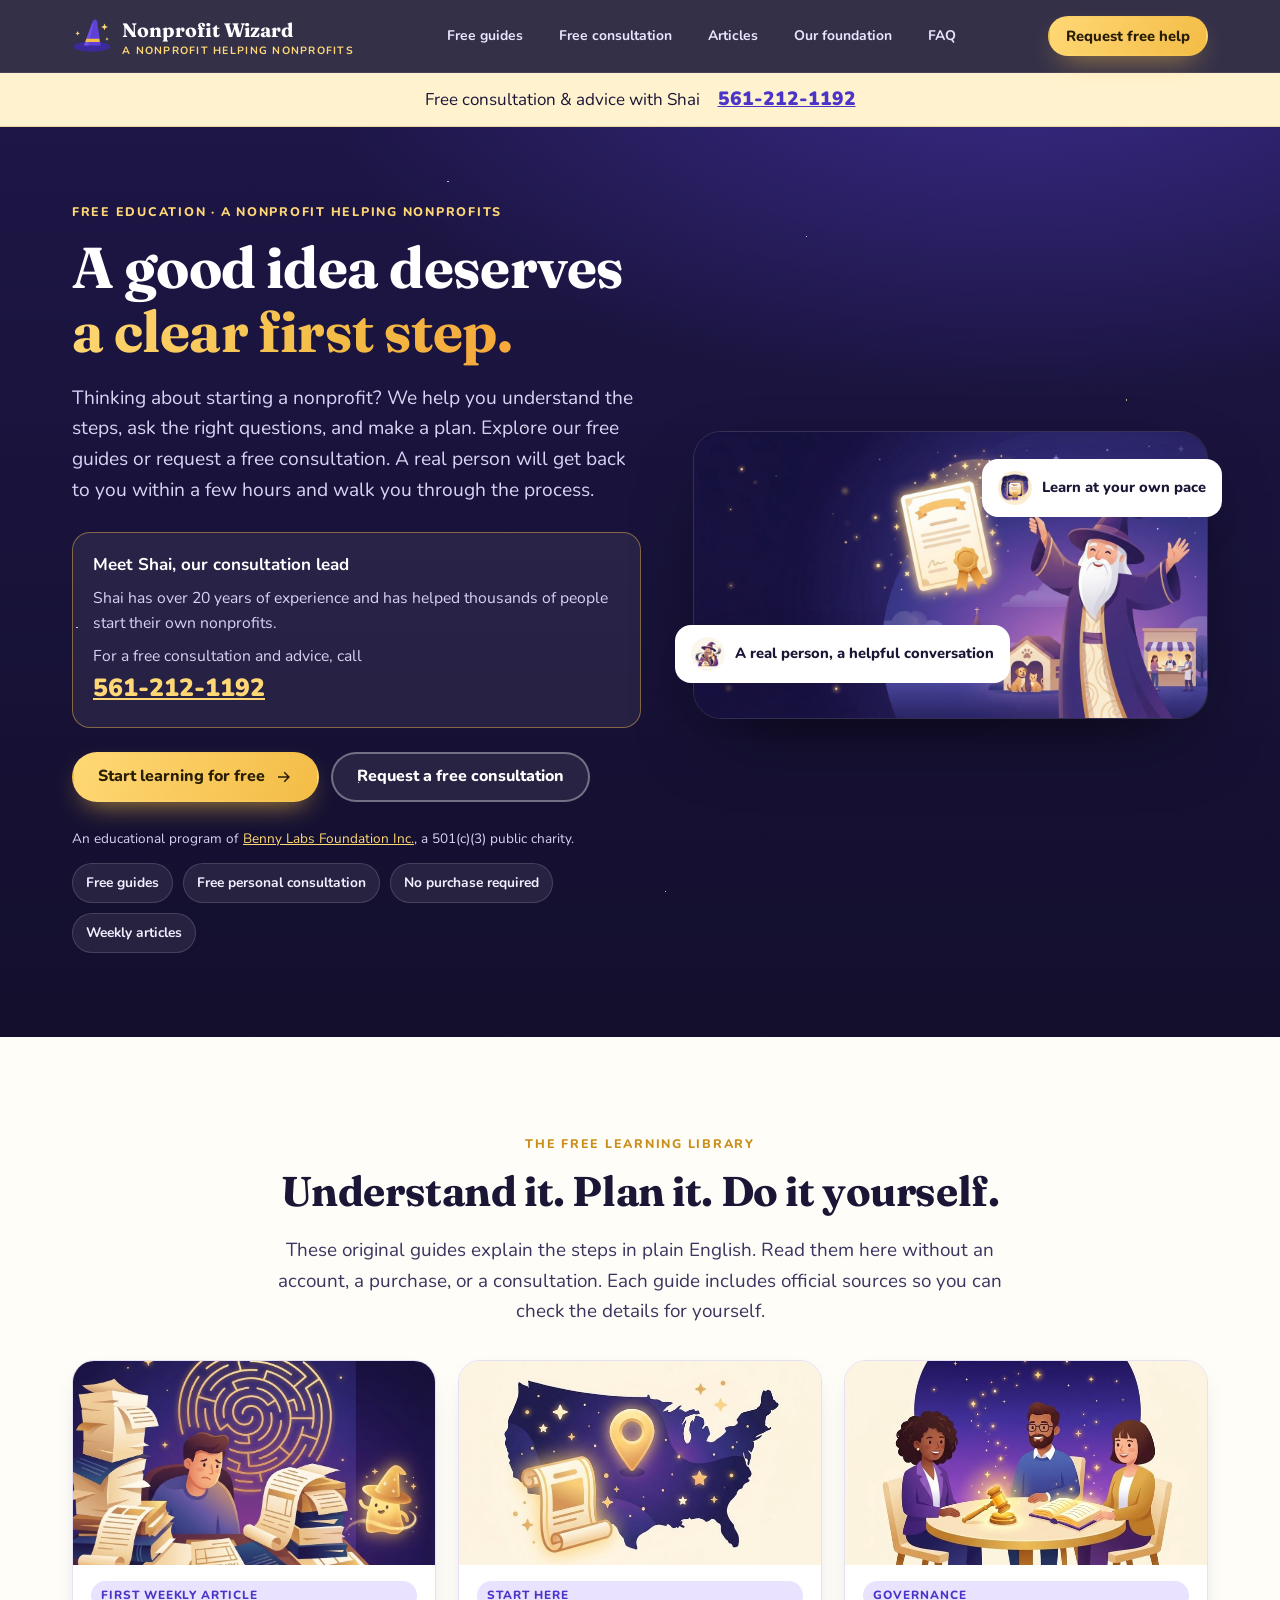
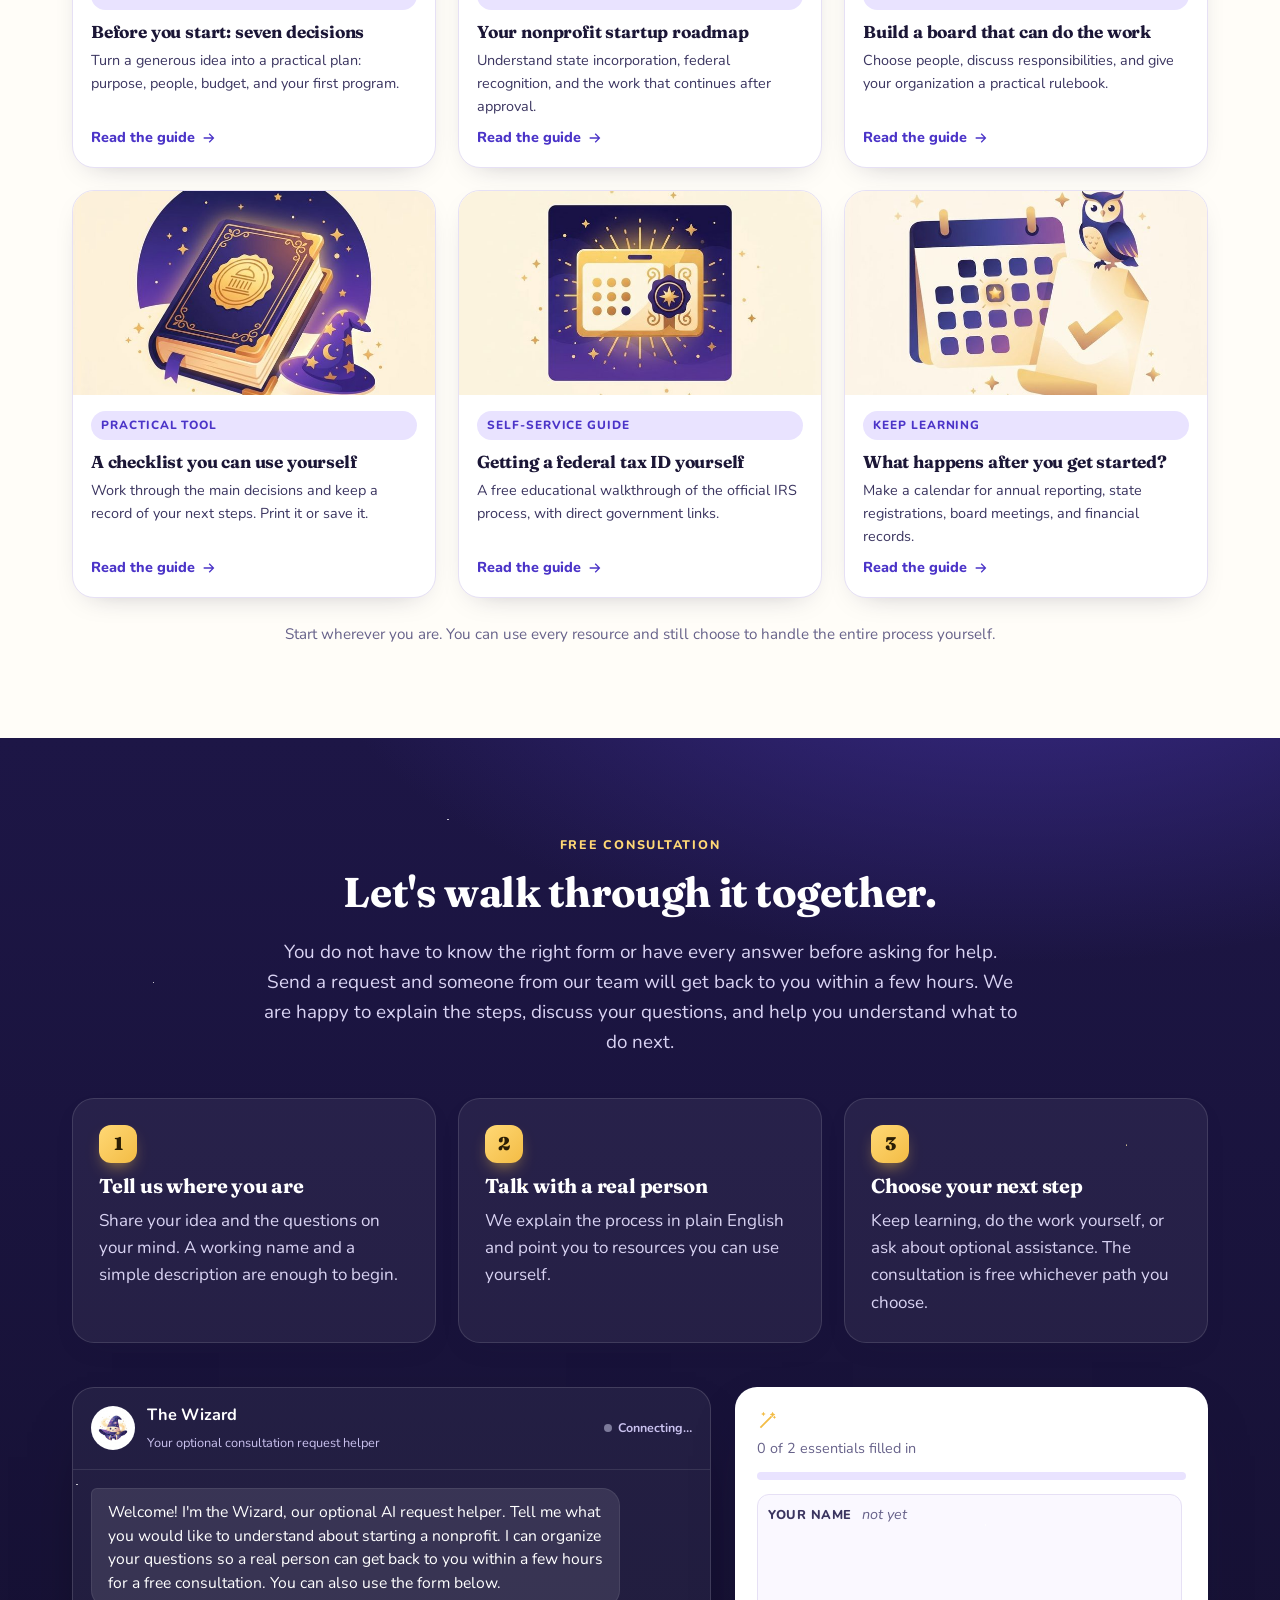
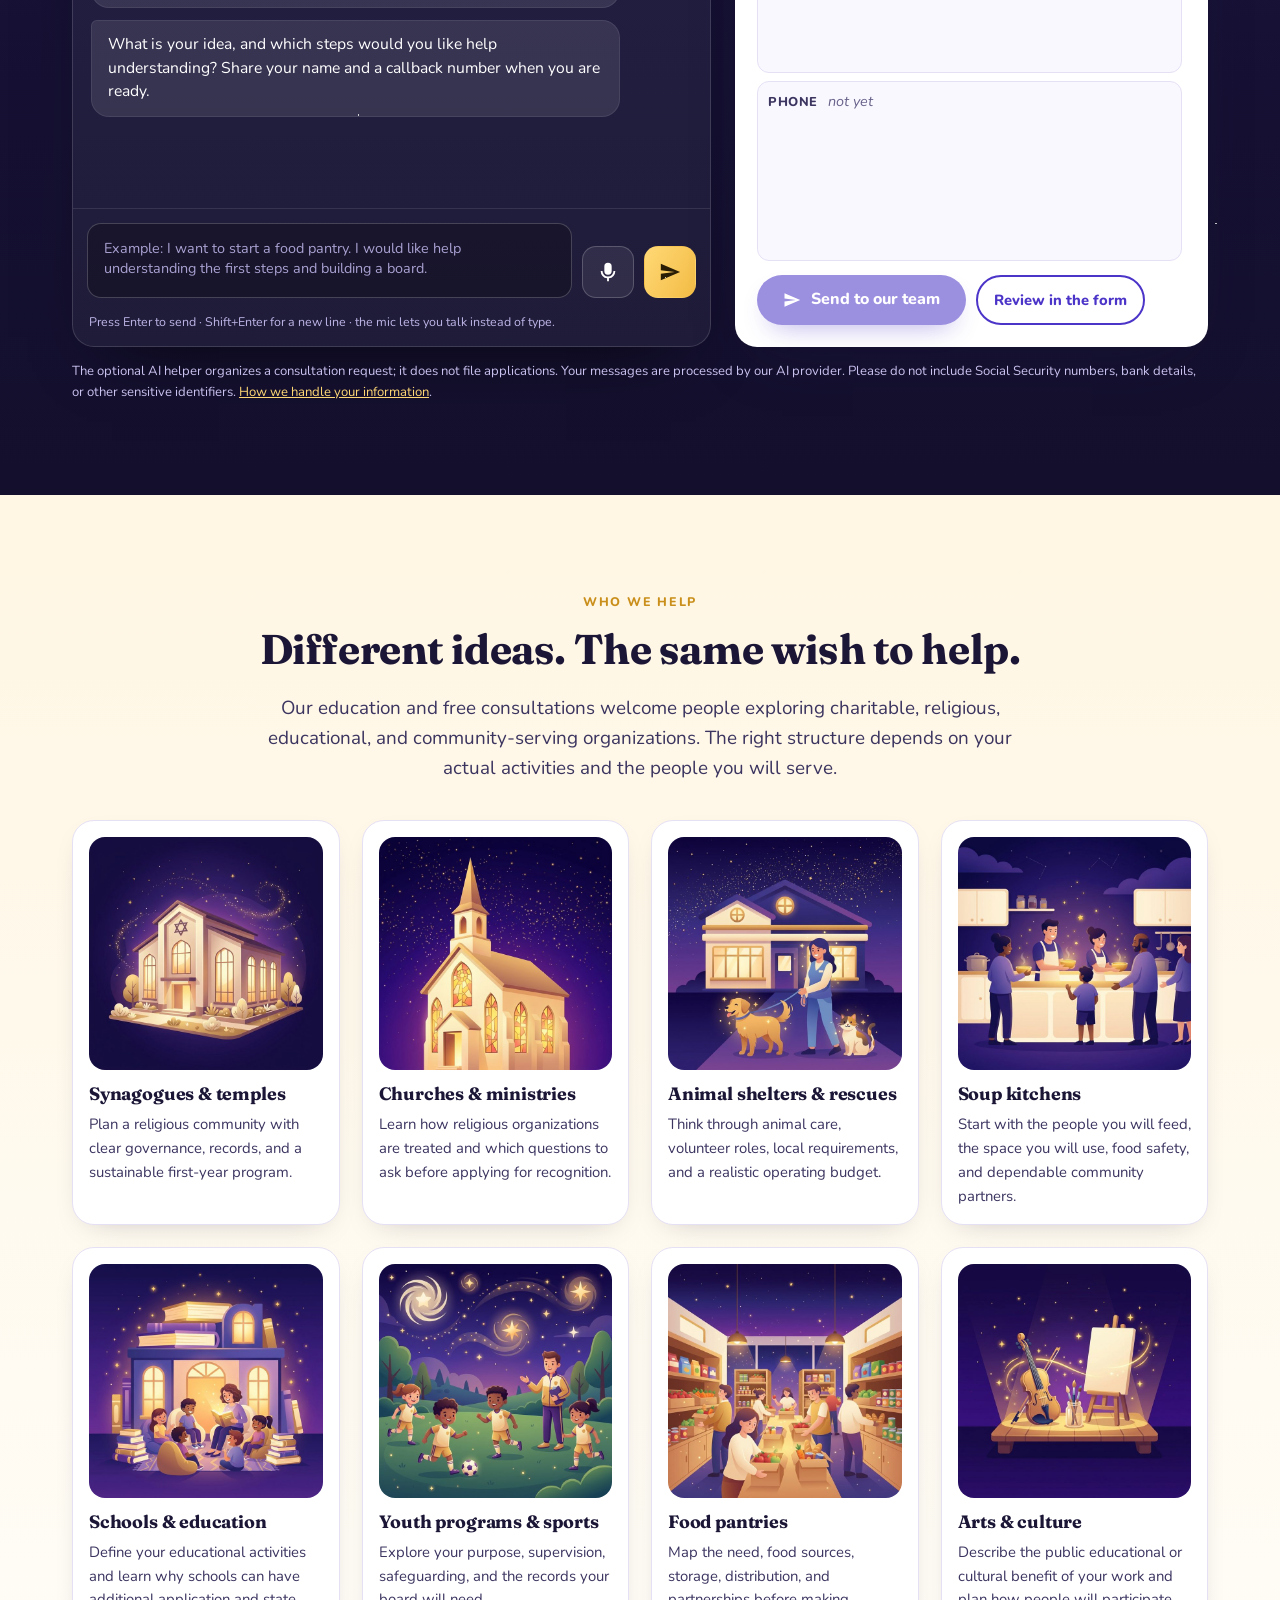
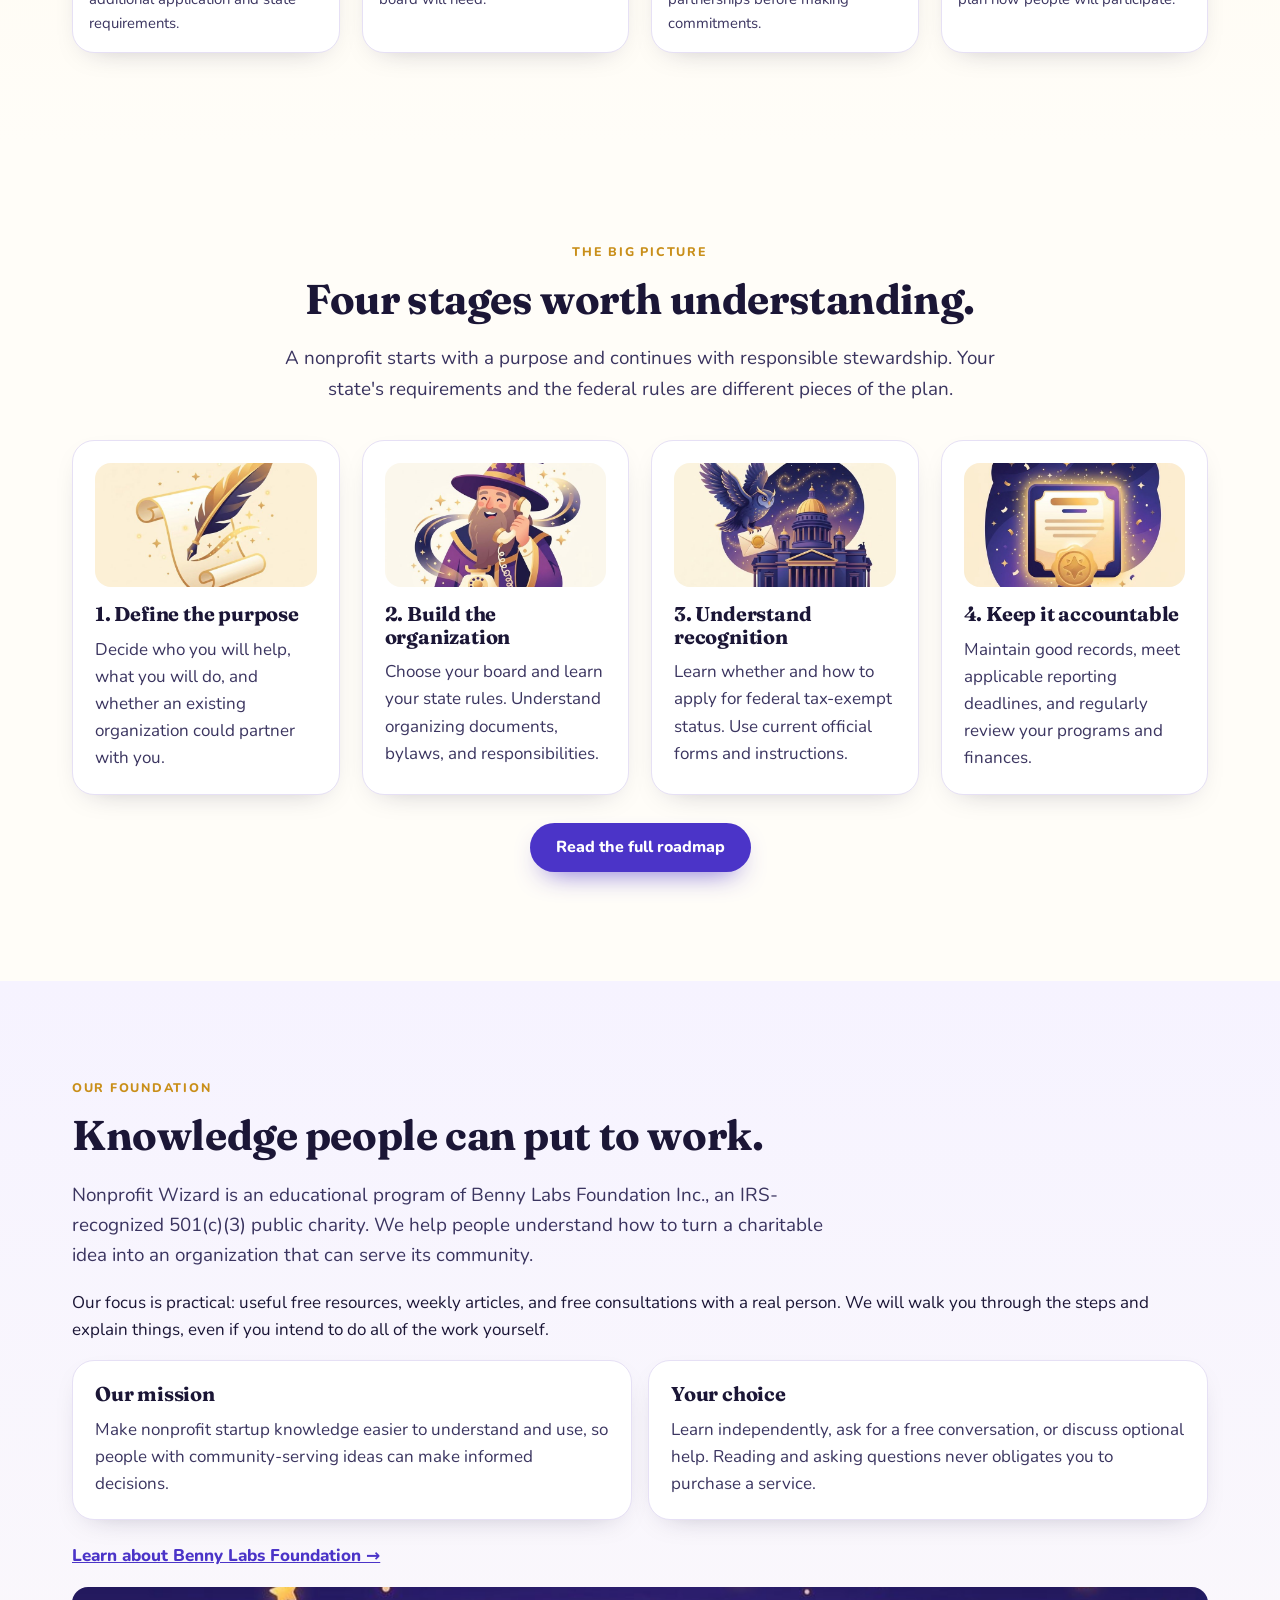
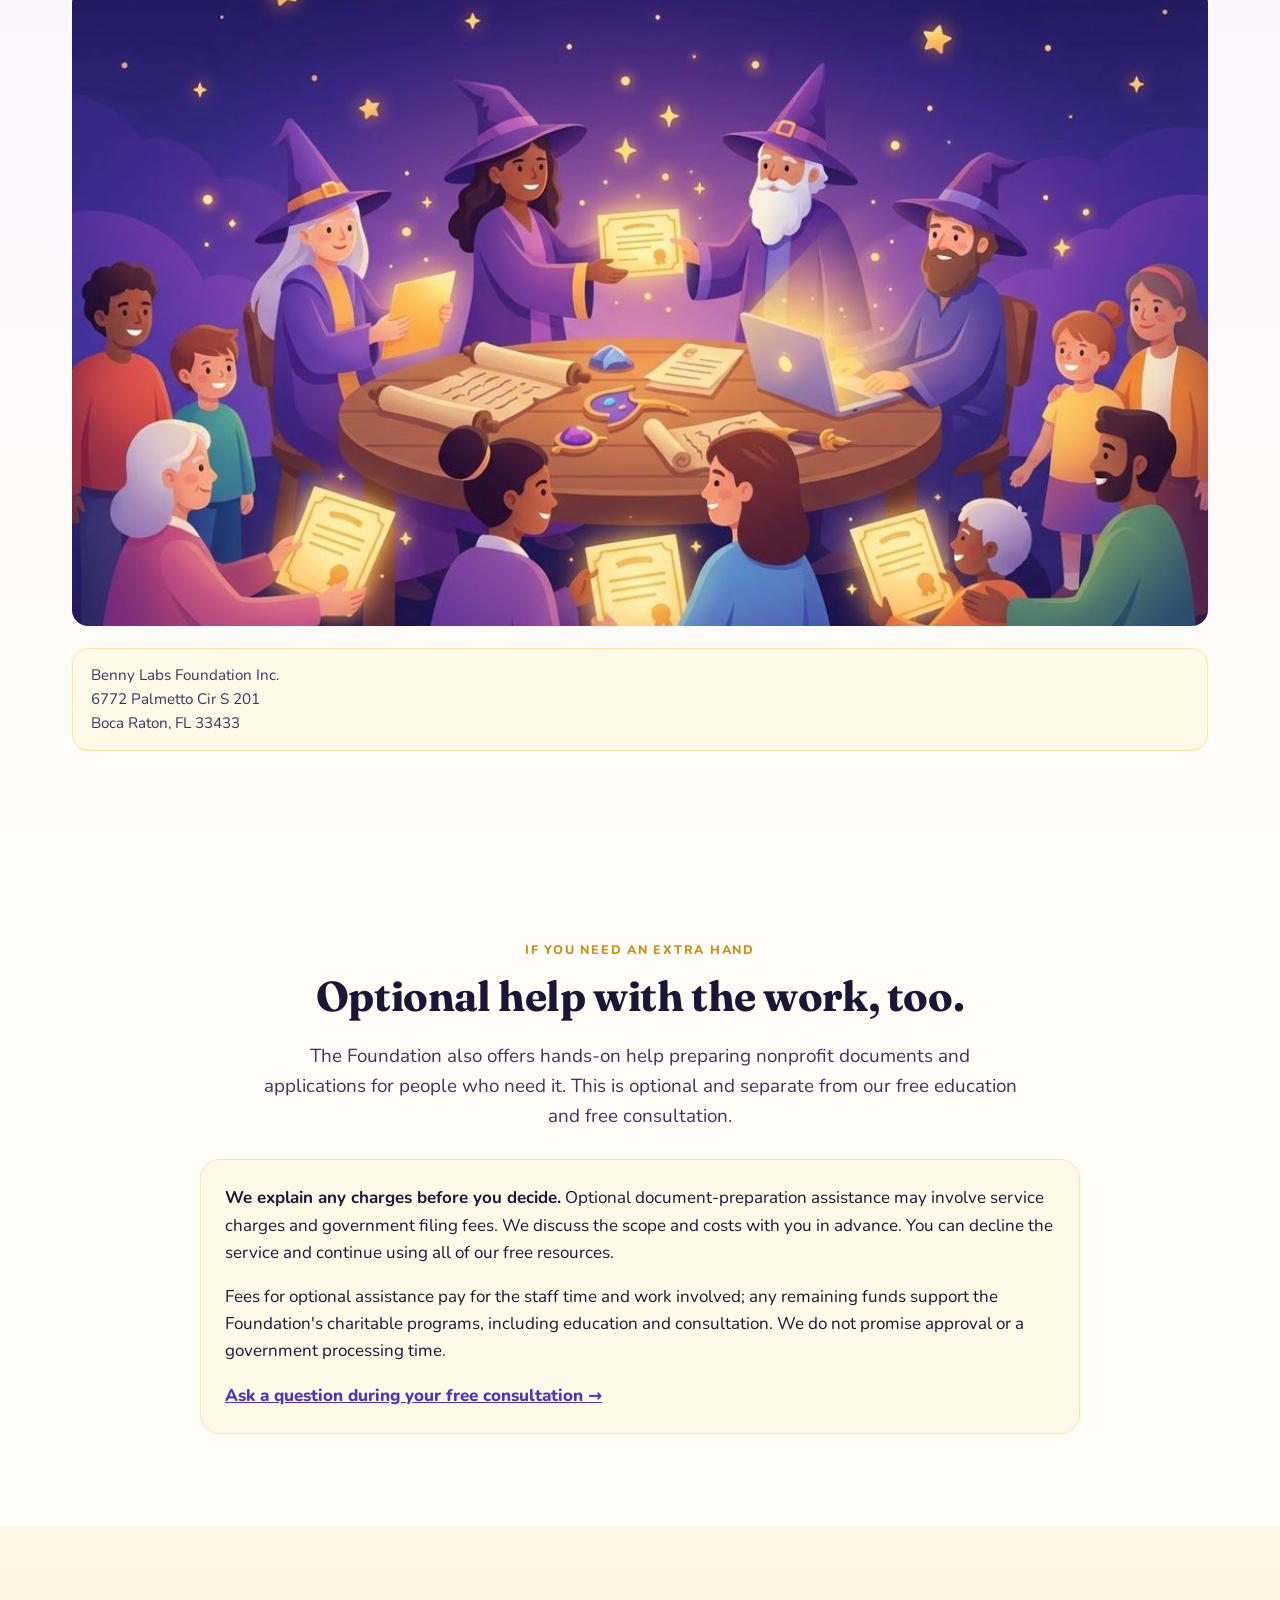
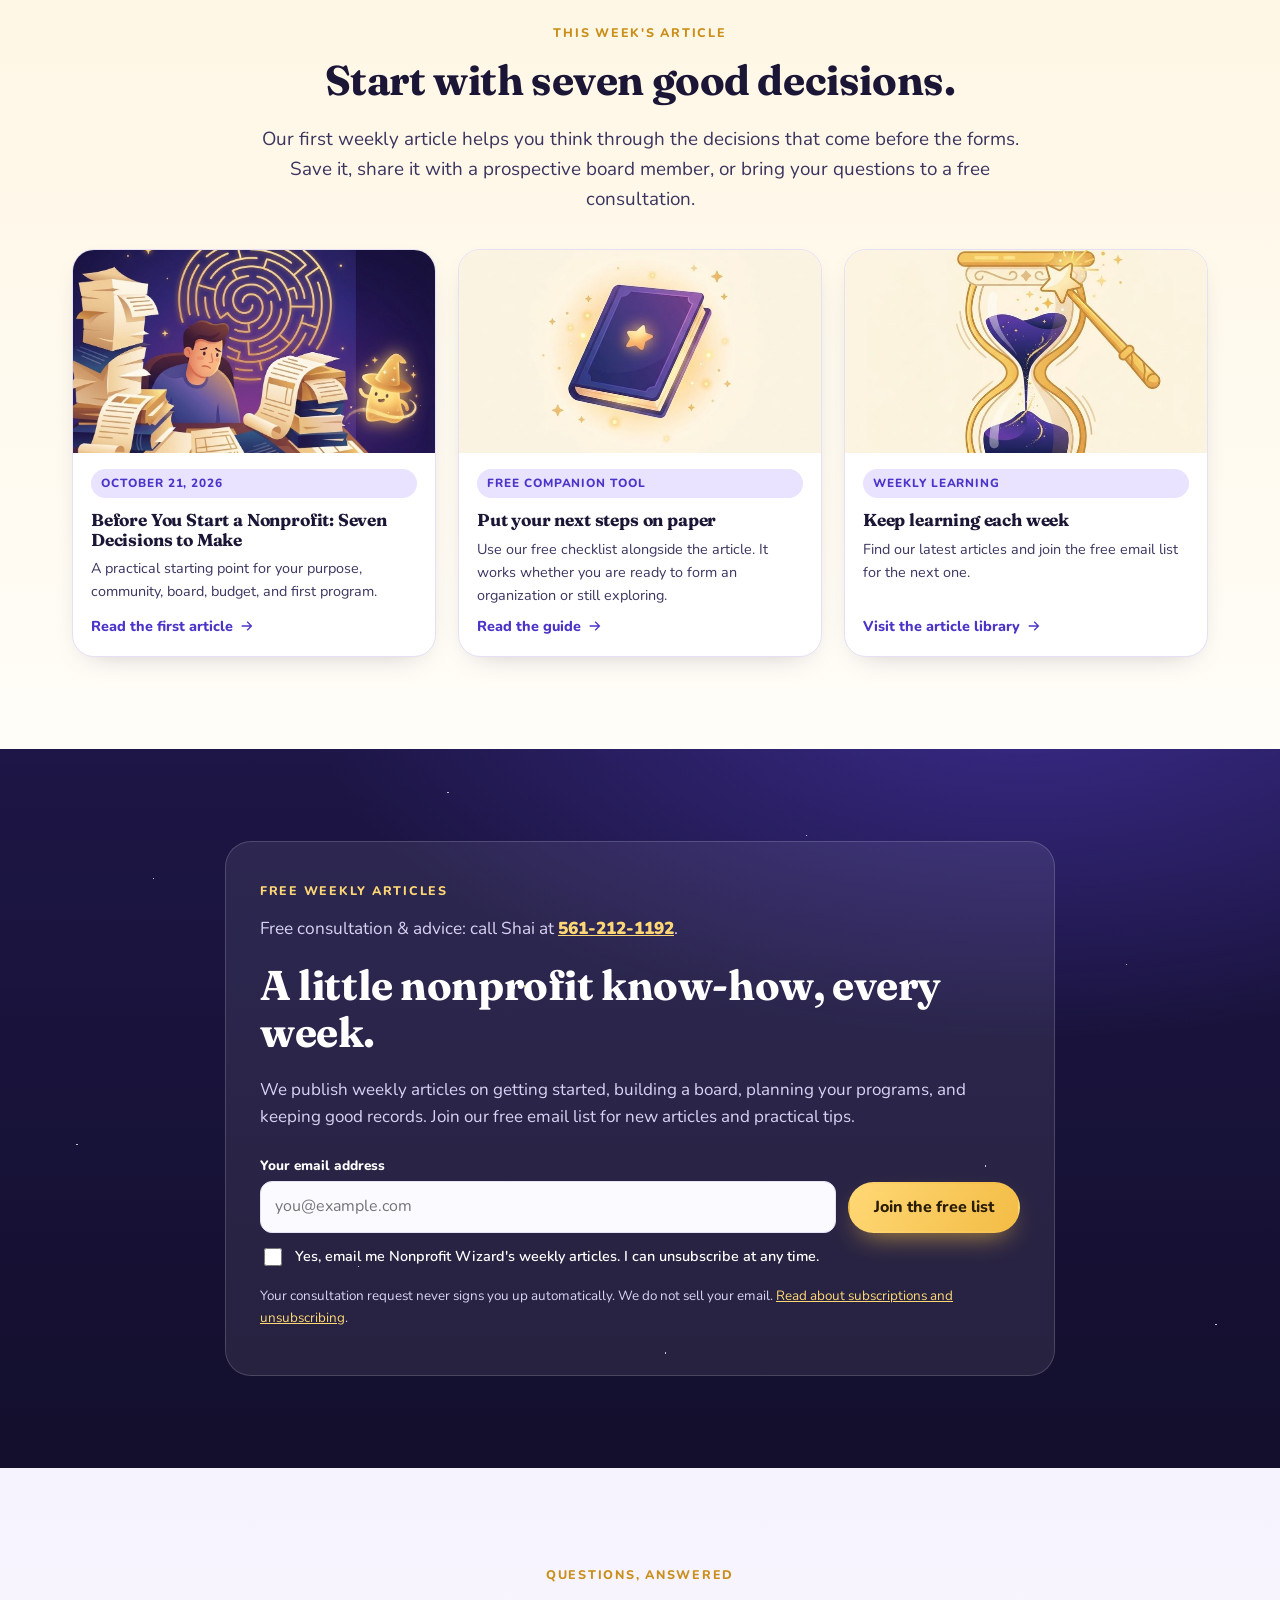
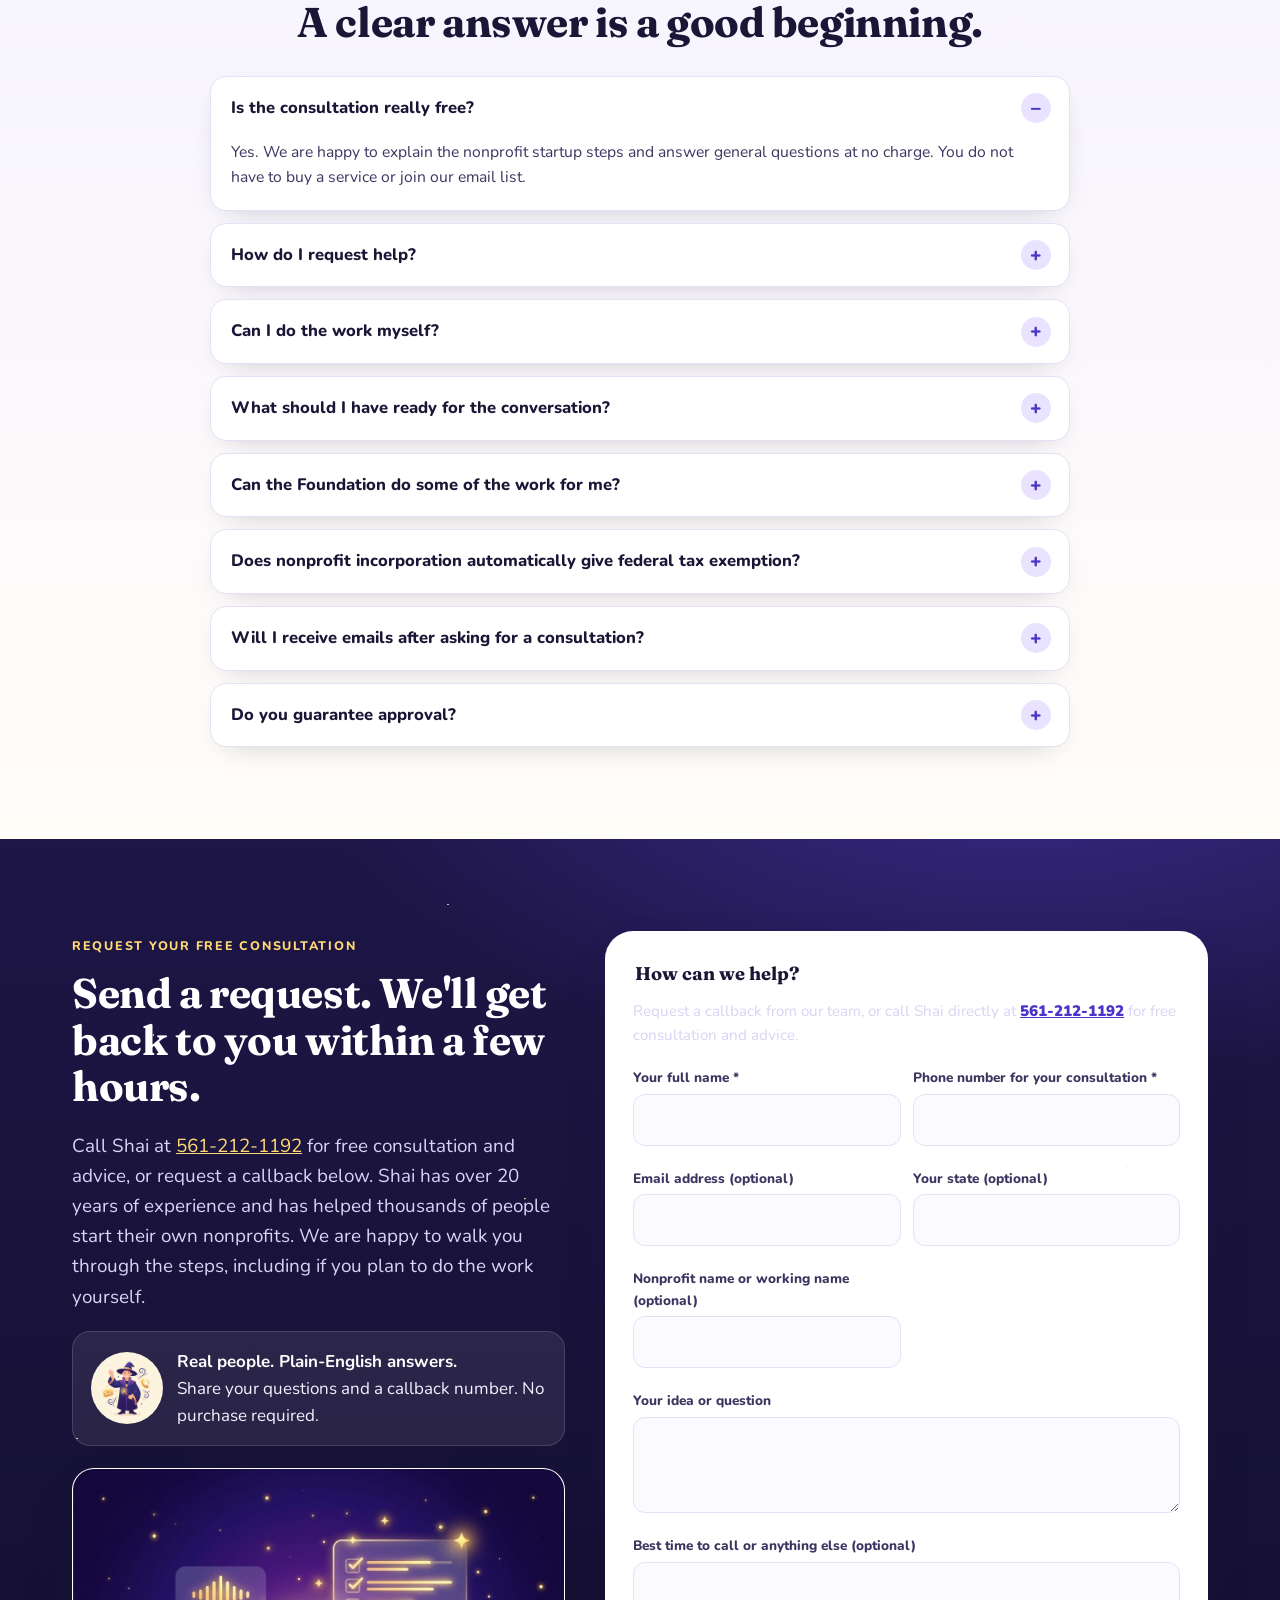
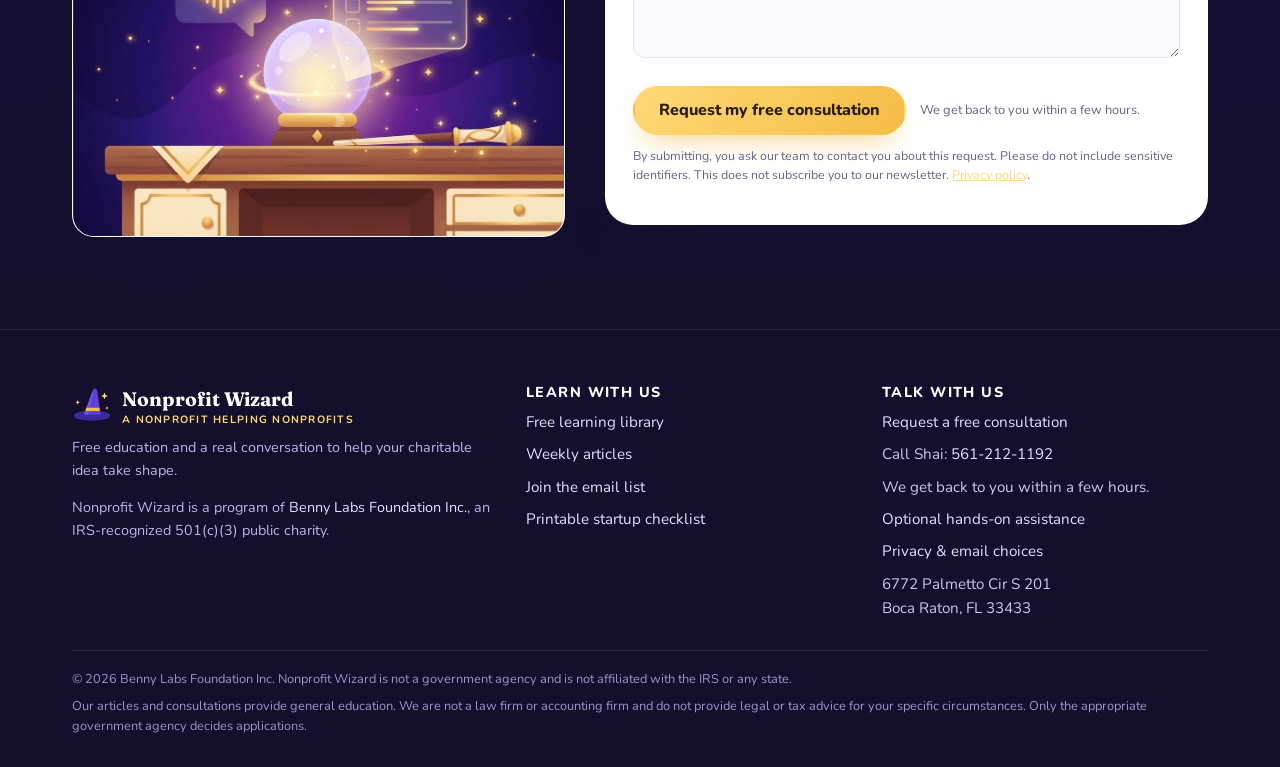
==== index.html @ c7d9ac7a "Fix consultation navigation and callback delivery Stop the optional Wizard from stealing focus durin" ====
<!DOCTYPE html><html lang="en"><head><meta charset="utf-8"><meta name="viewport" content="width=device-width,initial-scale=1"><title>Free Nonprofit Education &amp; Free Consultation | Nonprofit Wizard</title><meta name="description" content="Learn how to start a nonprofit with free guides, weekly articles, and a free personal consultation from Benny Labs Foundation. No purchase required."><link rel="canonical" href="https://nonprofitwizard.org/"><meta property="og:type" content="website"><meta property="og:title" content="Free Nonprofit Education &amp; Free Consultation"><meta property="og:description" content="Learn how to start a nonprofit with free guides, weekly articles, and a free personal consultation from Benny Labs Foundation. No purchase required."><meta property="og:url" content="https://nonprofitwizard.org/"><meta property="og:image" content="https://nonprofitwizard.org/assets/hero.jpg"><meta property="og:site_name" content="Nonprofit Wizard"><meta name="twitter:card" content="summary_large_image"><meta name="twitter:title" content="Free Nonprofit Education &amp; Free Consultation"><meta name="twitter:description" content="Learn how to start a nonprofit with free guides, weekly articles, and a free personal consultation from Benny Labs Foundation. No purchase required."><meta name="twitter:image" content="https://nonprofitwizard.org/assets/hero.jpg"><meta name="theme-color" content="#1d1646"><link rel="icon" href="assets/favicon.png"><link rel="apple-touch-icon" href="assets/apple-touch-icon.png"><link rel="preconnect" href="https://fonts.googleapis.com"><link rel="preconnect" href="https://fonts.gstatic.com" crossorigin><link href="https://fonts.googleapis.com/css2?family=Fraunces:opsz,wght@9..144,600;9..144,700&family=Nunito:wght@400;600;700;800;900&display=swap" rel="stylesheet"><link rel="stylesheet" href="assets/theme.css"><link rel="alternate" type="application/rss+xml" title="Nonprofit Wizard articles" href="feed.xml"><script type="application/ld+json">{"@context": "https://schema.org", "@type": "WebPage", "headline": "Free Nonprofit Education & Free Consultation", "description": "Learn how to start a nonprofit with free guides, weekly articles, and a free personal consultation from Benny Labs Foundation. No purchase required.", "url": "https://nonprofitwizard.org/", "inLanguage": "en", "publisher": {"@type": "Organization", "name": "Benny Labs Foundation Inc.", "url": "https://bennylabs.org/"}}</script><script>window.NW={"fields": [{"key": "full_name", "label": "Your full name", "required": true}, {"key": "phone", "label": "Phone number for your consultation", "required": true}, {"key": "email", "label": "Email address (optional)", "required": false}, {"key": "state", "label": "Your state (optional)", "required": false}, {"key": "org_name", "label": "Nonprofit name or working name (optional)", "required": false}, {"key": "mission", "label": "Your idea or question", "required": false}, {"key": "notes", "label": "Best time to call or anything else (optional)", "required": false}], "script": [{"key": "full_name", "wizard_says": "What name should our team use?"}, {"key": "phone", "wizard_says": "What phone number should we use for your free consultation?"}, {"key": "email", "wizard_says": "Email address (optional)?"}, {"key": "state", "wizard_says": "Your state (optional)?"}, {"key": "org_name", "wizard_says": "Nonprofit name or working name (optional)?"}, {"key": "mission", "wizard_says": "Your idea or question?"}, {"key": "notes", "wizard_says": "Best time to call or anything else (optional)?"}], "systemPrompt": "Extract consultation request details from the user messages. Return ONLY a JSON object with string values for these keys: full_name, phone, email, state, org_name, mission, notes. Use only details actually supplied; missing values must be empty strings. Normalize spoken email addresses carefully. Do not collect Social Security numbers, bank details, or other sensitive identifiers. Summarize the person's idea or question in mission without inventing facts. Put a requested callback time in notes. This is an educational consultation request, not an application or document drafting service. Do not offer paid packages, quote prices, or give personalized legal or tax advice.", "greeting": "Welcome! I'm the Wizard, our optional AI request helper. Tell me what you would like to understand about starting a nonprofit. I can organize your questions so a real person can get back to you within a few hours for a free consultation. You can also use the form below.", "done": "Your request is ready to review. Press Send to our team when you are happy with it. Someone will get back to you within a few hours for a free consultation. We are happy to explain the steps even if you plan to do the work yourself.", "freePrompt": "What is your idea, and which steps would you like help understanding? Share your name and a callback number when you are ready.", "bridgeUrl": "https://bennygoldstein.github.io/nonprofitwizard-ai/", "bridgeOrigin": "https://bennygoldstein.github.io", "model": "claude-opus-5", "formEndpoint": "https://nonprofitwizard-signup.netlify.app/.netlify/functions/contact", "successMessage": "Thank you. Your request has been sent to our team. Someone will get back to you within a few hours for your free consultation.", "errorMessage": "Your request could not be sent. Please check your details and try again."};</script><script src="assets/wizard.js" defer></script></head><body><a class="skip-link" href="#main">Skip to content</a><svg width="0" height="0" style="position:absolute" aria-hidden="true">
  <symbol id="ico-spark" viewBox="0 0 24 24"><path d="M12 0c.6 6.5 5.5 11.4 12 12-6.5.6-11.4 5.5-12 12-.6-6.5-5.5-11.4-12-12C6.5 11.4 11.4 6.5 12 0z"/></symbol>
  <symbol id="ico-hat" viewBox="0 0 64 64">
    <ellipse cx="32" cy="49" rx="29" ry="8" fill="#3b2a9a"/>
    <path d="M19 47 L33 9 Q36 3 40 8 L46 47 Z" fill="#6041d8"/>
    <path d="M19 47 L33 9 Q34 12 33 16 L26 47 Z" fill="#7b5ff0" opacity=".6"/>
    <path d="M21.5 41.5 L44.5 41.5 L43.6 36.5 L22.8 36.5 Z" fill="#f3bc45"/>
    <path d="M52 12l1.6 3.8 3.8 1.6-3.8 1.6L52 22.8l-1.6-3.8-3.8-1.6 3.8-1.6z" fill="#ffd875"/>
    <path d="M9 24l1.1 2.6 2.6 1.1-2.6 1.1L9 31.4l-1.1-2.6-2.6-1.1 2.6-1.1z" fill="#ffd875"/>
    <path d="M56 34l.8 1.9 1.9.8-1.9.8-.8 1.9-.8-1.9-1.9-.8 1.9-.8z" fill="#ffd875"/>
  </symbol>
  <symbol id="ico-check" viewBox="0 0 24 24"><path d="M12 2a10 10 0 1 0 0 20 10 10 0 0 0 0-20zm-1.2 14.4-4.2-4.2 1.7-1.7 2.5 2.5 5.9-5.9 1.7 1.7-7.6 7.6z"/></symbol>
  <symbol id="ico-arrow" viewBox="0 0 24 24"><path d="M13 5l7 7-7 7-1.4-1.4L16.2 13H4v-2h12.2l-4.6-4.6z"/></symbol>
  <symbol id="ico-mic" viewBox="0 0 24 24"><path d="M12 15a4 4 0 0 0 4-4V6a4 4 0 0 0-8 0v5a4 4 0 0 0 4 4zm6-4h2a8 8 0 0 1-7 7.9V22h-2v-3.1A8 8 0 0 1 4 11h2a6 6 0 0 0 12 0z"/></symbol>
  <symbol id="ico-send" viewBox="0 0 24 24"><path d="M2 21l21-9L2 3v7l15 2-15 2z"/></symbol>
  <symbol id="ico-wand" viewBox="0 0 24 24"><path d="M3 19.6 15.2 7.4l1.4 1.4L4.4 21zm13-14.6 1-2 1 2 2 1-2 1-1 2-1-2-2-1zM19 11l.7-1.4L21 9l-1.3-.6L19 7l-.7 1.4L17 9l1.3.6zM7 3l.8 1.7L9.5 5.5l-1.7.8L7 8l-.8-1.7L4.5 5.5l1.7-.8z"/></symbol>
  <symbol id="ico-star" viewBox="0 0 24 24"><path d="M12 2l2.9 6.6 7.1.7-5.4 4.8 1.6 7L12 17.4 5.8 21.1l1.6-7L2 9.3l7.1-.7z"/></symbol>
  <symbol id="ico-up" viewBox="0 0 24 24"><path d="M12 5l7 7-1.4 1.4L13 8.8V20h-2V8.8l-4.6 4.6L5 12z"/></symbol>
  <symbol id="ico-phone" viewBox="0 0 24 24"><path d="M6.6 10.8a15 15 0 0 0 6.6 6.6l2.2-2.2a1 1 0 0 1 1-.25 11.4 11.4 0 0 0 3.6.6 1 1 0 0 1 1 1V20a1 1 0 0 1-1 1A17 17 0 0 1 3 4a1 1 0 0 1 1-1h3.5a1 1 0 0 1 1 1c0 1.25.2 2.45.6 3.6a1 1 0 0 1-.25 1z"/></symbol>
  <symbol id="ico-shield" viewBox="0 0 24 24"><path d="M12 2l8 3v6c0 5-3.4 9.7-8 11-4.6-1.3-8-6-8-11V5zm-1.2 13.4 5.6-5.6-1.4-1.4-4.2 4.2-2-2-1.4 1.4z"/></symbol>
  <symbol id="ico-heart" viewBox="0 0 24 24"><path d="M12 21s-7.5-4.6-9.5-9A5.4 5.4 0 0 1 12 6.3 5.4 5.4 0 0 1 21.5 12c-2 4.4-9.5 9-9.5 9z"/></symbol>
  <symbol id="ico-grant" viewBox="0 0 24 24"><path d="M4 4h10l6 6v10H4zm9 1.5V11h5.5zM7 13h10v2H7zm0 4h7v2H7z"/></symbol>
  <symbol id="ico-tax" viewBox="0 0 24 24"><path d="M12 2 2 7v2h20V7zM4 10v8H2v2h20v-2h-2v-8h-2v8h-3v-8h-2v8h-2v-8H9v8H6v-8z"/></symbol>
  <symbol id="ico-mail" viewBox="0 0 24 24"><path d="M2 5h20v14H2zm2 2v.5l8 5 8-5V7zm16 3-8 5-8-5v7h16z"/></symbol>
  <symbol id="ico-info" viewBox="0 0 24 24"><path d="M12 2a10 10 0 1 0 0 20 10 10 0 0 0 0-20zm1 15h-2v-6h2zm0-8h-2V7h2z"/></symbol>
  <symbol id="ico-cart" viewBox="0 0 24 24"><path d="M4 5h2l2.6 9h9.3l2.1-6H7.6l-.6-2H4zm4 12a2 2 0 1 0 0 4 2 2 0 0 0 0-4zm9 0a2 2 0 1 0 0 4 2 2 0 0 0 0-4z"/></symbol>
  <symbol id="ico-badge" viewBox="0 0 24 24"><path d="M12 2l2.4 2.6 3.5-.4 1 3.4 3.1 1.6-1.4 3.2 1.4 3.2-3.1 1.6-1 3.4-3.5-.4L12 22l-2.4-2.6-3.5.4-1-3.4L2 14.8l1.4-3.2L2 8.4l3.1-1.6 1-3.4 3.5.4zm-1.2 13.4 5.6-5.6-1.4-1.4-4.2 4.2-2-2-1.4 1.4z"/></symbol>
</svg>
<header class="nav" id="top"><div class="wrap"><a class="brand" href="index.html" aria-label="Nonprofit Wizard home"><svg aria-hidden="true"><use href="#ico-hat"/></svg><span>Nonprofit Wizard<small>A nonprofit helping nonprofits</small></span></a><nav class="navlinks" id="navlinks" aria-label="Main navigation">
<a href="index.html#learn">Free guides</a><a href="index.html#how-it-works">Free consultation</a><a href="articles.html">Articles</a><a href="index.html#about">Our foundation</a><a href="index.html#faq">FAQ</a></nav>
<div class="navcta"><a class="btn btn-gold btn-sm" href="index.html#contact">Request free help</a><button class="burger" id="burger" aria-label="Open menu" aria-expanded="false" aria-controls="navlinks">&#9776;</button></div></div></header><div class="consultation-bar"><div class="wrap"><span>Free consultation &amp; advice with Shai</span><a href="tel:+15612121192">561-212-1192</a></div></div><main id="main"><section class="hero dark starry" id="home"><div class="wrap"><div class="grid"><div class="reveal"><div class="eyebrow">Free education · A nonprofit helping nonprofits</div><h1>A good idea deserves <span class="hl">a clear first step.</span></h1><p class="lede">Thinking about starting a nonprofit? We help you understand the steps, ask the right questions, and make a plan. Explore our free guides or request a free consultation. A real person will get back to you within a few hours and walk you through the process.</p><div class="advisor-card"><strong>Meet Shai, our consultation lead</strong><p>Shai has over 20 years of experience and has helped thousands of people start their own nonprofits.</p><p>For a free consultation and advice, call<br><a href="tel:+15612121192">561-212-1192</a></p></div><div class="ctas"><a class="btn btn-gold" href="#learn">Start learning for free <svg aria-hidden="true"><use href="#ico-arrow"/></svg></a><a class="btn btn-ghost" href="#contact">Request a free consultation</a></div><p class="foundation-line">An educational program of <a href="https://bennylabs.org/">Benny Labs Foundation Inc.</a>, a 501(c)(3) public charity.</p><div class="badges"><span class="badge">Free guides</span><span class="badge">Free personal consultation</span><span class="badge">No purchase required</span><span class="badge">Weekly articles</span></div></div><div class="heroart reveal"><img src="assets/hero.jpg" width="1376" height="768" alt="A friendly wizard helping a synagogue, church, animal shelter, and soup kitchen take their first steps" fetchpriority="high"><div class="float f1"><img src="assets/step-call.jpg" alt=""> A real person, a helpful conversation</div><div class="float f2"><img src="assets/step-approved.jpg" alt=""> Learn at your own pace</div></div></div></div></section><section id="learn"><div class="wrap"><div class="center reveal"><span class="eyebrow">The free learning library</span><h2>Understand it. Plan it. Do it yourself.</h2><p class="lede">These original guides explain the steps in plain English. Read them here without an account, a purchase, or a consultation. Each guide includes official sources so you can check the details for yourself.</p></div><div class="resource-grid"><a class="rescard reveal" href="article-before-you-start.html"><img src="assets/diy-hard.jpg" width="720" height="405" alt="" loading="lazy"><div class="body"><span class="chip">First weekly article</span><h3>Before you start: seven decisions</h3><p>Turn a generous idea into a practical plan: purpose, people, budget, and your first program.</p><span class="more">Read the guide <svg aria-hidden="true"><use href="#ico-arrow"/></svg></span></div></a><a class="rescard reveal" href="nonprofit-roadmap.html"><img src="assets/res-state.jpg" width="720" height="405" alt="" loading="lazy"><div class="body"><span class="chip">Start here</span><h3>Your nonprofit startup roadmap</h3><p>Understand state incorporation, federal recognition, and the work that continues after approval.</p><span class="more">Read the guide <svg aria-hidden="true"><use href="#ico-arrow"/></svg></span></div></a><a class="rescard reveal" href="board-and-bylaws.html"><img src="assets/res-board.jpg" width="720" height="405" alt="" loading="lazy"><div class="body"><span class="chip">Governance</span><h3>Build a board that can do the work</h3><p>Choose people, discuss responsibilities, and give your organization a practical rulebook.</p><span class="more">Read the guide <svg aria-hidden="true"><use href="#ico-arrow"/></svg></span></div></a><a class="rescard reveal" href="startup-checklist.html"><img src="assets/res-handbook.jpg" width="720" height="405" alt="" loading="lazy"><div class="body"><span class="chip">Practical tool</span><h3>A checklist you can use yourself</h3><p>Work through the main decisions and keep a record of your next steps. Print it or save it.</p><span class="more">Read the guide <svg aria-hidden="true"><use href="#ico-arrow"/></svg></span></div></a><a class="rescard reveal" href="apply-for-ein-yourself.html"><img src="assets/res-ein.jpg" width="720" height="405" alt="" loading="lazy"><div class="body"><span class="chip">Self-service guide</span><h3>Getting a federal tax ID yourself</h3><p>A free educational walkthrough of the official IRS process, with direct government links.</p><span class="more">Read the guide <svg aria-hidden="true"><use href="#ico-arrow"/></svg></span></div></a><a class="rescard reveal" href="ongoing-responsibilities.html"><img src="assets/res-990.jpg" width="720" height="405" alt="" loading="lazy"><div class="body"><span class="chip">Keep learning</span><h3>What happens after you get started?</h3><p>Make a calendar for annual reporting, state registrations, board meetings, and financial records.</p><span class="more">Read the guide <svg aria-hidden="true"><use href="#ico-arrow"/></svg></span></div></a></div><p class="guide-note center">Start wherever you are. You can use every resource and still choose to handle the entire process yourself.</p></div></section><section class="dark starry" id="how-it-works"><div class="wrap"><div class="center reveal"><span class="eyebrow">Free consultation</span><h2>Let's walk through it together.</h2><p class="lede">You do not have to know the right form or have every answer before asking for help. Send a request and someone from our team will get back to you within a few hours. We are happy to explain the steps, discuss your questions, and help you understand what to do next.</p></div><div class="grid3 steps3"><div class="card reveal"><span class="num">1</span><h3>Tell us where you are</h3><p>Share your idea and the questions on your mind. A working name and a simple description are enough to begin.</p></div><div class="card reveal"><span class="num">2</span><h3>Talk with a real person</h3><p>We explain the process in plain English and point you to resources you can use yourself.</p></div><div class="card reveal"><span class="num">3</span><h3>Choose your next step</h3><p>Keep learning, do the work yourself, or ask about optional assistance. The consultation is free whichever path you choose.</p></div></div><div class="wizard reveal">
      <div class="chatbox" id="chatbox" aria-live="polite">
        <div class="chathead">
          <img src="assets/mascot.jpg" alt="">
          <div><b>The Wizard</b><small>Your optional consultation request helper</small></div>
          <span class="status"><i class="dot" id="aidot"></i> <span id="ailabel">Connecting…</span></span>
        </div>
        <div class="chatlog" id="chatlog"></div>
        <div class="chatin">
          <textarea id="chatin" rows="2" placeholder="Example: I want to start a food pantry. I would like help understanding the first steps and building a board." aria-label="Your message to the Wizard"></textarea>
          <button class="iconbtn" id="chatmic" type="button" aria-label="Talk instead of typing" aria-pressed="false" title="Talk instead of typing"><svg aria-hidden="true"><use href="#ico-mic"/></svg></button>
          <button class="iconbtn send" id="chatsend" type="button" aria-label="Send"><svg aria-hidden="true"><use href="#ico-send"/></svg></button>
        </div>
        <div class="chatfoot">Press Enter to send · Shift+Enter for a new line · the mic lets you talk instead of type.</div>
      </div>
      <div class="summary">
        <h3><svg aria-hidden="true"><use href="#ico-wand"/></svg> Your consultation request</h3>
        <div class="hint" id="progl">0 essentials filled in</div>
        <div class="prog" id="prog"><i></i></div>
        <div class="fields" id="fields"></div>
        <div class="alert ok" id="wizok" role="status"></div>
        <div class="alert bad" id="wizbad" role="alert"></div>
        <div class="acts">
          <button class="btn btn-royal" id="sendwiz" type="button" disabled><svg aria-hidden="true"><use href="#ico-send"/></svg> Send to our team</button>
          <button class="btn btn-outline btn-sm" id="editwiz" type="button">Review in the form</button>
        </div>
      </div>
    </div>
    <div class="ai-note reveal"><span>The optional AI helper organizes a consultation request; it does not file applications. Your messages are processed by our AI provider. Please do not include Social Security numbers, bank details, or other sensitive identifiers. <a href="privacy.html">How we handle your information</a>.</span></div></div></section><section class="cream" id="who-we-help"><div class="wrap"><div class="center reveal"><span class="eyebrow">Who we help</span><h2>Different ideas. The same wish to help.</h2><p class="lede">Our education and free consultations welcome people exploring charitable, religious, educational, and community-serving organizations. The right structure depends on your actual activities and the people you will serve.</p></div><div class="grid4 orgs" style="margin-top:36px"><div class="card reveal"><img src="assets/org-synagogue.jpg" width="720" height="720" alt="Synagogues &amp; temples illustration" loading="lazy"><h3>Synagogues &amp; temples</h3><p>Plan a religious community with clear governance, records, and a sustainable first-year program.</p></div><div class="card reveal"><img src="assets/org-church.jpg" width="720" height="720" alt="Churches &amp; ministries illustration" loading="lazy"><h3>Churches &amp; ministries</h3><p>Learn how religious organizations are treated and which questions to ask before applying for recognition.</p></div><div class="card reveal"><img src="assets/org-shelter.jpg" width="720" height="720" alt="Animal shelters &amp; rescues illustration" loading="lazy"><h3>Animal shelters &amp; rescues</h3><p>Think through animal care, volunteer roles, local requirements, and a realistic operating budget.</p></div><div class="card reveal"><img src="assets/org-soup-kitchen.jpg" width="720" height="720" alt="Soup kitchens illustration" loading="lazy"><h3>Soup kitchens</h3><p>Start with the people you will feed, the space you will use, food safety, and dependable community partners.</p></div><div class="card reveal"><img src="assets/org-school.jpg" width="720" height="720" alt="Schools &amp; education illustration" loading="lazy"><h3>Schools &amp; education</h3><p>Define your educational activities and learn why schools can have additional application and state requirements.</p></div><div class="card reveal"><img src="assets/org-sports.jpg" width="720" height="720" alt="Youth programs &amp; sports illustration" loading="lazy"><h3>Youth programs &amp; sports</h3><p>Explore your purpose, supervision, safeguarding, and the records your board will need.</p></div><div class="card reveal"><img src="assets/org-food-pantry.jpg" width="720" height="720" alt="Food pantries illustration" loading="lazy"><h3>Food pantries</h3><p>Map the need, food sources, storage, distribution, and partnerships before making commitments.</p></div><div class="card reveal"><img src="assets/org-arts.jpg" width="720" height="720" alt="Arts &amp; culture illustration" loading="lazy"><h3>Arts &amp; culture</h3><p>Describe the public educational or cultural benefit of your work and plan how people will participate.</p></div></div></div></section><section id="process"><div class="wrap"><div class="center reveal"><span class="eyebrow">The big picture</span><h2>Four stages worth understanding.</h2><p class="lede">A nonprofit starts with a purpose and continues with responsible stewardship. Your state's requirements and the federal rules are different pieces of the plan.</p></div><div class="grid4" style="margin-top:36px"><div class="card reveal"><img class="mini-art" src="assets/step-gather.jpg" alt="" loading="lazy"><h3>1. Define the purpose</h3><p>Decide who you will help, what you will do, and whether an existing organization could partner with you.</p></div><div class="card reveal"><img class="mini-art" src="assets/step-call.jpg" alt="" loading="lazy"><h3>2. Build the organization</h3><p>Choose your board and learn your state rules. Understand organizing documents, bylaws, and responsibilities.</p></div><div class="card reveal"><img class="mini-art" src="assets/step-file.jpg" alt="" loading="lazy"><h3>3. Understand recognition</h3><p>Learn whether and how to apply for federal tax-exempt status. Use current official forms and instructions.</p></div><div class="card reveal"><img class="mini-art" src="assets/step-approved.jpg" alt="" loading="lazy"><h3>4. Keep it accountable</h3><p>Maintain good records, meet applicable reporting deadlines, and regularly review your programs and finances.</p></div></div><p class="center" style="margin-top:28px"><a class="btn btn-royal" href="nonprofit-roadmap.html">Read the full roadmap</a></p></div></section><section class="lilacbg" id="about"><div class="wrap"><div class="aboutgrid"><div class="reveal"><span class="eyebrow">Our foundation</span><h2>Knowledge people can put to work.</h2><p class="lede">Nonprofit Wizard is an educational program of Benny Labs Foundation Inc., an IRS-recognized 501(c)(3) public charity. We help people understand how to turn a charitable idea into an organization that can serve its community.</p><p>Our focus is practical: useful free resources, weekly articles, and free consultations with a real person. We will walk you through the steps and explain things, even if you intend to do all of the work yourself.</p><div class="mv"><div class="card"><h3>Our mission</h3><p>Make nonprofit startup knowledge easier to understand and use, so people with community-serving ideas can make informed decisions.</p></div><div class="card"><h3>Your choice</h3><p>Learn independently, ask for a free conversation, or discuss optional help. Reading and asking questions never obligates you to purchase a service.</p></div></div><p style="margin-top:22px"><a class="text-link" href="https://bennylabs.org/">Learn about Benny Labs Foundation →</a></p></div><div class="reveal"><img class="mini-art" src="assets/team.jpg" alt="Friendly wizards sharing knowledge with people from their community" loading="lazy"><div class="npnote">Benny Labs Foundation Inc.<br>6772 Palmetto Cir S 201<br>Boca Raton, FL 33433</div></div></div></div></section><section id="programs"><div class="wrap"><div class="center reveal"><span class="eyebrow">If you need an extra hand</span><h2>Optional help with the work, too.</h2><p class="lede">The Foundation also offers hands-on help preparing nonprofit documents and applications for people who need it. This is optional and separate from our free education and free consultation.</p></div><div class="support-note reveal"><p><strong>We explain any charges before you decide.</strong> Optional document-preparation assistance may involve service charges and government filing fees. We discuss the scope and costs with you in advance. You can decline the service and continue using all of our free resources.</p><p>Fees for optional assistance pay for the staff time and work involved; any remaining funds support the Foundation's charitable programs, including education and consultation. We do not promise approval or a government processing time.</p><a href="#contact" class="text-link">Ask a question during your free consultation →</a></div></div></section><section class="cream" id="articles"><div class="wrap"><div class="center reveal"><span class="eyebrow">This week's article</span><h2>Start with seven good decisions.</h2><p class="lede">Our first weekly article helps you think through the decisions that come before the forms. Save it, share it with a prospective board member, or bring your questions to a free consultation.</p></div><div class="resource-grid"><a class="rescard reveal" href="article-before-you-start.html"><img src="assets/diy-hard.jpg" width="720" height="405" alt="" loading="lazy"><div class="body"><span class="chip">October 21, 2026</span><h3>Before You Start a Nonprofit: Seven Decisions to Make</h3><p>A practical starting point for your purpose, community, board, budget, and first program.</p><span class="more">Read the first article <svg aria-hidden="true"><use href="#ico-arrow"/></svg></span></div></a><a class="rescard reveal" href="startup-checklist.html"><img src="assets/short-form.jpg" width="720" height="405" alt="" loading="lazy"><div class="body"><span class="chip">Free companion tool</span><h3>Put your next steps on paper</h3><p>Use our free checklist alongside the article. It works whether you are ready to form an organization or still exploring.</p><span class="more">Read the guide <svg aria-hidden="true"><use href="#ico-arrow"/></svg></span></div></a><a class="rescard reveal" href="articles.html"><img src="assets/rush.jpg" width="720" height="405" alt="" loading="lazy"><div class="body"><span class="chip">Weekly learning</span><h3>Keep learning each week</h3><p>Find our latest articles and join the free email list for the next one.</p><span class="more">Visit the article library <svg aria-hidden="true"><use href="#ico-arrow"/></svg></span></div></a></div></div></section><section class="dark starry newsletter-section" id="subscribe"><div class="wrap"><div class="newsletter-box"><span class="eyebrow">Free weekly articles</span><p class="newsletter-contact">Free consultation &amp; advice: call Shai at <a href="tel:+15612121192">561-212-1192</a>.</p><h2>A little nonprofit know-how, every week.</h2><p>We publish weekly articles on getting started, building a board, planning your programs, and keeping good records. Join our free email list for new articles and practical tips.</p><form class="newsletter-form" data-newsletter><div class="f"><label for="newsletter-email">Your email address</label><input id="newsletter-email" name="email" type="email" autocomplete="email" placeholder="you@example.com" required maxlength="254"></div><button class="btn btn-gold" type="submit">Join the free list</button><div class="signup-consent"><input type="checkbox" name="consent" id="newsletter-consent" required><label for="newsletter-consent">Yes, email me Nonprofit Wizard's weekly articles. I can unsubscribe at any time.</label></div><div class="honey" aria-hidden="true"><label>Leave this empty<input name="bot-field" tabindex="-1" autocomplete="off"></label></div></form><p class="signup-status" role="status" aria-live="polite"></p><p class="fine">Your consultation request never signs you up automatically. We do not sell your email. <a href="privacy.html#newsletter">Read about subscriptions and unsubscribing</a>.</p></div></div></section><section class="lilacbg" id="faq"><div class="wrap"><div class="center reveal"><span class="eyebrow">Questions, answered</span><h2>A clear answer is a good beginning.</h2></div><div class="faqs"><details class="faq reveal" open><summary>Is the consultation really free?</summary><div class="a">Yes. We are happy to explain the nonprofit startup steps and answer general questions at no charge. You do not have to buy a service or join our email list.</div></details><details class="faq reveal"><summary>How do I request help?</summary><div class="a">Call Shai at <a href="tel:+15612121192">561-212-1192</a> for free consultation and advice, or use the consultation request form or optional Wizard helper. Someone from our team will get back to you within a few hours. Please include a phone number so we can arrange the conversation.</div></details><details class="faq reveal"><summary>Can I do the work myself?</summary><div class="a">Yes. Our free guides, checklist, and official-source links are designed to help you understand and handle the process yourself. Government agencies may charge filing fees, even when you prepare the documents yourself.</div></details><details class="faq reveal"><summary>What should I have ready for the conversation?</summary><div class="a">Your idea, the people or community you hope to serve, your state, and a few questions. You do not need completed forms or a finished business plan.</div></details><details class="faq reveal"><summary>Can the Foundation do some of the work for me?</summary><div class="a">Yes. You can ask about optional document-preparation assistance. We explain its scope, any service charges, and government fees before you make a decision. Choosing paid help is never a condition of using our free educational resources.</div></details><details class="faq reveal"><summary>Does nonprofit incorporation automatically give federal tax exemption?</summary><div class="a">No. State incorporation and federal tax-exempt recognition are separate. The right application and any exceptions depend on the organization. Our roadmap explains the distinction and links to the IRS.</div></details><details class="faq reveal"><summary>Will I receive emails after asking for a consultation?</summary><div class="a">We use your request to respond about your questions. Weekly articles require a separate, voluntary email subscription. You can unsubscribe at any time.</div></details><details class="faq reveal"><summary>Do you guarantee approval?</summary><div class="a">No. Only the relevant government agency can decide an application. We provide general education and explain the process; the site does not replace advice from your own lawyer or tax professional.</div></details></div></div></section><section class="dark starry" id="contact"><div class="wrap"><div class="contactgrid"><div class="reveal"><span class="eyebrow">Request your free consultation</span><h2>Send a request. We'll get back to you within a few hours.</h2><p class="lede">Call Shai at <a href="tel:+15612121192">561-212-1192</a> for free consultation and advice, or request a callback below. Shai has over 20 years of experience and has helped thousands of people start their own nonprofits. We are happy to walk you through the steps, including if you plan to do the work yourself.</p><div class="promise"><img src="assets/contact-wizard.jpg" alt=""><div><b>Real people. Plain-English answers.</b><br><span>Share your questions and a callback number. No purchase required.</span></div></div><div class="imgframe" style="margin-top:22px"><img src="assets/ai-intake.jpg" width="1100" height="821" alt="A wizard's crystal ball organizing a few simple questions" loading="lazy"></div></div><form class="form reveal" id="leadform" novalidate><div class="alert ok" id="formok" role="status"></div><div class="alert bad" id="formbad" role="alert"></div><fieldset><legend>How can we help?</legend><p class="form-advisor">Request a callback from our team, or call Shai directly at <a href="tel:+15612121192">561-212-1192</a> for free consultation and advice.</p><div class="frow"><div class="f"><label for="f_full_name">Your full name *</label><input id="f_full_name" name="full_name" type="text" maxlength="160" required autocomplete="name"></div><div class="f"><label for="f_phone">Phone number for your consultation *</label><input id="f_phone" name="phone" type="tel" maxlength="160" required autocomplete="tel"></div><div class="f"><label for="f_email">Email address (optional)</label><input id="f_email" name="email" type="email" maxlength="254"  autocomplete="email"></div><div class="f"><label for="f_state">Your state (optional)</label><input id="f_state" name="state" type="text" maxlength="160"  autocomplete="off"></div><div class="f"><label for="f_org_name">Nonprofit name or working name (optional)</label><input id="f_org_name" name="org_name" type="text" maxlength="160"  autocomplete="off"></div><div class="f full"><label for="f_mission">Your idea or question</label><textarea id="f_mission" name="mission" maxlength="3000"></textarea></div><div class="f full"><label for="f_notes">Best time to call or anything else (optional)</label><textarea id="f_notes" name="notes" maxlength="3000"></textarea></div></div></fieldset><input class="honey" type="text" id="f__honey" name="_honey" tabindex="-1" autocomplete="off" aria-hidden="true"><div class="acts"><button class="btn btn-gold" id="formsend" type="submit">Request my free consultation</button><span class="fine">We get back to you within a few hours.</span></div><p class="consent">By submitting, you ask our team to contact you about this request. Please do not include sensitive identifiers. This does not subscribe you to our newsletter. <a href="privacy.html">Privacy policy</a>.</p></form></div></div></section></main><footer><div class="wrap"><div class="footgrid"><div><a class="brand" href="index.html" aria-label="Nonprofit Wizard home"><svg aria-hidden="true"><use href="#ico-hat"/></svg><span>Nonprofit Wizard<small>A nonprofit helping nonprofits</small></span></a><p>Free education and a real conversation to help your charitable idea take shape.</p><p>Nonprofit Wizard is a program of <a href="https://bennylabs.org/">Benny Labs Foundation Inc.</a>, an IRS-recognized 501(c)(3) public charity.</p></div><div><h4>Learn with us</h4><ul><li><a href="index.html#learn">Free learning library</a></li><li><a href="articles.html">Weekly articles</a></li><li><a href="index.html#subscribe">Join the email list</a></li><li><a href="startup-checklist.html">Printable startup checklist</a></li></ul></div><div><h4>Talk with us</h4><ul><li><a href="index.html#contact">Request a free consultation</a></li><li>Call Shai: <a href="tel:+15612121192">561-212-1192</a></li><li>We get back to you within a few hours.</li><li><a href="index.html#programs">Optional hands-on assistance</a></li><li><a href="privacy.html">Privacy &amp; email choices</a></li><li>6772 Palmetto Cir S 201<br>Boca Raton, FL 33433</li></ul></div></div><div class="footlegal"><span>© 2026 Benny Labs Foundation Inc. Nonprofit Wizard is not a government agency and is not affiliated with the IRS or any state.</span><span>Our articles and consultations provide general education. We are not a law firm or accounting firm and do not provide legal or tax advice for your specific circumstances. Only the appropriate government agency decides applications.</span></div></div></footer><button class="totop" id="totop" aria-label="Back to top"><svg aria-hidden="true"><use href="#ico-up"/></svg></button><script src="assets/site.js" defer></script></body></html>
---- assets/theme.css ----
/* ============================================================
   Nonprofit Wizard — site styles (generated into index.html)
   Theme: night-sky indigo, royal purple, wizard gold, cream paper
   ============================================================ */
:root{
  --night:#130f2c; --night2:#1d1646; --night3:#2a1f66;
  --royal:#4b34c8; --violet:#6c4ee6; --lilac:#c7b9ff; --lilac2:#e9e3ff;
  --gold:#f3bc45; --gold2:#ffd875; --gold3:#c98f1a;
  --cream:#fff6e3; --paper:#fffdf8; --white:#ffffff;
  --ink:#1b1636; --ink2:#3b3560; --muted:#67628a; --line:#e6e0f5;
  --ok:#1f9d63; --bad:#d64a4a;
  --radius:22px; --radius-sm:14px;
  --shadow:0 22px 60px -26px rgba(27,22,54,.35);
  --shadow-sm:0 10px 30px -18px rgba(27,22,54,.35);
  --maxw:1180px;
  --font-head:"Fraunces","Georgia",serif;
  --font-body:"Nunito","Segoe UI",system-ui,-apple-system,sans-serif;
}
*{box-sizing:border-box}
html{scroll-behavior:smooth;-webkit-text-size-adjust:100%}
body{margin:0;font-family:var(--font-body);color:var(--ink);background:var(--paper);line-height:1.6;font-size:17px;overflow-x:hidden}
img{max-width:100%;height:auto;display:block}
a{color:var(--royal)}
h1,h2,h3,h4{font-family:var(--font-head);font-weight:700;line-height:1.12;margin:0 0 .5em;letter-spacing:-.01em}
h1{font-size:clamp(2.2rem,4.6vw,3.6rem)}
h2{font-size:clamp(1.8rem,3.4vw,2.6rem)}
h3{font-size:1.25rem}
p{margin:0 0 1em}
.wrap{max-width:var(--maxw);margin:0 auto;padding:0 22px}
section{position:relative;padding:92px 0}
@media(max-width:760px){section{padding:64px 0}}
.eyebrow{display:inline-flex;align-items:center;gap:8px;font-weight:800;letter-spacing:.14em;text-transform:uppercase;font-size:.78rem;color:var(--gold3);margin-bottom:14px}
.eyebrow svg{width:16px;height:16px;fill:var(--gold)}
.dark .eyebrow{color:var(--gold2)}
.lede{font-size:1.18rem;color:var(--ink2);max-width:760px}
.dark{background:radial-gradient(1200px 600px at 80% -10%,#3a2b8a 0%,transparent 60%),linear-gradient(180deg,var(--night2),var(--night));color:#f4f0ff}
.dark h1,.dark h2,.dark h3{color:#fff}
.dark .lede,.dark p{color:#d9d3f3}
.dark a{color:var(--gold2)}
.cream{background:linear-gradient(180deg,var(--cream),var(--paper))}
.lilacbg{background:linear-gradient(180deg,#f6f3ff,var(--paper))}
.hl{background:linear-gradient(120deg,var(--gold2),var(--gold) 60%,#f7a73a);-webkit-background-clip:text;background-clip:text;color:transparent;text-shadow:none}
.center{text-align:center}
.center .lede{margin-left:auto;margin-right:auto}

/* ---------- sparkles ---------- */
.starry{overflow:hidden}
.starry::before{content:"";position:absolute;inset:0;pointer-events:none;background-image:
 radial-gradient(1.2px 1.2px at 12% 18%,#fff 60%,transparent 62%),
 radial-gradient(1px 1px at 28% 72%,#fff 60%,transparent 62%),
 radial-gradient(1.4px 1.4px at 41% 33%,#ffe9a8 60%,transparent 62%),
 radial-gradient(1px 1px at 63% 12%,#fff 60%,transparent 62%),
 radial-gradient(1.2px 1.2px at 77% 58%,#fff 60%,transparent 62%),
 radial-gradient(1px 1px at 88% 30%,#ffe9a8 60%,transparent 62%),
 radial-gradient(1px 1px at 52% 84%,#fff 60%,transparent 62%),
 radial-gradient(1.2px 1.2px at 6% 55%,#fff 60%,transparent 62%),
 radial-gradient(1px 1px at 95% 80%,#fff 60%,transparent 62%),
 radial-gradient(1.2px 1.2px at 35% 6%,#fff 60%,transparent 62%);
 opacity:.75}
.spark{position:absolute;width:14px;height:14px;fill:var(--gold2);pointer-events:none;opacity:0;animation:twinkle 4.5s ease-in-out infinite;will-change:transform,opacity}
@keyframes twinkle{0%,100%{opacity:0;transform:scale(.4) rotate(0deg)}50%{opacity:.95;transform:scale(1) rotate(25deg)}}
.light-spark{fill:var(--gold)}
@media(prefers-reduced-motion:reduce){.spark{animation:none;opacity:.5}.reveal{opacity:1!important;transform:none!important}}

/* ---------- nav ---------- */
.nav{position:sticky;top:0;z-index:50;background:rgba(19,15,44,.86);backdrop-filter:blur(12px);-webkit-backdrop-filter:blur(12px);border-bottom:1px solid rgba(255,255,255,.08)}
.nav .wrap{display:flex;align-items:center;justify-content:space-between;gap:16px;height:72px}
.brand{display:flex;align-items:center;gap:10px;text-decoration:none;color:#fff;font-family:var(--font-head);font-weight:700;font-size:1.22rem;white-space:nowrap}
.brand svg{width:40px;height:40px}
.brand small{display:block;font-family:var(--font-body);font-weight:700;font-size:.66rem;letter-spacing:.12em;text-transform:uppercase;color:var(--gold2);line-height:1}
.navlinks{display:flex;gap:4px;align-items:center}
.navlinks a{color:#e9e4ff;text-decoration:none;font-weight:700;font-size:.9rem;padding:8px 10px;white-space:nowrap;border-radius:999px;transition:background .2s,color .2s}
.navlinks a:hover,.navlinks a.active{background:rgba(255,255,255,.1);color:#fff}
.navcta{display:flex;align-items:center;gap:10px}
.burger{display:none;background:none;border:1px solid rgba(255,255,255,.25);color:#fff;border-radius:10px;width:44px;height:44px;font-size:1.3rem;cursor:pointer}
@media(max-width:1180px){
  .navlinks{display:none;position:absolute;left:0;right:0;top:72px;background:var(--night2);flex-direction:column;align-items:stretch;padding:12px;border-bottom:1px solid rgba(255,255,255,.1)}
  .navlinks.open{display:flex}
  .navlinks a{padding:12px 14px;font-size:1.02rem}
  .burger{display:inline-flex;align-items:center;justify-content:center}
  .navcta .btn{display:none}
}

/* ---------- buttons ---------- */
.btn{display:inline-flex;align-items:center;justify-content:center;gap:10px;padding:14px 24px;border-radius:999px;font-weight:800;font-size:1rem;text-decoration:none;cursor:pointer;border:2px solid transparent;transition:transform .15s,box-shadow .2s,background .2s;line-height:1.1;font-family:var(--font-body)}
.btn:active{transform:translateY(1px)}
.btn-gold,.dark a.btn-gold,a.btn-gold{background:linear-gradient(120deg,var(--gold2),var(--gold));color:#2a1d05;box-shadow:0 12px 28px -12px rgba(243,188,69,.8)}
.btn-gold:hover{box-shadow:0 16px 36px -12px rgba(243,188,69,1);transform:translateY(-2px)}
.btn-ghost,.dark a.btn-ghost,a.btn-ghost{background:rgba(255,255,255,.08);color:#fff;border-color:rgba(255,255,255,.35)}
.btn-ghost:hover{background:rgba(255,255,255,.16)}
.btn-royal,.dark a.btn-royal,a.btn-royal{background:var(--royal);color:#fff;box-shadow:0 12px 28px -14px rgba(75,52,200,.9)}
.btn-royal:hover{background:var(--violet);transform:translateY(-2px)}
.btn-outline,.dark a.btn-outline,a.btn-outline{background:#fff;color:var(--royal);border-color:var(--royal)}
.btn-outline:hover{background:#f4f1ff}
.btn-sm{padding:10px 16px;font-size:.92rem}
.btn svg{width:18px;height:18px;fill:currentColor}
.btn[disabled]{opacity:.55;cursor:not-allowed;transform:none}

/* ---------- hero ---------- */
.hero{padding:70px 0 84px}
.hero .grid{display:grid;grid-template-columns:1.05fr .95fr;gap:52px;align-items:center}
.hero h1{margin-bottom:18px}
.hero .lede{font-size:1.2rem;margin-bottom:26px}
.hero .ctas{display:flex;flex-wrap:wrap;gap:12px;margin-bottom:26px}
.badges{display:flex;flex-wrap:wrap;gap:10px}
.badge{display:inline-flex;align-items:center;gap:8px;background:rgba(255,255,255,.08);border:1px solid rgba(255,255,255,.14);color:#f2eeff;padding:8px 13px;border-radius:999px;font-weight:700;font-size:.86rem}
.badge svg{width:15px;height:15px;fill:var(--gold2)}
.heroart{position:relative}
.heroart img{border-radius:28px;box-shadow:0 30px 80px -30px rgba(0,0,0,.7);border:1px solid rgba(255,255,255,.12)}
.heroart .float{position:absolute;background:#fff;color:var(--ink);border-radius:16px;padding:12px 16px;box-shadow:var(--shadow);display:flex;align-items:center;gap:10px;font-weight:800;font-size:.92rem}
.heroart .float img{width:34px;height:34px;border-radius:50%;box-shadow:none;border:0}
.heroart .f1{left:-18px;bottom:36px}
.heroart .f2{right:-14px;top:28px}
@media(max-width:900px){.hero .grid{grid-template-columns:1fr;gap:34px}.heroart .float{position:static;margin-top:10px;display:inline-flex}.heroart .f2{margin-left:10px}}

/* ---------- cards & grids ---------- */
.grid2{display:grid;grid-template-columns:1fr 1fr;gap:28px;align-items:center}
.grid3{display:grid;grid-template-columns:repeat(3,1fr);gap:22px}
.grid4{display:grid;grid-template-columns:repeat(4,1fr);gap:22px}
@media(max-width:980px){.grid3,.grid4{grid-template-columns:repeat(2,1fr)}}
@media(max-width:640px){.grid2,.grid3,.grid4{grid-template-columns:1fr}}
.card{background:#fff;border:1px solid var(--line);border-radius:var(--radius);padding:22px;box-shadow:var(--shadow-sm);transition:transform .2s,box-shadow .2s}
.card:hover{transform:translateY(-4px);box-shadow:var(--shadow)}
.card h3{margin-top:12px}
.card p{color:var(--ink2);margin:0}
.card img{border-radius:16px}
.dark .card{background:rgba(255,255,255,.06);border-color:rgba(255,255,255,.12);color:#f4f0ff}
.dark .card p{color:#d9d3f3}
.num{display:inline-flex;align-items:center;justify-content:center;width:38px;height:38px;border-radius:12px;background:linear-gradient(135deg,var(--gold2),var(--gold));color:#2a1d05;font-weight:900;font-family:var(--font-head);font-size:1.15rem;box-shadow:0 8px 18px -8px rgba(243,188,69,.9)}
.imgframe{border-radius:var(--radius);overflow:hidden;box-shadow:var(--shadow);border:1px solid var(--line);background:#fff}
.dark .imgframe{border-color:rgba(255,255,255,.12)}
.chip{display:inline-block;background:var(--lilac2);color:var(--royal);font-weight:800;font-size:.74rem;letter-spacing:.08em;text-transform:uppercase;padding:5px 10px;border-radius:999px}
.dark .chip{background:rgba(255,255,255,.12);color:var(--gold2)}
.reveal{opacity:0;transform:translateY(18px);transition:opacity .7s ease,transform .7s ease}
.reveal.in{opacity:1;transform:none}

/* ---------- how it works / wizard chat ---------- */
.steps3{margin:40px 0 44px}
.steps3 .card{padding:26px}
.wizard{display:grid;grid-template-columns:1.15fr .85fr;gap:24px;align-items:stretch}
@media(max-width:900px){.wizard{grid-template-columns:1fr}}
.chatbox{background:rgba(255,255,255,.05);border:1px solid rgba(255,255,255,.14);border-radius:var(--radius);display:flex;flex-direction:column;min-height:560px;box-shadow:0 30px 70px -40px rgba(0,0,0,.8)}
.chathead{display:flex;align-items:center;gap:12px;padding:14px 18px;border-bottom:1px solid rgba(255,255,255,.1)}
.chathead img{width:44px;height:44px;border-radius:50%;background:#fff}
.chathead b{display:block;color:#fff;font-size:1.02rem}
.chathead small{color:#c9c1ee;font-size:.8rem}
.chathead .status{margin-left:auto;display:inline-flex;align-items:center;gap:6px;font-size:.78rem;color:#c9c1ee;font-weight:700}
.chathead .dot{width:8px;height:8px;border-radius:50%;background:#7c7a9a}
.chathead .dot.on{background:#38d39f;box-shadow:0 0 10px #38d39f}
.chatlog{flex:1;overflow-y:auto;padding:18px;display:flex;flex-direction:column;gap:12px;max-height:520px;scroll-behavior:smooth}
.msg{max-width:88%;padding:12px 16px;border-radius:18px;line-height:1.5;font-size:.98rem;white-space:pre-wrap;word-wrap:break-word}
.msg.w{background:rgba(255,255,255,.1);color:#fff;border-top-left-radius:6px;align-self:flex-start;border:1px solid rgba(255,255,255,.08)}
.msg.u{background:linear-gradient(120deg,var(--gold2),var(--gold));color:#2a1d05;border-top-right-radius:6px;align-self:flex-end;font-weight:600}
.msg.sys{align-self:center;background:transparent;color:#bdb5e6;font-size:.82rem;font-style:italic;padding:2px 8px}
.typing{display:inline-flex;gap:4px;align-items:center}
.typing i{width:6px;height:6px;border-radius:50%;background:#fff;opacity:.5;animation:blink 1.2s infinite}
.typing i:nth-child(2){animation-delay:.2s}.typing i:nth-child(3){animation-delay:.4s}
@keyframes blink{0%,80%,100%{opacity:.25}40%{opacity:1}}
.chatin{padding:14px;border-top:1px solid rgba(255,255,255,.1);display:flex;gap:10px;align-items:flex-end}
.chatin textarea{flex:1;resize:none;min-height:56px;max-height:160px;border-radius:14px;border:1px solid rgba(255,255,255,.2);background:rgba(0,0,0,.25);color:#fff;padding:14px 16px;font:inherit;font-size:1rem;line-height:1.4;outline:none}
.chatin textarea:focus{border-color:var(--gold2);box-shadow:0 0 0 3px rgba(255,216,117,.2)}
.chatin textarea::placeholder{color:#a9a1d1}
.iconbtn{width:52px;height:52px;border-radius:14px;border:1px solid rgba(255,255,255,.2);background:rgba(255,255,255,.08);color:#fff;cursor:pointer;display:inline-flex;align-items:center;justify-content:center;transition:background .2s}
.iconbtn:hover{background:rgba(255,255,255,.16)}
.iconbtn svg{width:22px;height:22px;fill:currentColor}
.iconbtn.rec{background:#d64a4a;border-color:#d64a4a;animation:pulse 1.2s infinite}
@keyframes pulse{0%{box-shadow:0 0 0 0 rgba(214,74,74,.6)}100%{box-shadow:0 0 0 14px rgba(214,74,74,0)}}
.iconbtn.send{background:linear-gradient(120deg,var(--gold2),var(--gold));color:#2a1d05;border-color:transparent}
.chatfoot{padding:0 16px 14px;font-size:.78rem;color:#bdb5e6}
.summary{background:#fff;color:var(--ink);border-radius:var(--radius);padding:22px;box-shadow:var(--shadow);display:flex;flex-direction:column}
.summary h3{display:flex;align-items:center;gap:10px;margin-bottom:6px}
.summary h3 svg{width:22px;height:22px;fill:var(--gold)}
.summary .hint{color:var(--muted);font-size:.9rem;margin-bottom:12px}
.summary .prog{height:8px;border-radius:999px;background:var(--lilac2);overflow:hidden;margin-bottom:14px}
.summary .prog i{display:block;height:100%;width:0;background:linear-gradient(90deg,var(--violet),var(--gold));transition:width .5s}
.fields{flex:1;overflow:auto;max-height:380px;display:grid;gap:8px;padding-right:4px}
.fld{display:grid;grid-template-columns:auto 1fr;gap:10px;align-items:start;padding:8px 10px;border-radius:12px;background:#faf8ff;border:1px solid var(--line);font-size:.9rem}
.fld b{color:var(--ink2);font-weight:800;white-space:nowrap;font-size:.8rem;text-transform:uppercase;letter-spacing:.04em;padding-top:2px}
.fld span{color:var(--ink);word-break:break-word}
.fld.miss span{color:var(--muted);font-style:italic}
.fld.ok{border-color:#cfeede;background:#f2fbf6}
.summary .acts{display:flex;flex-wrap:wrap;gap:10px;margin-top:14px}
.ai-note{display:flex;gap:10px;align-items:flex-start;font-size:.82rem;color:#c9c1ee;margin-top:14px}
.ai-note svg{width:18px;height:18px;fill:var(--gold2);flex:none;margin-top:2px}

/* ---------- who we help ---------- */
.orgs .card{padding:16px}
.orgs .card img{aspect-ratio:1/1;object-fit:cover;width:100%}
.orgs .card h3{font-size:1.12rem;margin-top:14px}
.orgs .card p{font-size:.93rem}

/* ---------- programs ---------- */
.plans{display:grid;grid-template-columns:1fr 1fr;gap:26px;align-items:stretch;margin-top:34px}
@media(max-width:860px){.plans{grid-template-columns:1fr}}
.plan{background:#fff;border:2px solid var(--line);border-radius:28px;padding:28px;box-shadow:var(--shadow);position:relative;display:flex;flex-direction:column}
.plan.featured{border-color:var(--gold)}
.plan .tag{position:absolute;top:-14px;left:26px;background:linear-gradient(120deg,var(--gold2),var(--gold));color:#2a1d05;font-weight:900;font-size:.76rem;letter-spacing:.1em;text-transform:uppercase;padding:6px 12px;border-radius:999px}
.plan .top{display:flex;gap:18px;align-items:center}
.plan .top img{width:110px;height:110px;border-radius:20px;object-fit:cover;flex:none}
.plan .price{font-family:var(--font-head);font-size:2.6rem;font-weight:700;color:var(--royal);line-height:1;margin:6px 0 2px}
.plan .price small{font-family:var(--font-body);font-size:.95rem;color:var(--muted);font-weight:700;margin-left:6px}
.plan .tagline{color:var(--ink2);font-weight:700}
.plan .who{background:#f7f4ff;border-radius:14px;padding:12px 14px;margin:18px 0;font-size:.95rem;color:var(--ink2)}
.plan ul{list-style:none;padding:0;margin:0 0 16px;display:grid;gap:9px}
.plan li{display:flex;gap:10px;align-items:flex-start;font-size:.96rem}
.plan li svg{width:20px;height:20px;fill:var(--ok);flex:none;margin-top:2px}
.plan .form{font-size:.86rem;color:var(--muted);margin:0 0 10px}
.plan .note{font-size:.9rem;color:var(--ink2);border-top:1px dashed var(--line);padding-top:12px;margin-top:auto}
.plan .cta{margin-top:16px}
.rushcard{margin-top:26px;display:grid;grid-template-columns:120px 1fr auto;gap:22px;align-items:center;background:linear-gradient(120deg,#fff9e8,#fff);border:2px dashed var(--gold);border-radius:24px;padding:20px 24px}
.rushcard img{width:120px;height:120px;border-radius:20px;object-fit:cover}
.rushcard .price{font-family:var(--font-head);font-size:2rem;color:var(--gold3);font-weight:700}
@media(max-width:760px){.rushcard{grid-template-columns:1fr;text-align:center;justify-items:center}}
.helper{margin-top:26px;background:var(--night2);color:#fff;border-radius:24px;padding:24px 28px;display:grid;grid-template-columns:auto 1fr;gap:18px;align-items:center}
.helper img{width:70px;height:70px;border-radius:50%;background:#fff}
.helper p{margin:0;color:#e5dfff}
.feesnote{margin-top:18px;font-size:.92rem;color:var(--muted)}

/* ---------- process ---------- */
.timeline{display:grid;grid-template-columns:repeat(4,1fr);gap:20px;margin-top:36px;position:relative}
.timeline::before{content:"";position:absolute;left:12%;right:12%;top:70px;height:3px;background:linear-gradient(90deg,var(--violet),var(--gold));border-radius:2px;opacity:.6}
@media(max-width:980px){.timeline{grid-template-columns:repeat(2,1fr)}.timeline::before{display:none}}
@media(max-width:600px){.timeline{grid-template-columns:1fr}}
.tstep{background:#fff;border:1px solid var(--line);border-radius:var(--radius);padding:20px;text-align:center;position:relative;box-shadow:var(--shadow-sm)}
.tstep .num{position:absolute;top:-16px;left:50%;transform:translateX(-50%)}
.tstep img{width:140px;height:140px;object-fit:cover;border-radius:50%;margin:8px auto 12px;box-shadow:0 12px 30px -14px rgba(27,22,54,.4)}
.tstep .timing{display:inline-block;margin-top:12px;background:#fff5d6;color:var(--gold3);font-weight:800;font-size:.8rem;padding:6px 10px;border-radius:999px}
.tstep p{font-size:.94rem;color:var(--ink2);margin:0}
.afternote{margin-top:26px;background:#fff;border-left:4px solid var(--gold);border-radius:14px;padding:16px 20px;color:var(--ink2);font-size:.95rem;box-shadow:var(--shadow-sm)}

/* ---------- why us ---------- */
.pains{display:grid;grid-template-columns:1fr 1fr;gap:16px;margin-top:8px}
@media(max-width:640px){.pains{grid-template-columns:1fr}}
.pain{background:#fff;border:1px solid var(--line);border-radius:16px;padding:16px;display:flex;gap:12px}
.pain svg{width:22px;height:22px;fill:var(--gold);flex:none;margin-top:3px}
.pain h4{margin:0 0 4px;font-family:var(--font-body);font-weight:800;font-size:1rem}
.pain p{margin:0;font-size:.92rem;color:var(--ink2)}
.acct{margin-top:60px;background:var(--night2);color:#fff;border-radius:30px;padding:36px;display:grid;grid-template-columns:1fr 1.2fr;gap:34px;align-items:center;overflow:hidden;position:relative}
.acct h2{color:#fff;font-size:clamp(1.5rem,2.6vw,2.1rem)}
.acct p{color:#e5dfff}
.acct img{border-radius:22px}
@media(max-width:860px){.acct{grid-template-columns:1fr}}
.benefits{margin-top:60px}
.benefit{background:#fff;border:1px solid var(--line);border-radius:18px;padding:18px}
.benefit h4{font-family:var(--font-body);font-weight:800;margin:8px 0 4px;font-size:1.02rem}
.benefit p{margin:0;font-size:.92rem;color:var(--ink2)}
.benefit .ic{width:40px;height:40px;border-radius:12px;background:var(--lilac2);display:inline-flex;align-items:center;justify-content:center}
.benefit .ic svg{width:22px;height:22px;fill:var(--royal)}

/* ---------- about ---------- */
.stats{display:grid;grid-template-columns:repeat(4,1fr);gap:14px;margin:26px 0}
@media(max-width:640px){.stats{grid-template-columns:repeat(2,1fr)}}
.stat{background:#fff;border:1px solid var(--line);border-radius:18px;padding:18px;text-align:center;box-shadow:var(--shadow-sm)}
.stat b{display:block;font-family:var(--font-head);font-size:2.1rem;color:var(--royal);line-height:1}
.stat span{font-size:.84rem;color:var(--muted);font-weight:700}
.mv{display:grid;grid-template-columns:1fr 1fr;gap:16px;margin-top:8px}
@media(max-width:640px){.mv{grid-template-columns:1fr}}
.mv .card h3{margin-top:0;display:flex;gap:8px;align-items:center}
.mv .card h3 svg{width:20px;height:20px;fill:var(--gold)}
.npnote{margin-top:22px;background:#fff9e8;border:1px solid #ffe4a3;border-radius:16px;padding:14px 18px;font-size:.95rem;color:var(--ink2)}

/* ---------- learn ---------- */
.rescard{display:flex;flex-direction:column;text-decoration:none;color:var(--ink);background:#fff;border:1px solid var(--line);border-radius:var(--radius);overflow:hidden;box-shadow:var(--shadow-sm);transition:transform .2s,box-shadow .2s}
.rescard:hover{transform:translateY(-5px);box-shadow:var(--shadow)}
.rescard img{aspect-ratio:1/1;object-fit:cover;width:100%}
.rescard .body{padding:16px 18px 18px;display:flex;flex-direction:column;gap:8px;flex:1}
.rescard h3{font-size:1.08rem;margin:4px 0 0}
.rescard p{font-size:.9rem;color:var(--ink2);margin:0;flex:1}
.rescard .more{color:var(--royal);font-weight:800;font-size:.9rem;display:inline-flex;align-items:center;gap:6px}
.rescard .more svg{width:16px;height:16px;fill:currentColor}
.glossary{margin-top:54px}
.glossary h3{font-size:1.5rem}
.terms{display:grid;grid-template-columns:repeat(3,1fr);gap:14px;margin-top:16px}
@media(max-width:980px){.terms{grid-template-columns:repeat(2,1fr)}}
@media(max-width:600px){.terms{grid-template-columns:1fr}}
.term{background:#fff;border:1px solid var(--line);border-radius:14px;padding:14px 16px}
.term b{display:block;color:var(--royal);margin-bottom:4px}
.term p{margin:0;font-size:.9rem;color:var(--ink2)}

/* ---------- faq ---------- */
.faqs{max-width:860px;margin:30px auto 0;display:grid;gap:12px}
.faq{background:#fff;border:1px solid var(--line);border-radius:16px;box-shadow:var(--shadow-sm)}
.faq summary{cursor:pointer;list-style:none;padding:18px 54px 18px 20px;font-weight:800;font-size:1.04rem;position:relative}
.faq summary::-webkit-details-marker{display:none}
.faq summary::after{content:"+";position:absolute;right:18px;top:50%;transform:translateY(-50%);width:30px;height:30px;border-radius:50%;background:var(--lilac2);color:var(--royal);display:flex;align-items:center;justify-content:center;font-weight:900;font-size:1.2rem}
.faq[open] summary::after{content:"–"}
.faq .a{padding:0 20px 20px;color:var(--ink2);font-size:.98rem}

/* ---------- contact ---------- */
.contactgrid{display:grid;grid-template-columns:.9fr 1.1fr;gap:40px;align-items:start}
@media(max-width:900px){.contactgrid{grid-template-columns:1fr}}
.promise{display:flex;gap:14px;align-items:center;background:rgba(255,255,255,.08);border:1px solid rgba(255,255,255,.14);border-radius:18px;padding:16px 18px;margin-top:18px}
.promise img{width:72px;height:72px;border-radius:50%;background:#fff;flex:none}
.promise b{color:#fff}
.form{background:#fff;color:var(--ink);border-radius:28px;padding:28px;box-shadow:var(--shadow)}
.form fieldset{border:0;padding:0;margin:0 0 18px}
.form legend{font-family:var(--font-head);font-weight:700;font-size:1.15rem;margin-bottom:10px;color:var(--ink)}
.frow{display:grid;grid-template-columns:1fr 1fr;gap:12px}
@media(max-width:600px){.frow{grid-template-columns:1fr}}
.f{display:flex;flex-direction:column;gap:5px;margin-bottom:10px}
.f.full{grid-column:1/-1}
.f label{font-weight:800;font-size:.85rem;color:var(--ink2)}
.f label .req{color:var(--bad)}
.f input,.f select,.f textarea{font:inherit;font-size:1rem;padding:12px 14px;border:1.5px solid var(--line);border-radius:12px;background:#fbfaff;color:var(--ink);outline:none;transition:border .2s,box-shadow .2s;width:100%}
.f input:focus,.f select:focus,.f textarea:focus{border-color:var(--violet);box-shadow:0 0 0 3px rgba(108,78,230,.15);background:#fff}
.f textarea{min-height:96px;resize:vertical}
.f .hint{font-size:.78rem;color:var(--muted)}
.f.invalid input,.f.invalid select,.f.invalid textarea{border-color:var(--bad)}
.form .acts{display:flex;flex-wrap:wrap;align-items:center;gap:14px;margin-top:8px}
.form .fine{font-size:.8rem;color:var(--muted)}
.alert{display:none;border-radius:14px;padding:14px 16px;margin-bottom:16px;font-weight:700}
.alert.show{display:block}
.alert.ok{background:#e9f8f0;color:#146c45;border:1px solid #bfe8d1}
.alert.bad{background:#fdecec;color:#8f2323;border:1px solid #f3c2c2}
.honey{position:absolute;left:-5000px;opacity:0;height:0;width:0}

/* ---------- footer ---------- */
footer{background:var(--night);color:#cdc6ec;padding:54px 0 30px;border-top:1px solid rgba(255,255,255,.08)}
.footgrid{display:grid;grid-template-columns:1.3fr 1fr 1fr;gap:30px;align-items:start}
@media(max-width:800px){.footgrid{grid-template-columns:1fr}}
footer .brand{margin-bottom:10px}
footer h4{color:#fff;font-family:var(--font-body);font-weight:800;font-size:.9rem;letter-spacing:.1em;text-transform:uppercase;margin:0 0 10px}
footer a{color:#e5dfff;text-decoration:none}
footer a:hover{color:var(--gold2)}
footer ul{list-style:none;padding:0;margin:0;display:grid;gap:8px;font-size:.95rem}
footer p{font-size:.9rem;color:#bdb5e6}
.footlegal{margin-top:30px;padding-top:18px;border-top:1px solid rgba(255,255,255,.1);font-size:.8rem;color:#9c94c9;display:grid;gap:6px}
.totop{position:fixed;right:18px;bottom:18px;z-index:40;width:48px;height:48px;border-radius:50%;background:linear-gradient(120deg,var(--gold2),var(--gold));color:#2a1d05;border:0;box-shadow:var(--shadow);cursor:pointer;display:none;align-items:center;justify-content:center}
.totop.show{display:inline-flex}
.totop svg{width:20px;height:20px;fill:currentColor}
.sr{position:absolute;width:1px;height:1px;overflow:hidden;clip:rect(0 0 0 0);white-space:nowrap}

/* ---------- late fixes ---------- */
.plan .form svg,.feesnote svg,.npnote svg,.afternote svg,.fine svg{width:16px;height:16px;fill:var(--royal);vertical-align:-3px;margin-right:4px}
.learn-grid{display:grid;grid-template-columns:repeat(5,1fr);gap:18px;margin-top:36px}
@media(max-width:1100px){.learn-grid{grid-template-columns:repeat(3,1fr)}}
@media(max-width:760px){.learn-grid{grid-template-columns:repeat(2,1fr)}}
@media(max-width:480px){.learn-grid{grid-template-columns:1fr}}
.learn-grid .rescard h3{font-size:1rem}
.learn-grid .rescard p{font-size:.86rem}
.chatin textarea::placeholder{font-size:.9rem}
.form .consent{font-size:.78rem;color:var(--muted);margin-top:12px;line-height:1.5}
.dark .ai-note a{color:var(--gold2)}

.paynote{margin-top:24px;background:linear-gradient(120deg,#f4f1ff,#fff);border:2px solid var(--lilac);border-radius:20px;padding:18px 22px;display:flex;gap:14px;align-items:center;color:var(--ink2);font-size:1.02rem}
.paynote svg{width:34px;height:34px;fill:var(--royal);flex:none}
.paynote b{color:var(--ink)}


/* Education, articles and newsletter */
.skip-link{position:absolute;left:12px;top:-100px;z-index:999;background:#fff;color:var(--royal);padding:12px}.skip-link:focus{top:12px}
section[id]{scroll-margin-top:90px}.resource-grid{display:grid;grid-template-columns:repeat(3,1fr);gap:22px;margin-top:34px}
.resource-grid .rescard img{aspect-ratio:16/9}.article-layout{max-width:860px;margin:auto;padding:54px 22px 72px}
.article-layout h2{font-size:1.75rem;margin-top:38px}.article-layout h3{margin-top:26px}.article-layout p,.article-layout li{color:var(--ink2)}
.article-layout li{margin-bottom:10px}.article-layout .article-image{width:100%;max-height:380px;object-fit:cover;border-radius:22px;margin:24px 0}
.article-meta{color:var(--muted);font-size:.92rem}.article-layout .lede{font-size:1.15rem}.article-layout .callout{background:var(--cream);border-left:5px solid var(--gold);padding:20px 24px;border-radius:0 16px 16px 0;margin:28px 0}
.article-layout .callout p:last-child{margin-bottom:0}.article-layout table{border-collapse:collapse;width:100%;font-size:.95rem}.article-layout th,.article-layout td{padding:13px;text-align:left;border:1px solid var(--line);vertical-align:top}.article-layout th{background:var(--lilac2)}
.article-layout .toc{padding:22px;background:#f6f3ff;border-radius:18px}.article-layout .toc ol{margin-bottom:0}.article-layout a{overflow-wrap:anywhere}
.article-layout .sources{font-size:.92rem;border-top:1px solid var(--line);margin-top:38px;padding-top:12px}.article-layout .sources h2{font-size:1.3rem}
.article-layout .reading-note{font-size:.88rem;color:var(--muted)}.checklist label{display:flex;gap:10px;margin:12px 0}.checklist input{margin-top:6px;accent-color:var(--royal);width:18px;height:18px;flex:none}
.newsletter-box{max-width:830px;margin:auto;background:rgba(255,255,255,.08);border:1px solid rgba(255,255,255,.16);border-radius:26px;padding:34px}
.newsletter-form{display:flex;gap:12px;align-items:end;flex-wrap:wrap;margin-top:24px}.newsletter-form .f{flex:1;min-width:190px;margin:0}.newsletter-form label{color:#fff}.newsletter-form button{min-height:51px}.newsletter-form .signup-consent{display:flex;gap:10px;width:100%;font-size:.9rem;color:#e5dfff}.signup-consent input{width:18px;height:18px;margin-top:3px;flex:none;accent-color:var(--gold)}
.newsletter-form .signup-consent label{font-weight:600}.newsletter-box .signup-status{margin:16px 0 0;color:#fff;font-weight:800}.newsletter-box .fine{font-size:.84rem;margin-top:14px;color:#d9d3f3}
.foundation-line{font-size:.85rem;color:#e4dcff}.text-link{font-weight:800}.guide-note{font-size:.95rem;max-width:760px;margin:24px auto 0;color:var(--muted)}
.support-note{max-width:880px;margin:28px auto 0;padding:24px;background:#fff9e8;border:1px solid #ffe4a3;border-radius:20px}.support-note p:last-child{margin-bottom:0}
.mini-art{width:100%;aspect-ratio:16/9;object-fit:cover;border-radius:16px;margin-bottom:16px}.navlinks{gap:16px}.navlinks a{font-size:.87rem}.btn:focus-visible,a:focus-visible,button:focus-visible,summary:focus-visible{outline:3px solid var(--gold);outline-offset:4px}
.consultation-bar{background:#fff3cf;color:var(--ink);border-bottom:1px solid #edd69d;padding:11px 0}.consultation-bar .wrap{display:flex;justify-content:center;align-items:center;gap:8px 18px;flex-wrap:wrap;text-align:center}.consultation-bar a{font-size:1.2rem;font-weight:900;color:var(--royal);white-space:nowrap}.advisor-card{padding:18px 20px;margin:0 0 24px;border:1px solid rgba(243,188,69,.45);border-radius:18px;background:rgba(255,255,255,.07)}.advisor-card p{margin:8px 0 0;font-size:.98rem}.advisor-card strong{color:#fff}.advisor-card a{display:inline-block;font-size:1.55rem;font-weight:900;white-space:nowrap}.newsletter-contact{margin:0 0 20px;font-size:1.08rem}.newsletter-contact a{font-weight:900;white-space:nowrap}.form-advisor{margin:0 0 20px;color:var(--ink2);font-size:.95rem}.form-advisor a{color:var(--royal);font-weight:900;white-space:nowrap}
@media(max-width:900px){.resource-grid{grid-template-columns:repeat(2,1fr)}}
@media(max-width:620px){.resource-grid{grid-template-columns:1fr}.newsletter-box{padding:24px 20px}.newsletter-form button{width:100%}.article-layout{padding-top:32px}.article-layout h1{font-size:2.2rem}}
@media print{.nav,.newsletter-section,footer,.totop,.article-cta{display:none!important}.article-layout{max-width:none;padding:0}.article-layout a{color:#000}.article-layout .article-image{max-height:220px}.reveal{opacity:1!important;transform:none!important}}
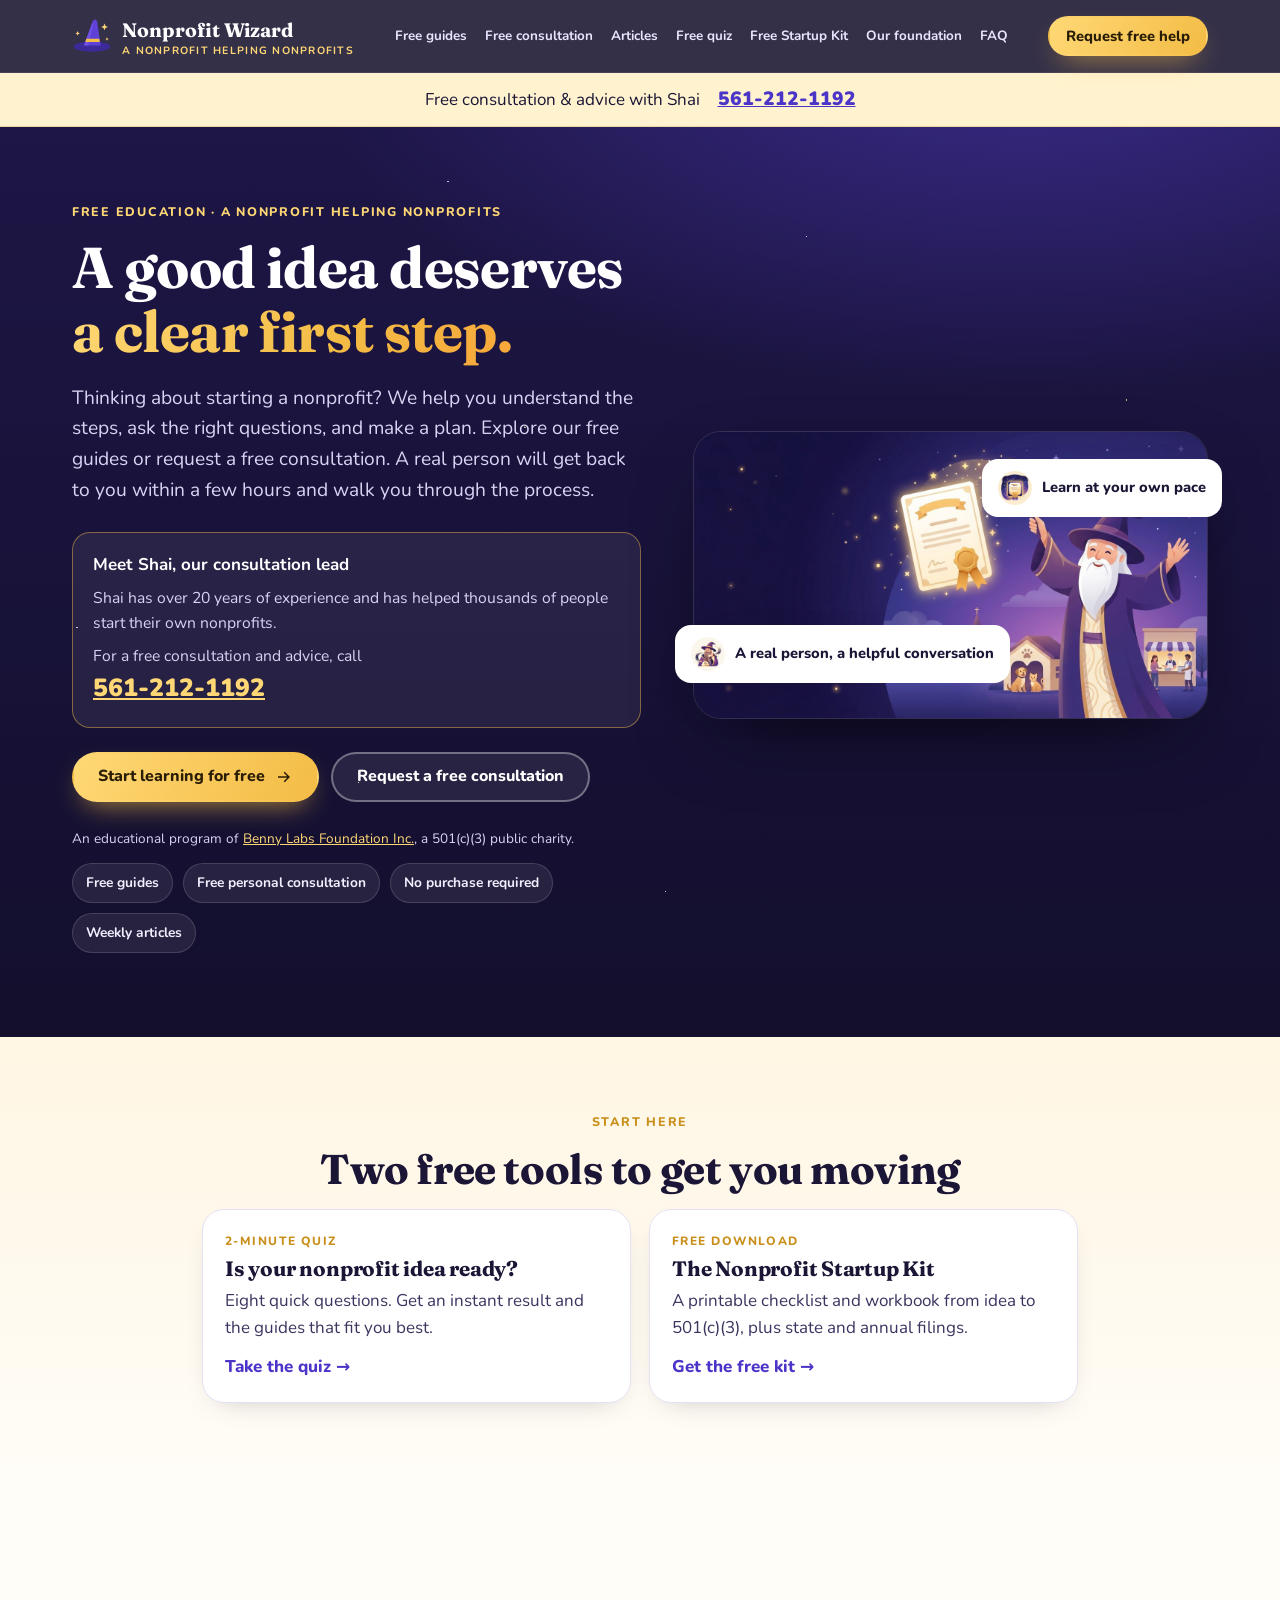
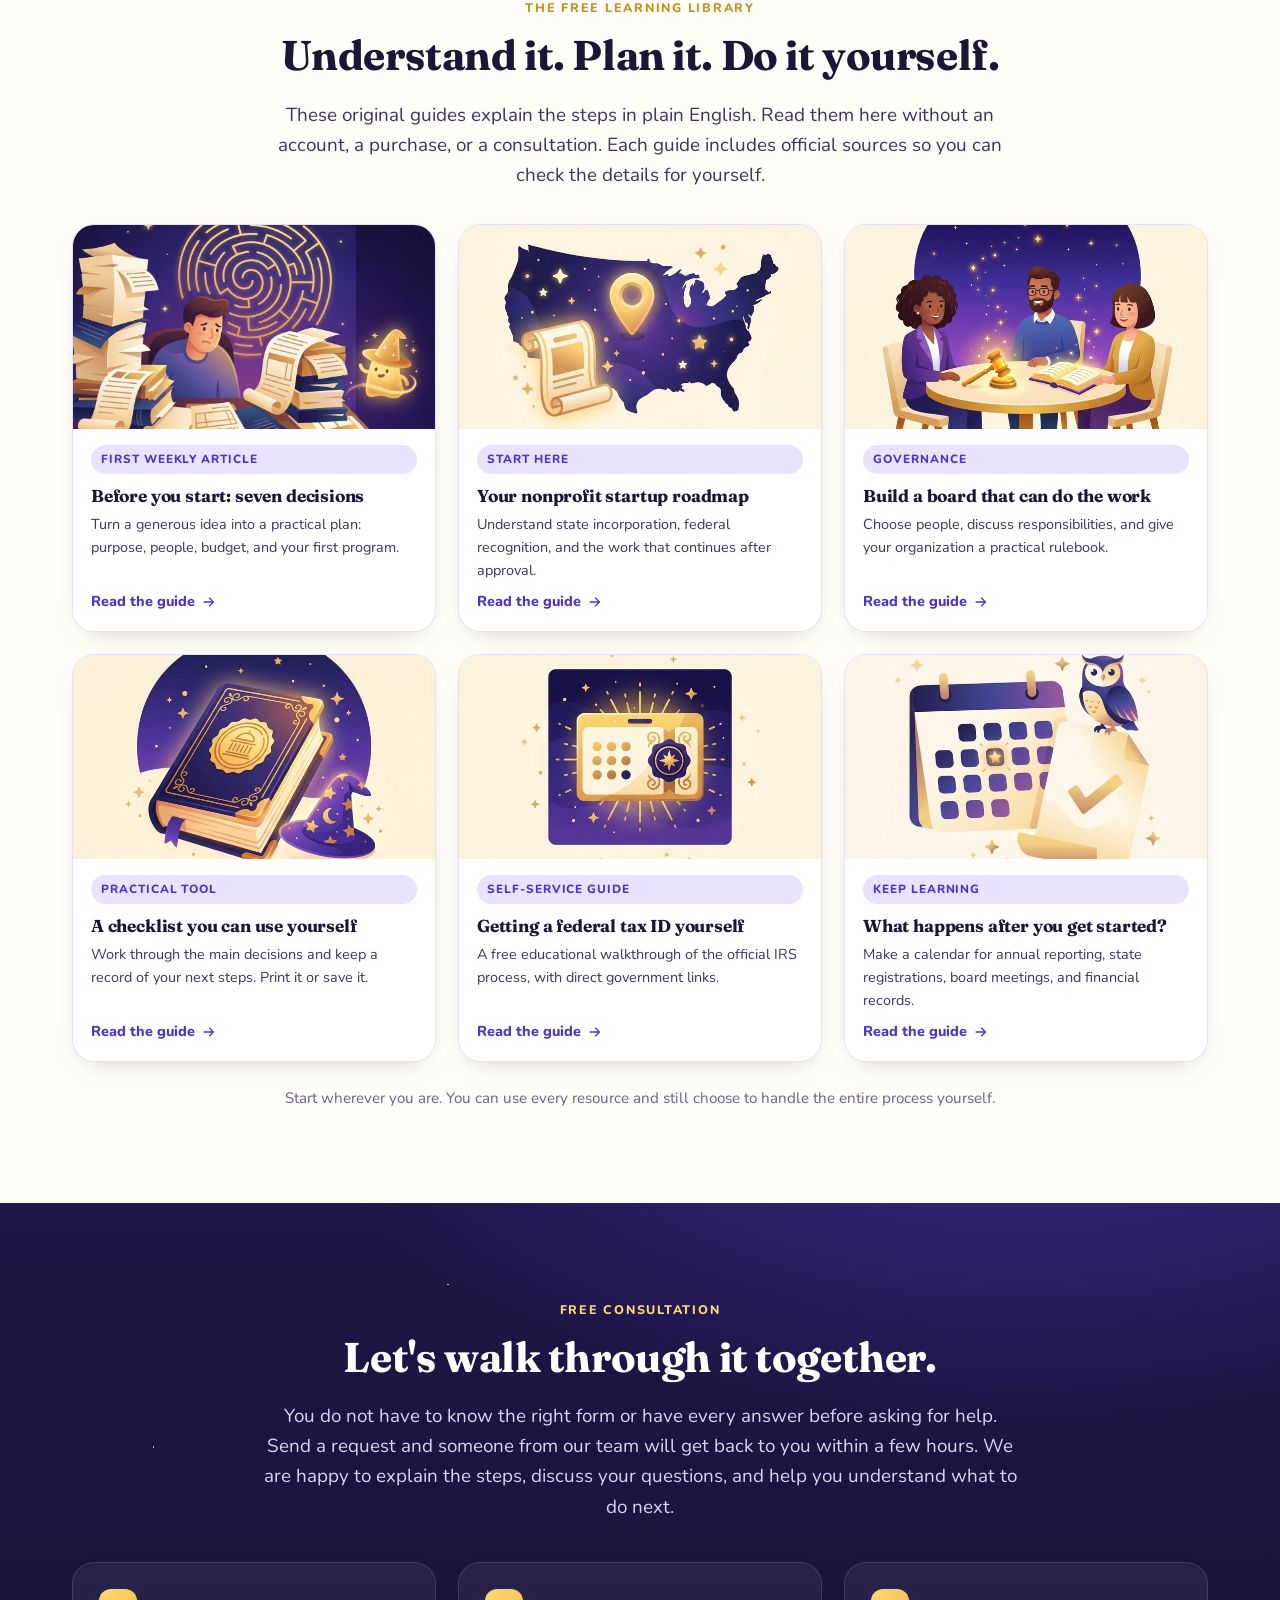
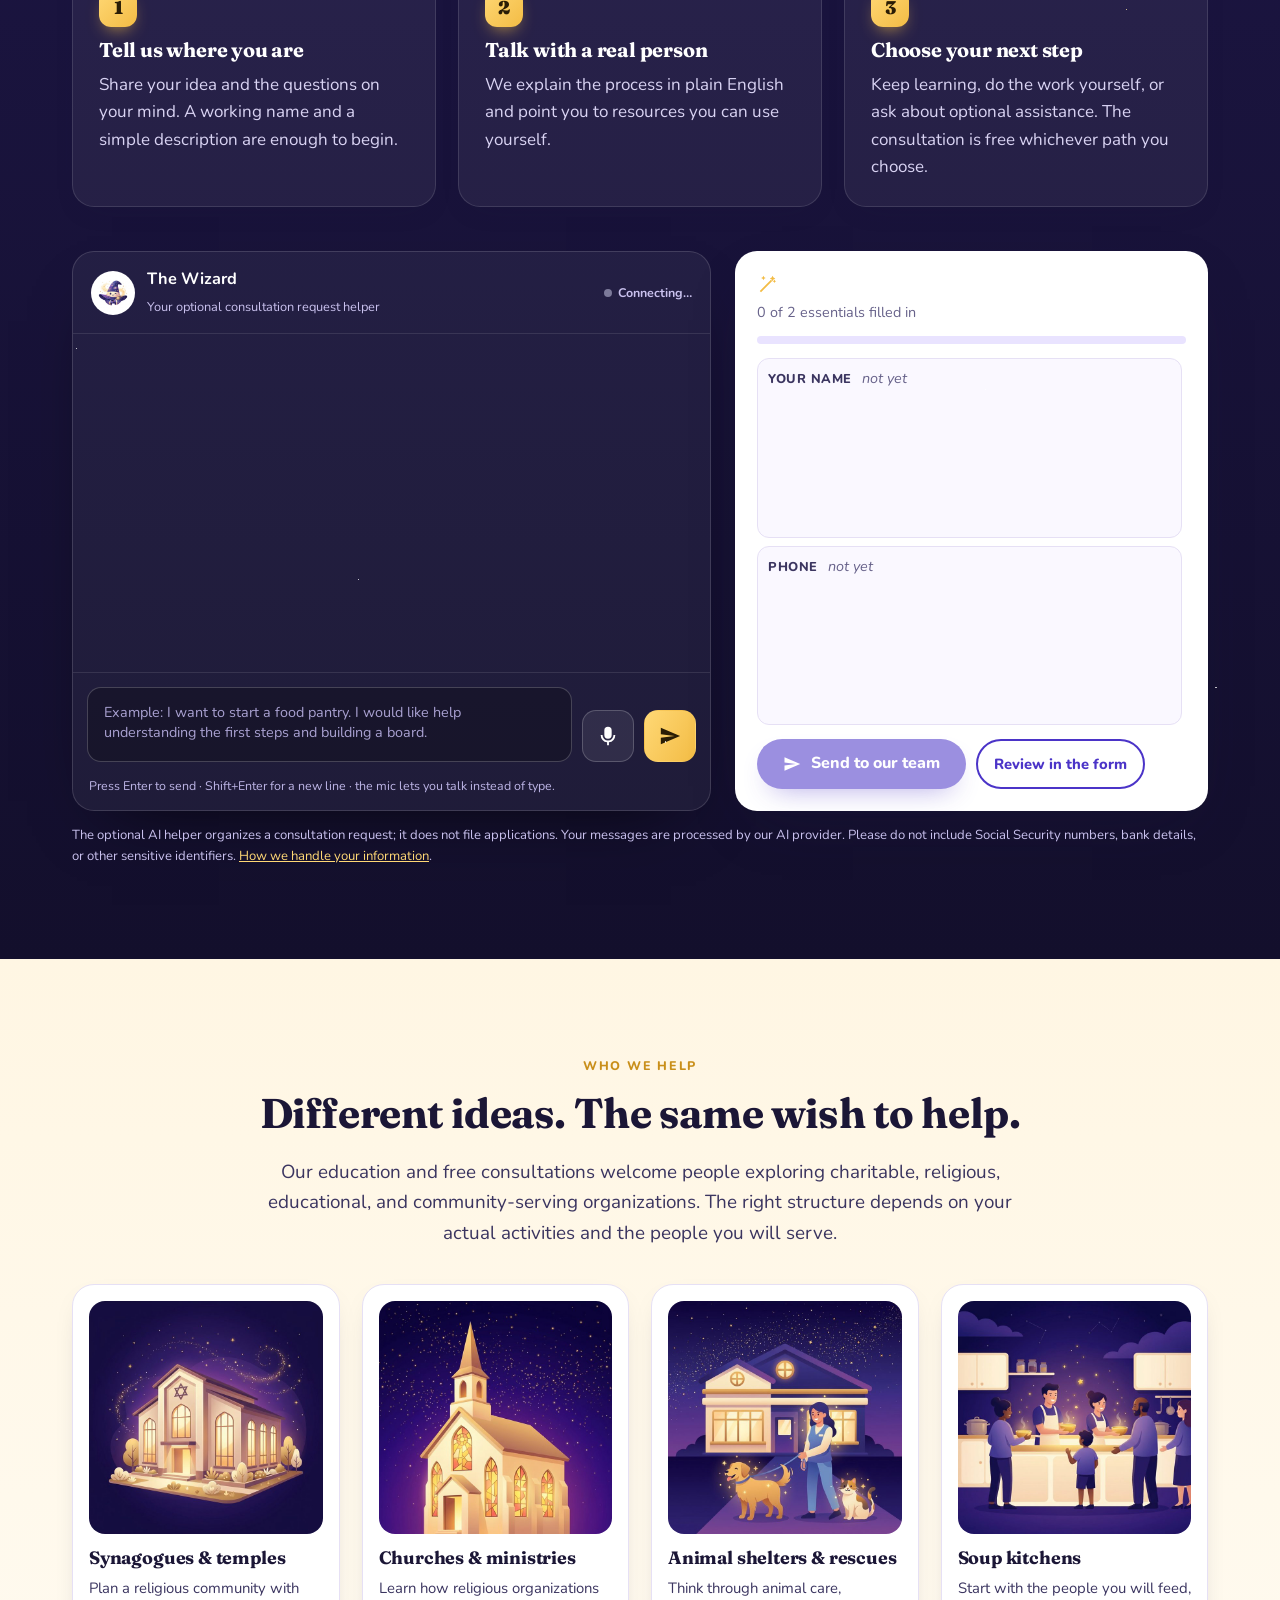
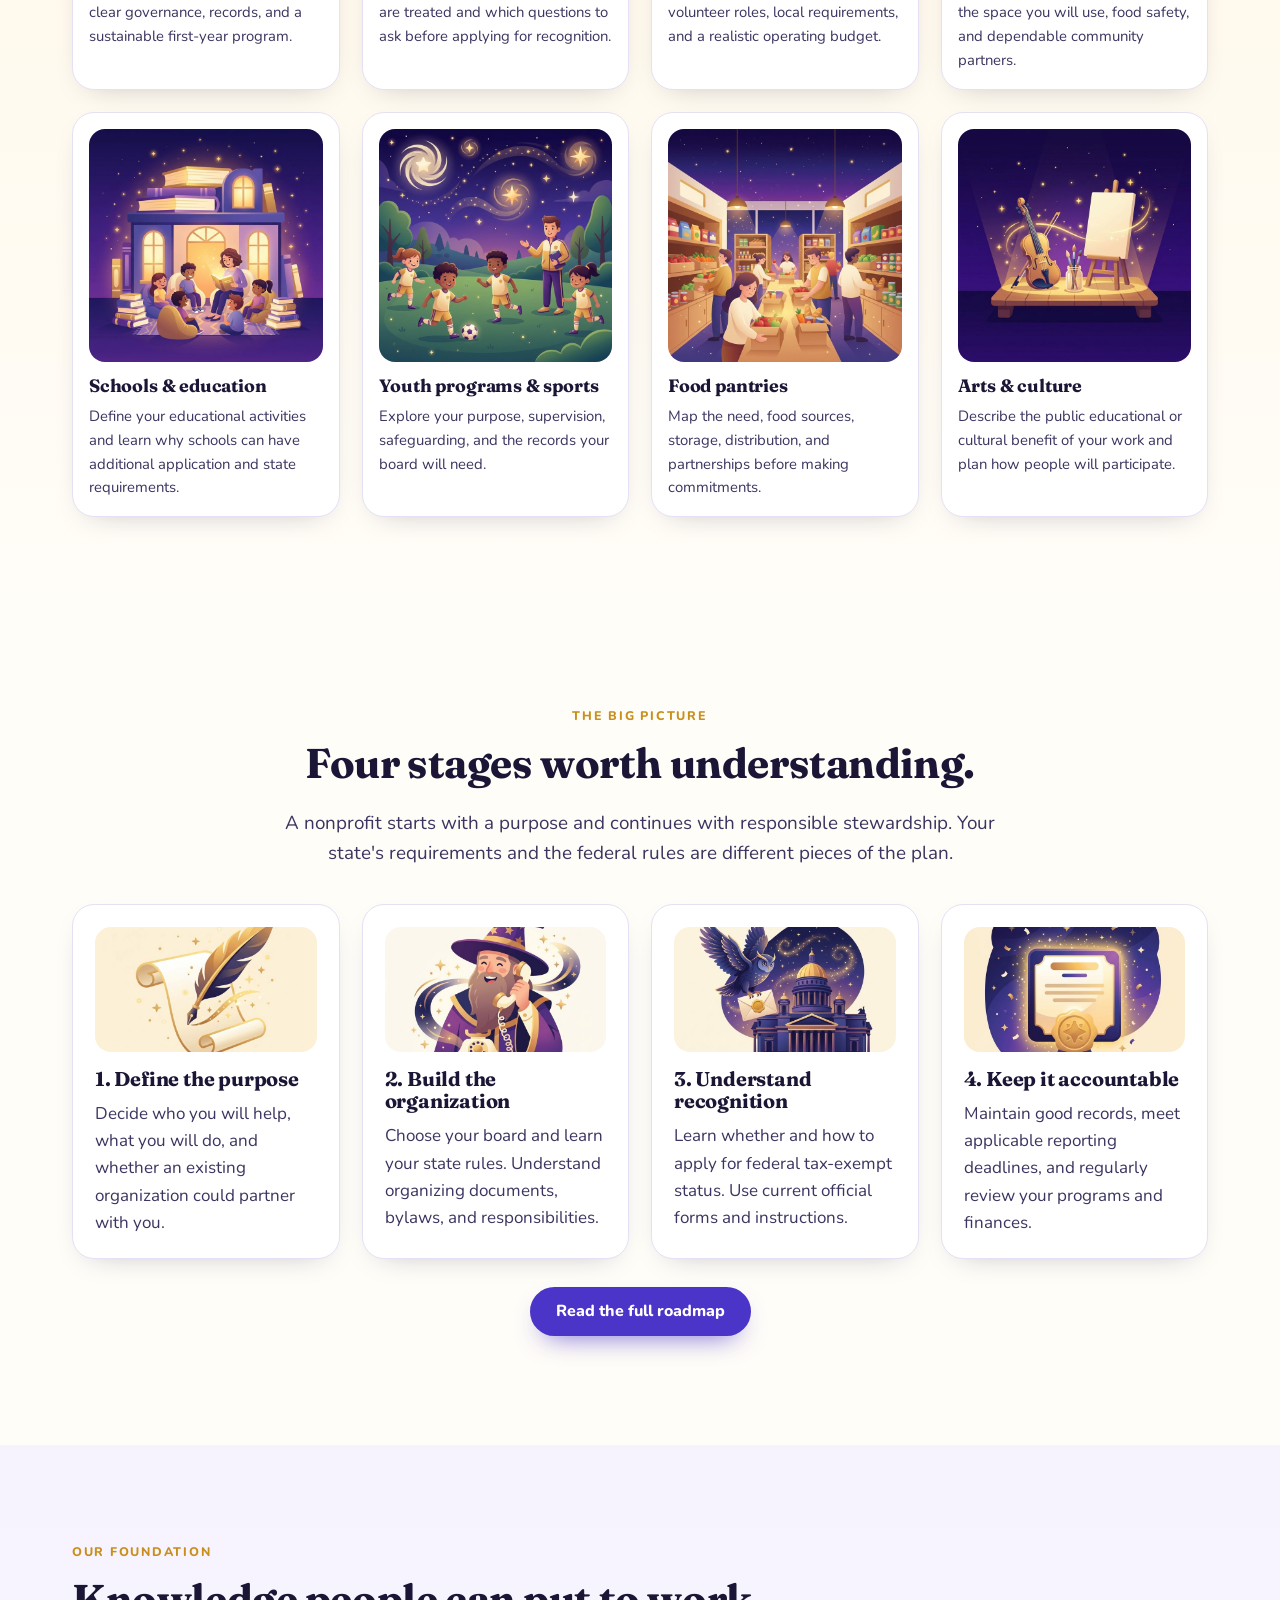
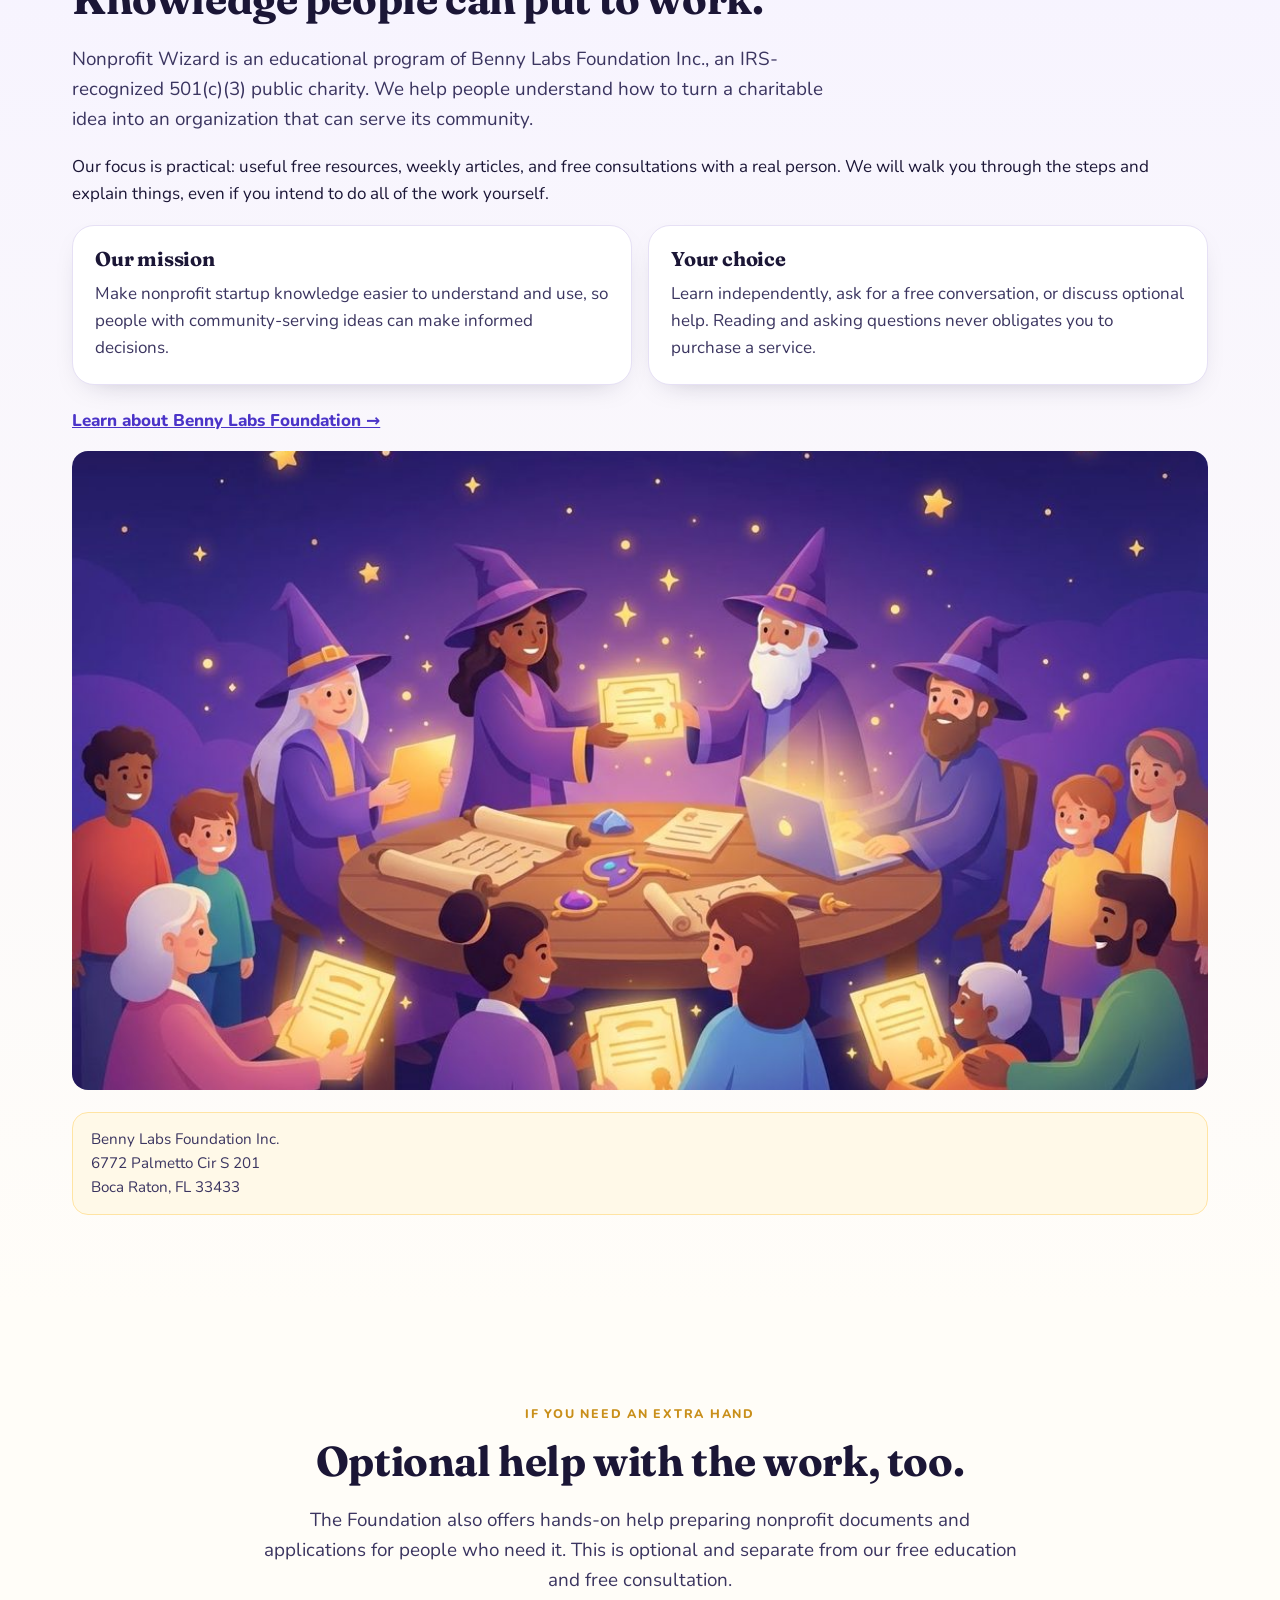
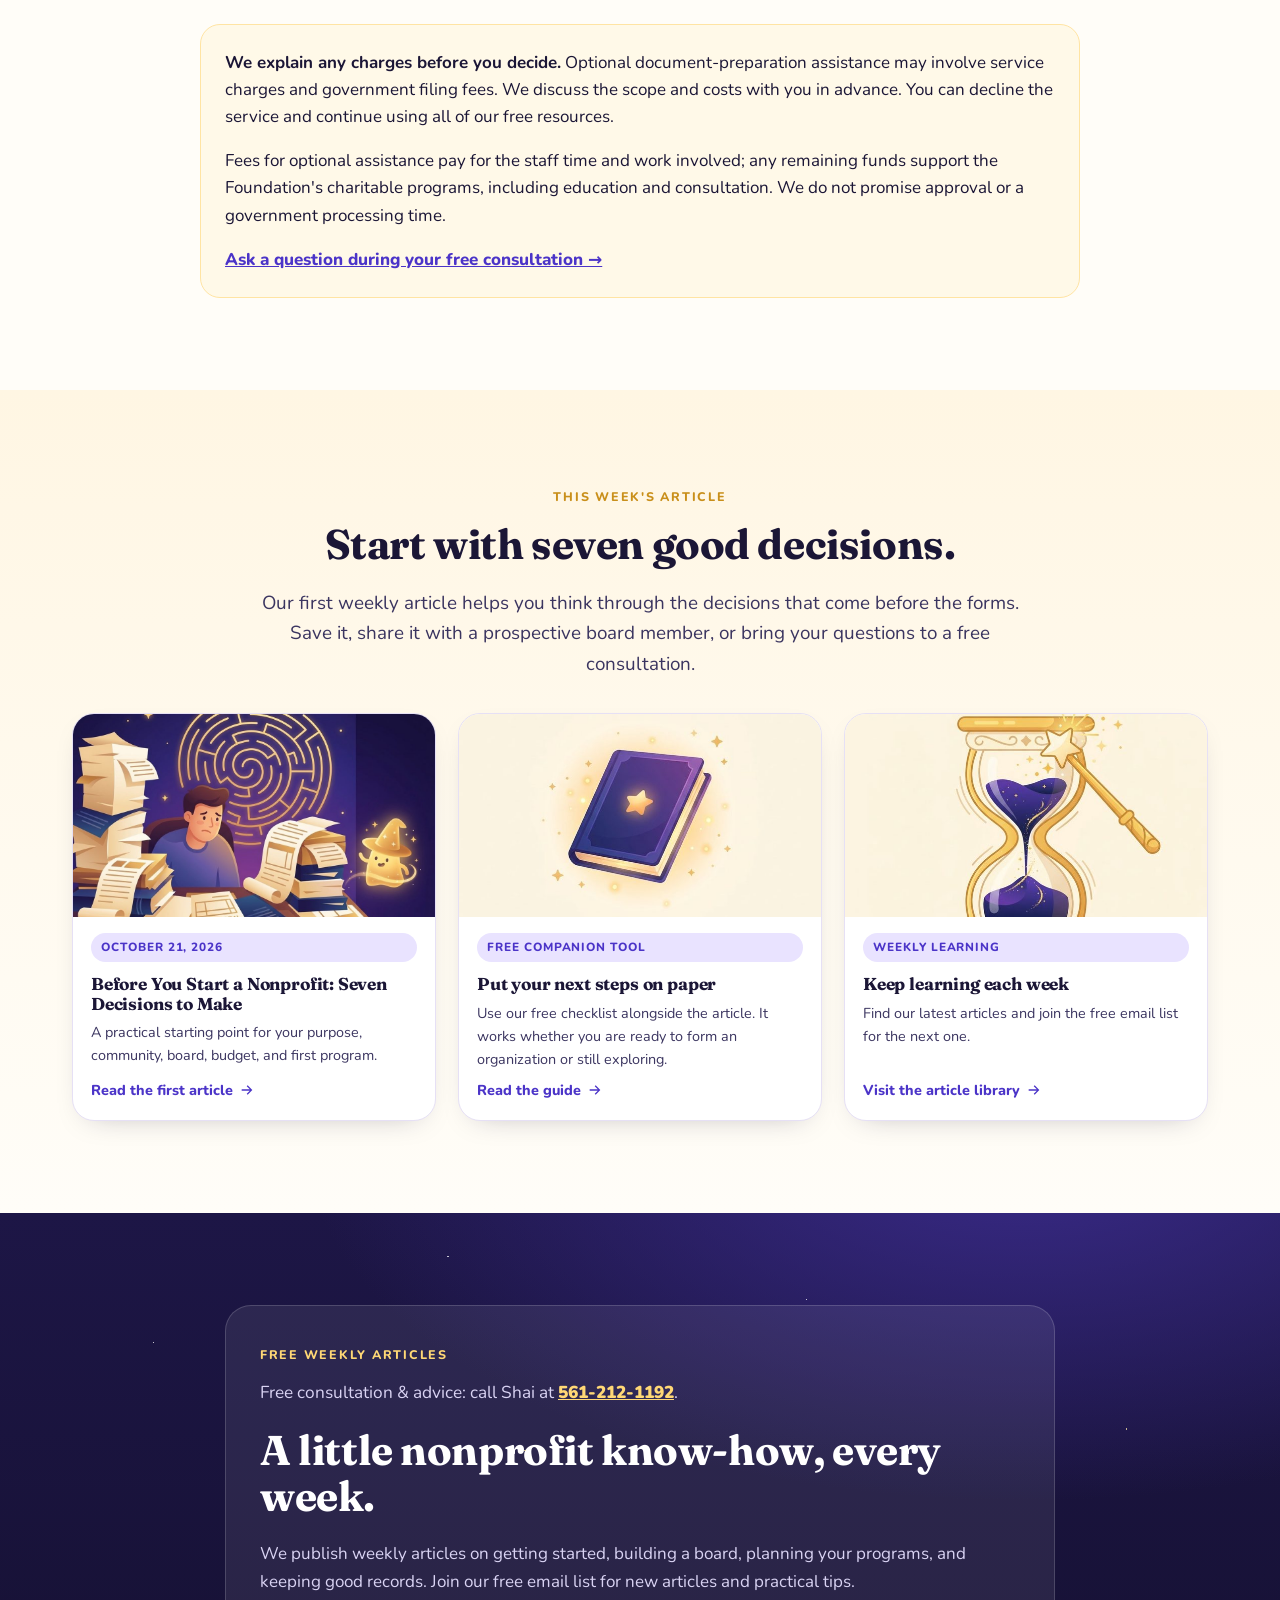
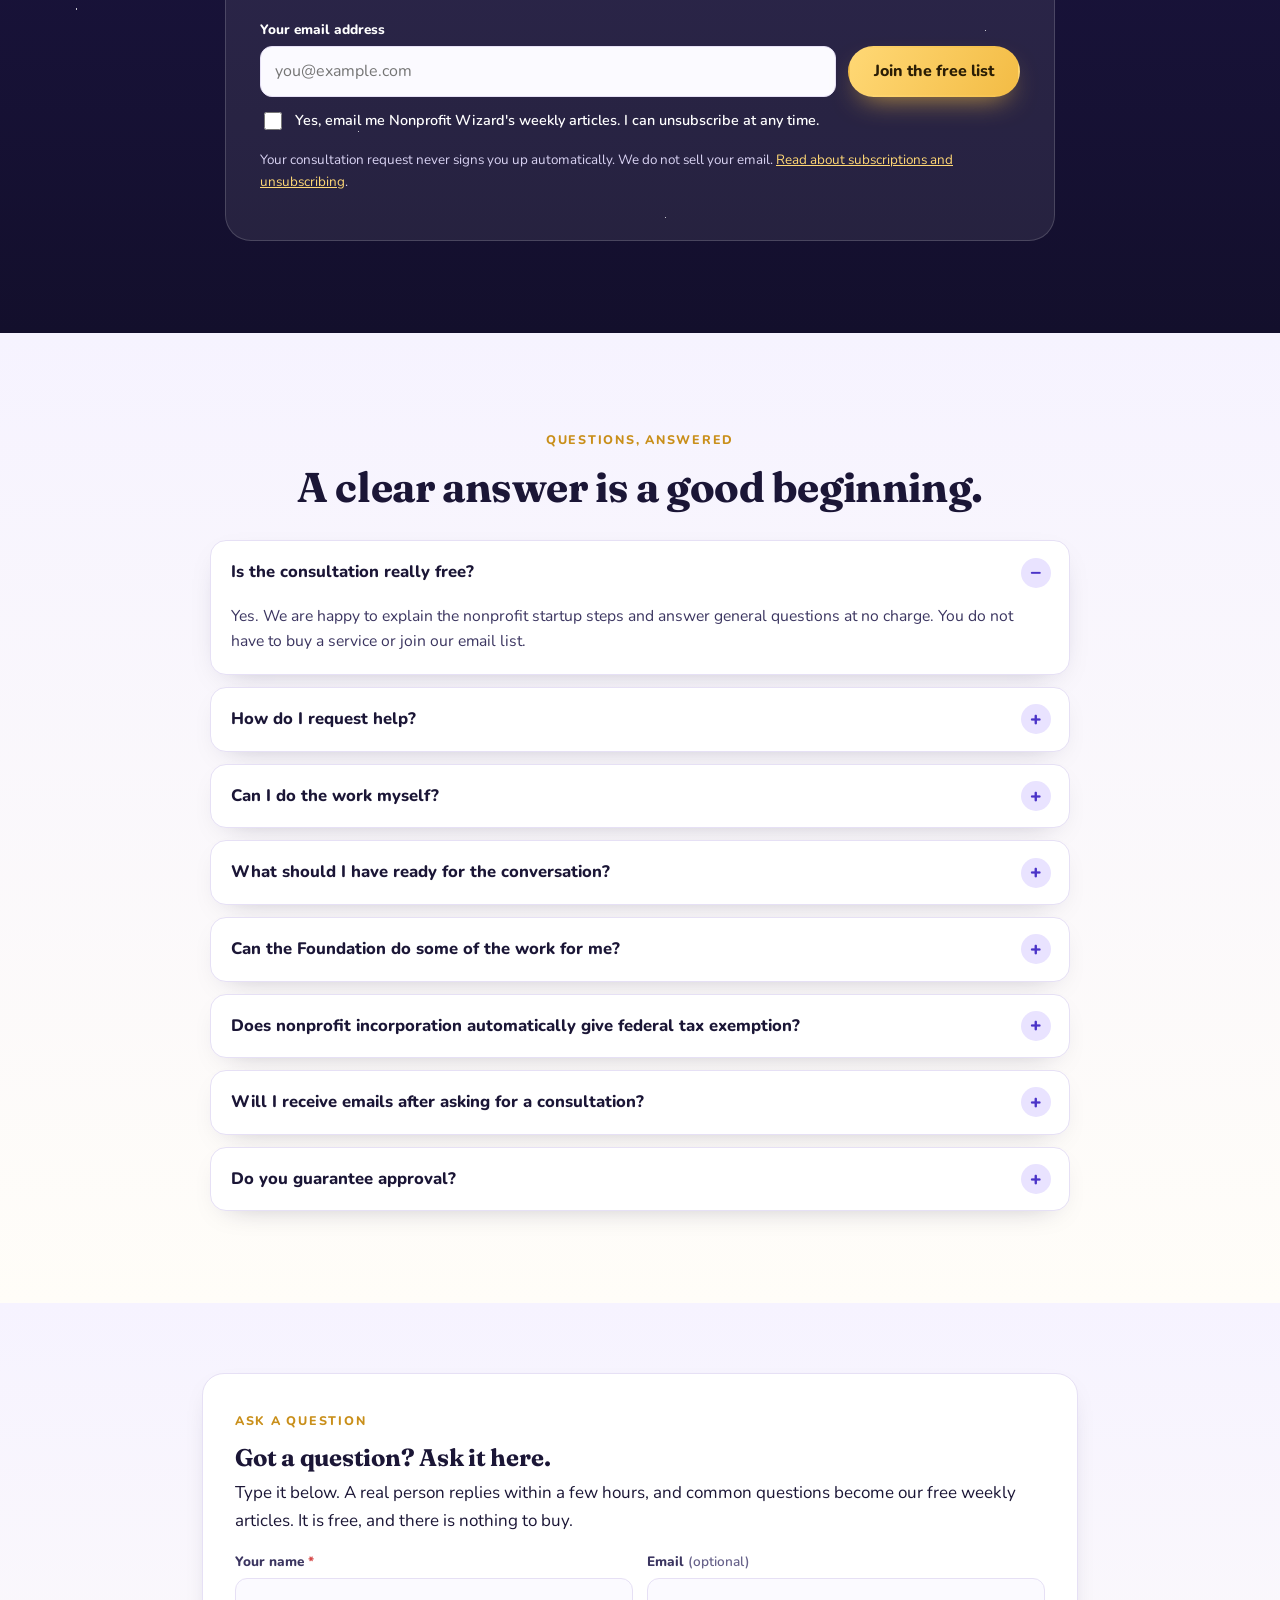
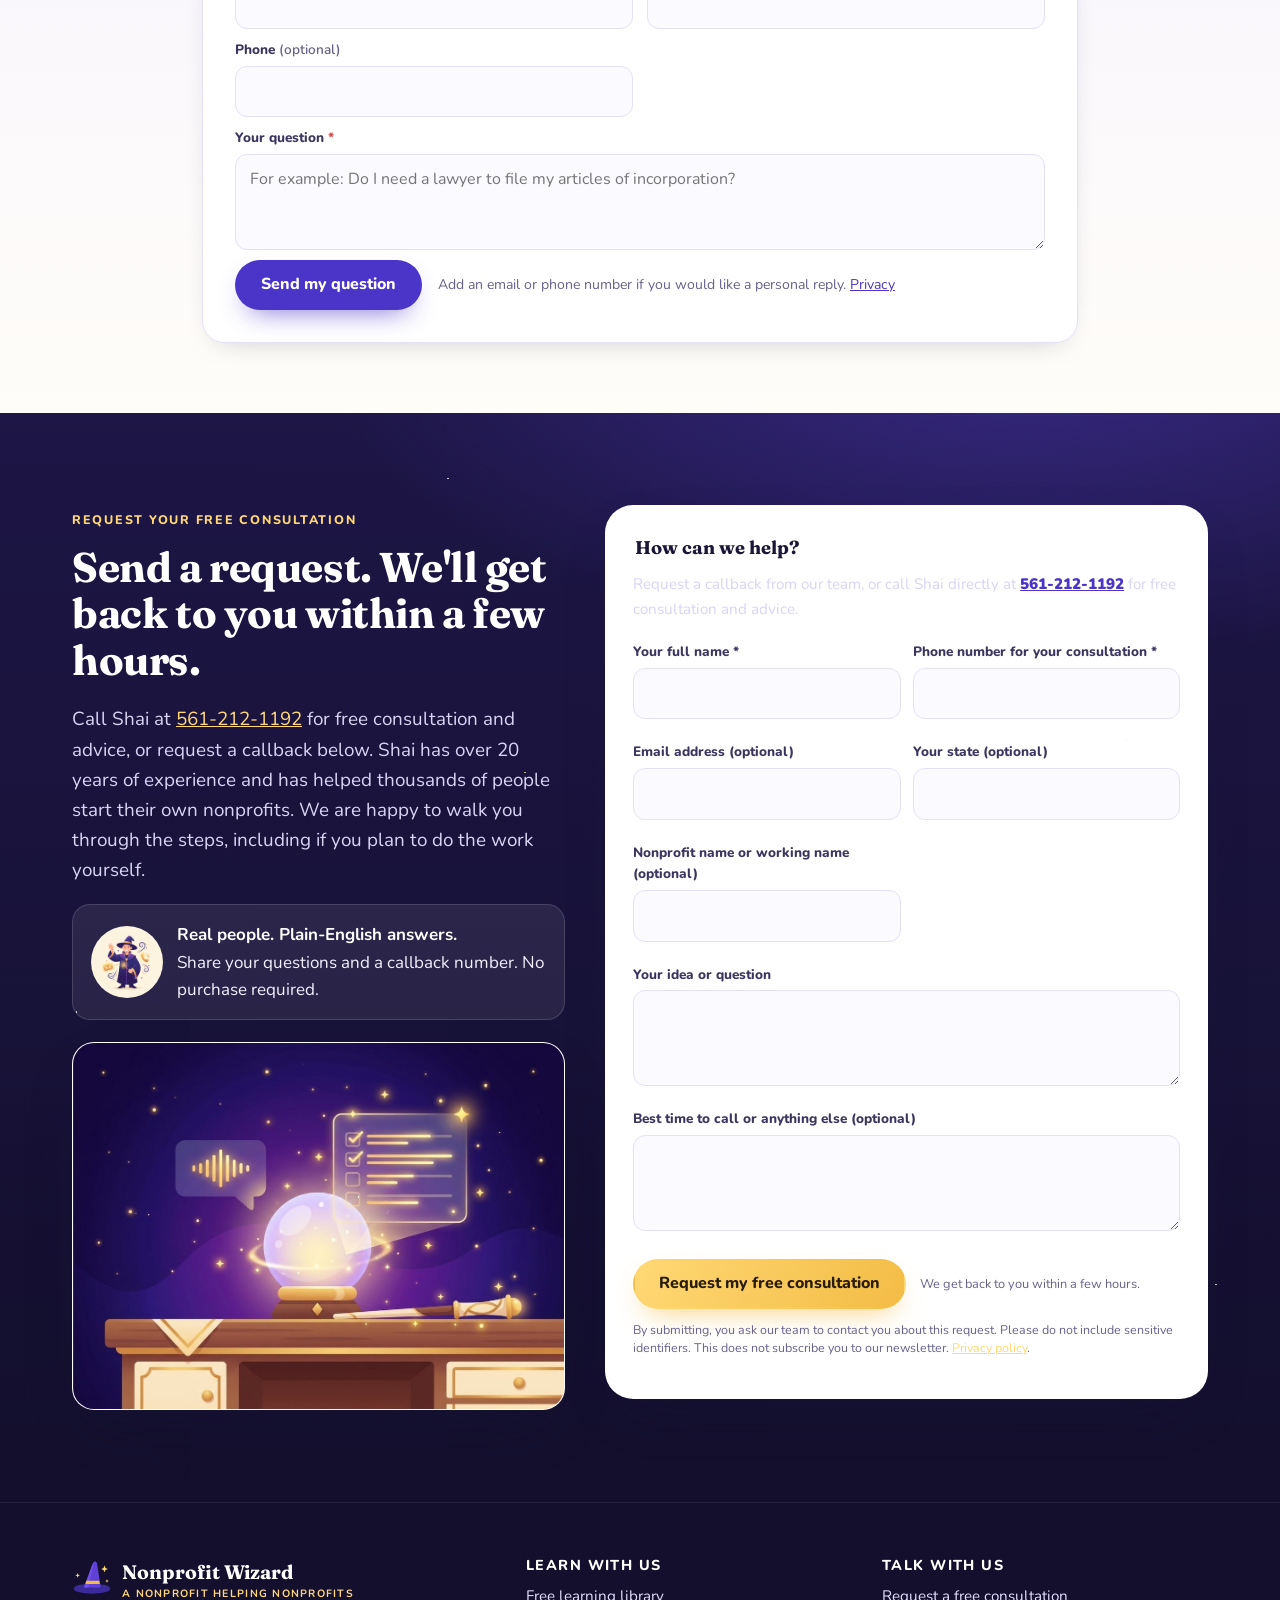
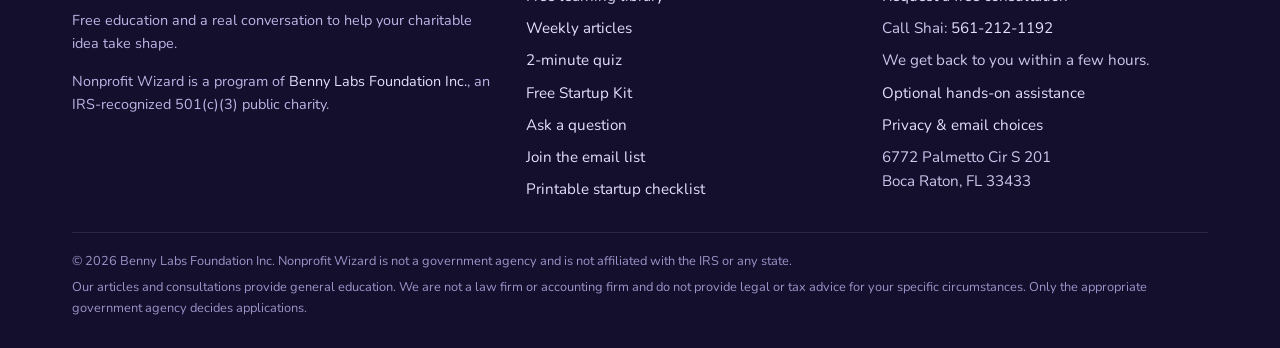
==== commit ae45dc96: "Add Startup Kit, readiness quiz, Ask-a-question box, and mid-page callback boxes - quiz.html (8 ques" ====
--- a/index.html
+++ b/index.html
@@ -1,4 +1,8 @@
-<!DOCTYPE html><html lang="en"><head><meta charset="utf-8"><meta name="viewport" content="width=device-width,initial-scale=1"><title>Free Nonprofit Education &amp; Free Consultation | Nonprofit Wizard</title><meta name="description" content="Learn how to start a nonprofit with free guides, weekly articles, and a free personal consultation from Benny Labs Foundation. No purchase required."><link rel="canonical" href="https://nonprofitwizard.org/"><meta property="og:type" content="website"><meta property="og:title" content="Free Nonprofit Education &amp; Free Consultation"><meta property="og:description" content="Learn how to start a nonprofit with free guides, weekly articles, and a free personal consultation from Benny Labs Foundation. No purchase required."><meta property="og:url" content="https://nonprofitwizard.org/"><meta property="og:image" content="https://nonprofitwizard.org/assets/hero.jpg"><meta property="og:site_name" content="Nonprofit Wizard"><meta name="twitter:card" content="summary_large_image"><meta name="twitter:title" content="Free Nonprofit Education &amp; Free Consultation"><meta name="twitter:description" content="Learn how to start a nonprofit with free guides, weekly articles, and a free personal consultation from Benny Labs Foundation. No purchase required."><meta name="twitter:image" content="https://nonprofitwizard.org/assets/hero.jpg"><meta name="theme-color" content="#1d1646"><link rel="icon" href="assets/favicon.png"><link rel="apple-touch-icon" href="assets/apple-touch-icon.png"><link rel="preconnect" href="https://fonts.googleapis.com"><link rel="preconnect" href="https://fonts.gstatic.com" crossorigin><link href="https://fonts.googleapis.com/css2?family=Fraunces:opsz,wght@9..144,600;9..144,700&family=Nunito:wght@400;600;700;800;900&display=swap" rel="stylesheet"><link rel="stylesheet" href="assets/theme.css"><link rel="alternate" type="application/rss+xml" title="Nonprofit Wizard articles" href="feed.xml"><script type="application/ld+json">{"@context": "https://schema.org", "@type": "WebPage", "headline": "Free Nonprofit Education & Free Consultation", "description": "Learn how to start a nonprofit with free guides, weekly articles, and a free personal consultation from Benny Labs Foundation. No purchase required.", "url": "https://nonprofitwizard.org/", "inLanguage": "en", "publisher": {"@type": "Organization", "name": "Benny Labs Foundation Inc.", "url": "https://bennylabs.org/"}}</script><script>window.NW={"fields": [{"key": "full_name", "label": "Your full name", "required": true}, {"key": "phone", "label": "Phone number for your consultation", "required": true}, {"key": "email", "label": "Email address (optional)", "required": false}, {"key": "state", "label": "Your state (optional)", "required": false}, {"key": "org_name", "label": "Nonprofit name or working name (optional)", "required": false}, {"key": "mission", "label": "Your idea or question", "required": false}, {"key": "notes", "label": "Best time to call or anything else (optional)", "required": false}], "script": [{"key": "full_name", "wizard_says": "What name should our team use?"}, {"key": "phone", "wizard_says": "What phone number should we use for your free consultation?"}, {"key": "email", "wizard_says": "Email address (optional)?"}, {"key": "state", "wizard_says": "Your state (optional)?"}, {"key": "org_name", "wizard_says": "Nonprofit name or working name (optional)?"}, {"key": "mission", "wizard_says": "Your idea or question?"}, {"key": "notes", "wizard_says": "Best time to call or anything else (optional)?"}], "systemPrompt": "Extract consultation request details from the user messages. Return ONLY a JSON object with string values for these keys: full_name, phone, email, state, org_name, mission, notes. Use only details actually supplied; missing values must be empty strings. Normalize spoken email addresses carefully. Do not collect Social Security numbers, bank details, or other sensitive identifiers. Summarize the person's idea or question in mission without inventing facts. Put a requested callback time in notes. This is an educational consultation request, not an application or document drafting service. Do not offer paid packages, quote prices, or give personalized legal or tax advice.", "greeting": "Welcome! I'm the Wizard, our optional AI request helper. Tell me what you would like to understand about starting a nonprofit. I can organize your questions so a real person can get back to you within a few hours for a free consultation. You can also use the form below.", "done": "Your request is ready to review. Press Send to our team when you are happy with it. Someone will get back to you within a few hours for a free consultation. We are happy to explain the steps even if you plan to do the work yourself.", "freePrompt": "What is your idea, and which steps would you like help understanding? Share your name and a callback number when you are ready.", "bridgeUrl": "https://bennygoldstein.github.io/nonprofitwizard-ai/", "bridgeOrigin": "https://bennygoldstein.github.io", "model": "claude-opus-5", "formEndpoint": "https://nonprofitwizard-signup.netlify.app/.netlify/functions/contact", "successMessage": "Thank you. Your request has been sent to our team. Someone will get back to you within a few hours for your free consultation.", "errorMessage": "Your request could not be sent. Please check your details and try again."};</script><script src="assets/wizard.js" defer></script></head><body><a class="skip-link" href="#main">Skip to content</a><svg width="0" height="0" style="position:absolute" aria-hidden="true">
+<!DOCTYPE html><html lang="en"><head>
+<!-- Google tag (gtag.js) -->
+<script async src="https://www.googletagmanager.com/gtag/js?id=AW-18523106729"></script>
+<script>window.dataLayer = window.dataLayer || []; function gtag(){dataLayer.push(arguments);} gtag("js", new Date()); gtag("config", "AW-18523106729"); document.addEventListener("click", function (e) { var a = e.target.closest && e.target.closest("a"); if (a && a.protocol === "tel:") { if (window.nwTrack) { nwTrack("phone"); } else { gtag("event", "conversion", { send_to: "AW-18523106729/-k4ICPyFnKUdEKnbwIBF" }); } } });</script><script src="assets/track.js?v=20261021-features"></script>
+<meta charset="utf-8"><meta name="viewport" content="width=device-width,initial-scale=1"><title>Free Nonprofit Education &amp; Free Consultation | Nonprofit Wizard</title><meta name="description" content="Learn how to start a nonprofit with free guides, weekly articles, and a free personal consultation from Benny Labs Foundation. No purchase required."><link rel="canonical" href="https://nonprofitwizard.org/"><meta property="og:type" content="website"><meta property="og:title" content="Free Nonprofit Education &amp; Free Consultation"><meta property="og:description" content="Learn how to start a nonprofit with free guides, weekly articles, and a free personal consultation from Benny Labs Foundation. No purchase required."><meta property="og:url" content="https://nonprofitwizard.org/"><meta property="og:image" content="https://nonprofitwizard.org/assets/hero.jpg"><meta property="og:site_name" content="Nonprofit Wizard"><meta name="twitter:card" content="summary_large_image"><meta name="twitter:title" content="Free Nonprofit Education &amp; Free Consultation"><meta name="twitter:description" content="Learn how to start a nonprofit with free guides, weekly articles, and a free personal consultation from Benny Labs Foundation. No purchase required."><meta name="twitter:image" content="https://nonprofitwizard.org/assets/hero.jpg"><meta name="theme-color" content="#1d1646"><link rel="icon" href="assets/favicon.png"><link rel="apple-touch-icon" href="assets/apple-touch-icon.png"><link rel="preconnect" href="https://fonts.googleapis.com"><link rel="preconnect" href="https://fonts.gstatic.com" crossorigin><link href="https://fonts.googleapis.com/css2?family=Fraunces:opsz,wght@9..144,600;9..144,700&family=Nunito:wght@400;600;700;800;900&display=swap" rel="stylesheet"><link rel="stylesheet" href="assets/theme.css?v=20261021-features"><link rel="alternate" type="application/rss+xml" title="Nonprofit Wizard articles" href="feed.xml"><script type="application/ld+json">{"@context": "https://schema.org", "@type": "WebPage", "headline": "Free Nonprofit Education & Free Consultation", "description": "Learn how to start a nonprofit with free guides, weekly articles, and a free personal consultation from Benny Labs Foundation. No purchase required.", "url": "https://nonprofitwizard.org/", "inLanguage": "en", "publisher": {"@type": "Organization", "name": "Benny Labs Foundation Inc.", "url": "https://bennylabs.org/"}}</script><script>window.NW={"fields": [{"key": "full_name", "label": "Your full name", "required": true}, {"key": "phone", "label": "Phone number for your consultation", "required": true}, {"key": "email", "label": "Email address (optional)", "required": false}, {"key": "state", "label": "Your state (optional)", "required": false}, {"key": "org_name", "label": "Nonprofit name or working name (optional)", "required": false}, {"key": "mission", "label": "Your idea or question", "required": false}, {"key": "notes", "label": "Best time to call or anything else (optional)", "required": false}], "script": [{"key": "full_name", "wizard_says": "What name should our team use?"}, {"key": "phone", "wizard_says": "What phone number should we use for your free consultation?"}, {"key": "email", "wizard_says": "Email address (optional)?"}, {"key": "state", "wizard_says": "Your state (optional)?"}, {"key": "org_name", "wizard_says": "Nonprofit name or working name (optional)?"}, {"key": "mission", "wizard_says": "Your idea or question?"}, {"key": "notes", "wizard_says": "Best time to call or anything else (optional)?"}], "systemPrompt": "Extract consultation request details from the user messages. Return ONLY a JSON object with string values for these keys: full_name, phone, email, state, org_name, mission, notes. Use only details actually supplied; missing values must be empty strings. Normalize spoken email addresses carefully. Do not collect Social Security numbers, bank details, or other sensitive identifiers. Summarize the person's idea or question in mission without inventing facts. Put a requested callback time in notes. This is an educational consultation request, not an application or document drafting service. Do not offer paid packages, quote prices, or give personalized legal or tax advice.", "greeting": "Welcome! I'm the Wizard, our optional AI request helper. Tell me what you would like to understand about starting a nonprofit. I can organize your questions so a real person can get back to you within a few hours for a free consultation. You can also use the form below.", "done": "Your request is ready to review. Press Send to our team when you are happy with it. Someone will get back to you within a few hours for a free consultation. We are happy to explain the steps even if you plan to do the work yourself.", "freePrompt": "What is your idea, and which steps would you like help understanding? Share your name and a callback number when you are ready.", "bridgeUrl": "https://bennygoldstein.github.io/nonprofitwizard-ai/", "bridgeOrigin": "https://bennygoldstein.github.io", "model": "claude-opus-5", "formEndpoint": "https://nonprofitwizard-signup.netlify.app/.netlify/functions/contact", "successMessage": "Thank you. Your request has been sent to our team. Someone will get back to you within a few hours for your free consultation.", "errorMessage": "Your request could not be sent. Please check your details and try again."};</script><script src="assets/wizard.js?v=20261021-features" defer></script></head><body><a class="skip-link" href="#main">Skip to content</a><svg width="0" height="0" style="position:absolute" aria-hidden="true">
   <symbol id="ico-spark" viewBox="0 0 24 24"><path d="M12 0c.6 6.5 5.5 11.4 12 12-6.5.6-11.4 5.5-12 12-.6-6.5-5.5-11.4-12-12C6.5 11.4 11.4 6.5 12 0z"/></symbol>
   <symbol id="ico-hat" viewBox="0 0 64 64">
     <ellipse cx="32" cy="49" rx="29" ry="8" fill="#3b2a9a"/>
@@ -27,8 +31,11 @@
   <symbol id="ico-badge" viewBox="0 0 24 24"><path d="M12 2l2.4 2.6 3.5-.4 1 3.4 3.1 1.6-1.4 3.2 1.4 3.2-3.1 1.6-1 3.4-3.5-.4L12 22l-2.4-2.6-3.5.4-1-3.4L2 14.8l1.4-3.2L2 8.4l3.1-1.6 1-3.4 3.5.4zm-1.2 13.4 5.6-5.6-1.4-1.4-4.2 4.2-2-2-1.4 1.4z"/></symbol>
 </svg>
 <header class="nav" id="top"><div class="wrap"><a class="brand" href="index.html" aria-label="Nonprofit Wizard home"><svg aria-hidden="true"><use href="#ico-hat"/></svg><span>Nonprofit Wizard<small>A nonprofit helping nonprofits</small></span></a><nav class="navlinks" id="navlinks" aria-label="Main navigation">
-<a href="index.html#learn">Free guides</a><a href="index.html#how-it-works">Free consultation</a><a href="articles.html">Articles</a><a href="index.html#about">Our foundation</a><a href="index.html#faq">FAQ</a></nav>
-<div class="navcta"><a class="btn btn-gold btn-sm" href="index.html#contact">Request free help</a><button class="burger" id="burger" aria-label="Open menu" aria-expanded="false" aria-controls="navlinks">&#9776;</button></div></div></header><div class="consultation-bar"><div class="wrap"><span>Free consultation &amp; advice with Shai</span><a href="tel:+15612121192">561-212-1192</a></div></div><main id="main"><section class="hero dark starry" id="home"><div class="wrap"><div class="grid"><div class="reveal"><div class="eyebrow">Free education · A nonprofit helping nonprofits</div><h1>A good idea deserves <span class="hl">a clear first step.</span></h1><p class="lede">Thinking about starting a nonprofit? We help you understand the steps, ask the right questions, and make a plan. Explore our free guides or request a free consultation. A real person will get back to you within a few hours and walk you through the process.</p><div class="advisor-card"><strong>Meet Shai, our consultation lead</strong><p>Shai has over 20 years of experience and has helped thousands of people start their own nonprofits.</p><p>For a free consultation and advice, call<br><a href="tel:+15612121192">561-212-1192</a></p></div><div class="ctas"><a class="btn btn-gold" href="#learn">Start learning for free <svg aria-hidden="true"><use href="#ico-arrow"/></svg></a><a class="btn btn-ghost" href="#contact">Request a free consultation</a></div><p class="foundation-line">An educational program of <a href="https://bennylabs.org/">Benny Labs Foundation Inc.</a>, a 501(c)(3) public charity.</p><div class="badges"><span class="badge">Free guides</span><span class="badge">Free personal consultation</span><span class="badge">No purchase required</span><span class="badge">Weekly articles</span></div></div><div class="heroart reveal"><img src="assets/hero.jpg" width="1376" height="768" alt="A friendly wizard helping a synagogue, church, animal shelter, and soup kitchen take their first steps" fetchpriority="high"><div class="float f1"><img src="assets/step-call.jpg" alt=""> A real person, a helpful conversation</div><div class="float f2"><img src="assets/step-approved.jpg" alt=""> Learn at your own pace</div></div></div></div></section><section id="learn"><div class="wrap"><div class="center reveal"><span class="eyebrow">The free learning library</span><h2>Understand it. Plan it. Do it yourself.</h2><p class="lede">These original guides explain the steps in plain English. Read them here without an account, a purchase, or a consultation. Each guide includes official sources so you can check the details for yourself.</p></div><div class="resource-grid"><a class="rescard reveal" href="article-before-you-start.html"><img src="assets/diy-hard.jpg" width="720" height="405" alt="" loading="lazy"><div class="body"><span class="chip">First weekly article</span><h3>Before you start: seven decisions</h3><p>Turn a generous idea into a practical plan: purpose, people, budget, and your first program.</p><span class="more">Read the guide <svg aria-hidden="true"><use href="#ico-arrow"/></svg></span></div></a><a class="rescard reveal" href="nonprofit-roadmap.html"><img src="assets/res-state.jpg" width="720" height="405" alt="" loading="lazy"><div class="body"><span class="chip">Start here</span><h3>Your nonprofit startup roadmap</h3><p>Understand state incorporation, federal recognition, and the work that continues after approval.</p><span class="more">Read the guide <svg aria-hidden="true"><use href="#ico-arrow"/></svg></span></div></a><a class="rescard reveal" href="board-and-bylaws.html"><img src="assets/res-board.jpg" width="720" height="405" alt="" loading="lazy"><div class="body"><span class="chip">Governance</span><h3>Build a board that can do the work</h3><p>Choose people, discuss responsibilities, and give your organization a practical rulebook.</p><span class="more">Read the guide <svg aria-hidden="true"><use href="#ico-arrow"/></svg></span></div></a><a class="rescard reveal" href="startup-checklist.html"><img src="assets/res-handbook.jpg" width="720" height="405" alt="" loading="lazy"><div class="body"><span class="chip">Practical tool</span><h3>A checklist you can use yourself</h3><p>Work through the main decisions and keep a record of your next steps. Print it or save it.</p><span class="more">Read the guide <svg aria-hidden="true"><use href="#ico-arrow"/></svg></span></div></a><a class="rescard reveal" href="apply-for-ein-yourself.html"><img src="assets/res-ein.jpg" width="720" height="405" alt="" loading="lazy"><div class="body"><span class="chip">Self-service guide</span><h3>Getting a federal tax ID yourself</h3><p>A free educational walkthrough of the official IRS process, with direct government links.</p><span class="more">Read the guide <svg aria-hidden="true"><use href="#ico-arrow"/></svg></span></div></a><a class="rescard reveal" href="ongoing-responsibilities.html"><img src="assets/res-990.jpg" width="720" height="405" alt="" loading="lazy"><div class="body"><span class="chip">Keep learning</span><h3>What happens after you get started?</h3><p>Make a calendar for annual reporting, state registrations, board meetings, and financial records.</p><span class="more">Read the guide <svg aria-hidden="true"><use href="#ico-arrow"/></svg></span></div></a></div><p class="guide-note center">Start wherever you are. You can use every resource and still choose to handle the entire process yourself.</p></div></section><section class="dark starry" id="how-it-works"><div class="wrap"><div class="center reveal"><span class="eyebrow">Free consultation</span><h2>Let's walk through it together.</h2><p class="lede">You do not have to know the right form or have every answer before asking for help. Send a request and someone from our team will get back to you within a few hours. We are happy to explain the steps, discuss your questions, and help you understand what to do next.</p></div><div class="grid3 steps3"><div class="card reveal"><span class="num">1</span><h3>Tell us where you are</h3><p>Share your idea and the questions on your mind. A working name and a simple description are enough to begin.</p></div><div class="card reveal"><span class="num">2</span><h3>Talk with a real person</h3><p>We explain the process in plain English and point you to resources you can use yourself.</p></div><div class="card reveal"><span class="num">3</span><h3>Choose your next step</h3><p>Keep learning, do the work yourself, or ask about optional assistance. The consultation is free whichever path you choose.</p></div></div><div class="wizard reveal">
+<a href="#learn">Free guides</a><a href="#how-it-works">Free consultation</a><a href="articles.html">Articles</a><a href="quiz.html">Free quiz</a><a href="startup-kit.html">Free Startup Kit</a><a href="#about">Our foundation</a><a href="#faq">FAQ</a></nav>
+<div class="navcta"><a class="btn btn-gold btn-sm" href="#contact">Request free help</a><button class="burger" id="burger" aria-label="Open menu" aria-expanded="false" aria-controls="navlinks">&#9776;</button></div></div></header><div class="consultation-bar"><div class="wrap"><span>Free consultation &amp; advice with Shai</span><a href="tel:+15612121192">561-212-1192</a></div></div><main id="main"><section class="hero dark starry" id="home"><div class="wrap"><div class="grid"><div class="reveal"><div class="eyebrow">Free education · A nonprofit helping nonprofits</div><h1>A good idea deserves <span class="hl">a clear first step.</span></h1><p class="lede">Thinking about starting a nonprofit? We help you understand the steps, ask the right questions, and make a plan. Explore our free guides or request a free consultation. A real person will get back to you within a few hours and walk you through the process.</p><div class="advisor-card"><strong>Meet Shai, our consultation lead</strong><p>Shai has over 20 years of experience and has helped thousands of people start their own nonprofits.</p><p>For a free consultation and advice, call<br><a href="tel:+15612121192">561-212-1192</a></p></div><div class="ctas"><a class="btn btn-gold" href="#learn">Start learning for free <svg aria-hidden="true"><use href="#ico-arrow"/></svg></a><a class="btn btn-ghost" href="#contact">Request a free consultation</a></div><p class="foundation-line">An educational program of <a href="https://bennylabs.org/">Benny Labs Foundation Inc.</a>, a 501(c)(3) public charity.</p><div class="badges"><span class="badge">Free guides</span><span class="badge">Free personal consultation</span><span class="badge">No purchase required</span><span class="badge">Weekly articles</span></div></div><div class="heroart reveal"><img src="assets/hero.jpg" width="1376" height="768" alt="A friendly wizard helping a synagogue, church, animal shelter, and soup kitchen take their first steps" fetchpriority="high"><div class="float f1"><img src="assets/step-call.jpg" alt=""> A real person, a helpful conversation</div><div class="float f2"><img src="assets/step-approved.jpg" alt=""> Learn at your own pace</div></div></div></div></section><!--nw:hometeasers--><section class="cream nw-section" id="start-here" aria-label="Free tools"><div class="wrap"><div class="center"><span class="eyebrow">Start here</span><h2 style="margin-bottom:.4em">Two free tools to get you moving</h2></div><div class="nw-teasers">
+<a class="nw-teaser" href="quiz.html"><span class="tag">2-minute quiz</span><h3>Is your nonprofit idea ready?</h3><p>Eight quick questions. Get an instant result and the guides that fit you best.</p><span class="go">Take the quiz &rarr;</span></a>
+<a class="nw-teaser" href="startup-kit.html"><span class="tag">Free download</span><h3>The Nonprofit Startup Kit</h3><p>A printable checklist and workbook from idea to 501(c)(3), plus state and annual filings.</p><span class="go">Get the free kit &rarr;</span></a>
+</div></div></section><!--/nw:hometeasers--><section id="learn"><div class="wrap"><div class="center reveal"><span class="eyebrow">The free learning library</span><h2>Understand it. Plan it. Do it yourself.</h2><p class="lede">These original guides explain the steps in plain English. Read them here without an account, a purchase, or a consultation. Each guide includes official sources so you can check the details for yourself.</p></div><div class="resource-grid"><a class="rescard reveal" href="article-before-you-start.html"><img src="assets/diy-hard.jpg" width="720" height="405" alt="" loading="lazy"><div class="body"><span class="chip">First weekly article</span><h3>Before you start: seven decisions</h3><p>Turn a generous idea into a practical plan: purpose, people, budget, and your first program.</p><span class="more">Read the guide <svg aria-hidden="true"><use href="#ico-arrow"/></svg></span></div></a><a class="rescard reveal" href="nonprofit-roadmap.html"><img src="assets/res-state.jpg" width="720" height="405" alt="" loading="lazy"><div class="body"><span class="chip">Start here</span><h3>Your nonprofit startup roadmap</h3><p>Understand state incorporation, federal recognition, and the work that continues after approval.</p><span class="more">Read the guide <svg aria-hidden="true"><use href="#ico-arrow"/></svg></span></div></a><a class="rescard reveal" href="board-and-bylaws.html"><img src="assets/res-board.jpg" width="720" height="405" alt="" loading="lazy"><div class="body"><span class="chip">Governance</span><h3>Build a board that can do the work</h3><p>Choose people, discuss responsibilities, and give your organization a practical rulebook.</p><span class="more">Read the guide <svg aria-hidden="true"><use href="#ico-arrow"/></svg></span></div></a><a class="rescard reveal" href="startup-checklist.html"><img src="assets/res-handbook.jpg" width="720" height="405" alt="" loading="lazy"><div class="body"><span class="chip">Practical tool</span><h3>A checklist you can use yourself</h3><p>Work through the main decisions and keep a record of your next steps. Print it or save it.</p><span class="more">Read the guide <svg aria-hidden="true"><use href="#ico-arrow"/></svg></span></div></a><a class="rescard reveal" href="apply-for-ein-yourself.html"><img src="assets/res-ein.jpg" width="720" height="405" alt="" loading="lazy"><div class="body"><span class="chip">Self-service guide</span><h3>Getting a federal tax ID yourself</h3><p>A free educational walkthrough of the official IRS process, with direct government links.</p><span class="more">Read the guide <svg aria-hidden="true"><use href="#ico-arrow"/></svg></span></div></a><a class="rescard reveal" href="ongoing-responsibilities.html"><img src="assets/res-990.jpg" width="720" height="405" alt="" loading="lazy"><div class="body"><span class="chip">Keep learning</span><h3>What happens after you get started?</h3><p>Make a calendar for annual reporting, state registrations, board meetings, and financial records.</p><span class="more">Read the guide <svg aria-hidden="true"><use href="#ico-arrow"/></svg></span></div></a></div><p class="guide-note center">Start wherever you are. You can use every resource and still choose to handle the entire process yourself.</p></div></section><section class="dark starry" id="how-it-works"><div class="wrap"><div class="center reveal"><span class="eyebrow">Free consultation</span><h2>Let's walk through it together.</h2><p class="lede">You do not have to know the right form or have every answer before asking for help. Send a request and someone from our team will get back to you within a few hours. We are happy to explain the steps, discuss your questions, and help you understand what to do next.</p></div><div class="grid3 steps3"><div class="card reveal"><span class="num">1</span><h3>Tell us where you are</h3><p>Share your idea and the questions on your mind. A working name and a simple description are enough to begin.</p></div><div class="card reveal"><span class="num">2</span><h3>Talk with a real person</h3><p>We explain the process in plain English and point you to resources you can use yourself.</p></div><div class="card reveal"><span class="num">3</span><h3>Choose your next step</h3><p>Keep learning, do the work yourself, or ask about optional assistance. The consultation is free whichever path you choose.</p></div></div><div class="wizard reveal">
       <div class="chatbox" id="chatbox" aria-live="polite">
         <div class="chathead">
           <img src="assets/mascot.jpg" alt="">
@@ -56,4 +63,17 @@
         </div>
       </div>
     </div>
-    <div class="ai-note reveal"><span>The optional AI helper organizes a consultation request; it does not file applications. Your messages are processed by our AI provider. Please do not include Social Security numbers, bank details, or other sensitive identifiers. <a href="privacy.html">How we handle your information</a>.</span></div></div></section><section class="cream" id="who-we-help"><div class="wrap"><div class="center reveal"><span class="eyebrow">Who we help</span><h2>Different ideas. The same wish to help.</h2><p class="lede">Our education and free consultations welcome people exploring charitable, religious, educational, and community-serving organizations. The right structure depends on your actual activities and the people you will serve.</p></div><div class="grid4 orgs" style="margin-top:36px"><div class="card reveal"><img src="assets/org-synagogue.jpg" width="720" height="720" alt="Synagogues &amp; temples illustration" loading="lazy"><h3>Synagogues &amp; temples</h3><p>Plan a religious community with clear governance, records, and a sustainable first-year program.</p></div><div class="card reveal"><img src="assets/org-church.jpg" width="720" height="720" alt="Churches &amp; ministries illustration" loading="lazy"><h3>Churches &amp; ministries</h3><p>Learn how religious organizations are treated and which questions to ask before applying for recognition.</p></div><div class="card reveal"><img src="assets/org-shelter.jpg" width="720" height="720" alt="Animal shelters &amp; rescues illustration" loading="lazy"><h3>Animal shelters &amp; rescues</h3><p>Think through animal care, volunteer roles, local requirements, and a realistic operating budget.</p></div><div class="card reveal"><img src="assets/org-soup-kitchen.jpg" width="720" height="720" alt="Soup kitchens illustration" loading="lazy"><h3>Soup kitchens</h3><p>Start with the people you will feed, the space you will use, food safety, and dependable community partners.</p></div><div class="card reveal"><img src="assets/org-school.jpg" width="720" height="720" alt="Schools &amp; education illustration" loading="lazy"><h3>Schools &amp; education</h3><p>Define your educational activities and learn why schools can have additional application and state requirements.</p></div><div class="card reveal"><img src="assets/org-sports.jpg" width="720" height="720" alt="Youth programs &amp; sports illustration" loading="lazy"><h3>Youth programs &amp; sports</h3><p>Explore your purpose, supervision, safeguarding, and the records your board will need.</p></div><div class="card reveal"><img src="assets/org-food-pantry.jpg" width="720" height="720" alt="Food pantries illustration" loading="lazy"><h3>Food pantries</h3><p>Map the need, food sources, storage, distribution, and partnerships before making commitments.</p></div><div class="card reveal"><img src="assets/org-arts.jpg" width="720" height="720" alt="Arts &amp; culture illustration" loading="lazy"><h3>Arts &amp; culture</h3><p>Describe the public educational or cultural benefit of your work and plan how people will participate.</p></div></div></div></section><section id="process"><div class="wrap"><div class="center reveal"><span class="eyebrow">The big picture</span><h2>Four stages worth understanding.</h2><p class="lede">A nonprofit starts with a purpose and continues with responsible stewardship. Your state's requirements and the federal rules are different pieces of the plan.</p></div><div class="grid4" style="margin-top:36px"><div class="card reveal"><img class="mini-art" src="assets/step-gather.jpg" alt="" loading="lazy"><h3>1. Define the purpose</h3><p>Decide who you will help, what you will do, and whether an existing organization could partner with you.</p></div><div class="card reveal"><img class="mini-art" src="assets/step-call.jpg" alt="" loading="lazy"><h3>2. Build the organization</h3><p>Choose your board and learn your state rules. Understand organizing documents, bylaws, and responsibilities.</p></div><div class="card reveal"><img class="mini-art" src="assets/step-file.jpg" alt="" loading="lazy"><h3>3. Understand recognition</h3><p>Learn whether and how to apply for federal tax-exempt status. Use current official forms and instructions.</p></div><div class="card reveal"><img class="mini-art" src="assets/step-approved.jpg" alt="" loading="lazy"><h3>4. Keep it accountable</h3><p>Maintain good records, meet applicable reporting deadlines, and regularly review your programs and finances.</p></div></div><p class="center" style="margin-top:28px"><a class="btn btn-royal" href="nonprofit-roadmap.html">Read the full roadmap</a></p></div></section><section class="lilacbg" id="about"><div class="wrap"><div class="aboutgrid"><div class="reveal"><span class="eyebrow">Our foundation</span><h2>Knowledge people can put to work.</h2><p class="lede">Nonprofit Wizard is an educational program of Benny Labs Foundation Inc., an IRS-recognized 501(c)(3) public charity. We help people understand how to turn a charitable idea into an organization that can serve its community.</p><p>Our focus is practical: useful free resources, weekly articles, and free consultations with a real person. We will walk you through the steps and explain things, even if you intend to do all of the work yourself.</p><div class="mv"><div class="card"><h3>Our mission</h3><p>Make nonprofit startup knowledge easier to understand and use, so people with community-serving ideas can make informed decisions.</p></div><div class="card"><h3>Your choice</h3><p>Learn independently, ask for a free conversation, or discuss optional help. Reading and asking questions never obligates you to purchase a service.</p></div></div><p style="margin-top:22px"><a class="text-link" href="https://bennylabs.org/">Learn about Benny Labs Foundation →</a></p></div><div class="reveal"><img class="mini-art" src="assets/team.jpg" alt="Friendly wizards sharing knowledge with people from their community" loading="lazy"><div class="npnote">Benny Labs Foundation Inc.<br>6772 Palmetto Cir S 201<br>Boca Raton, FL 33433</div></div></div></div></section><section id="programs"><div class="wrap"><div class="center reveal"><span class="eyebrow">If you need an extra hand</span><h2>Optional help with the work, too.</h2><p class="lede">The Foundation also offers hands-on help preparing nonprofit documents and applications for people who need it. This is optional and separate from our free education and free consultation.</p></div><div class="support-note reveal"><p><strong>We explain any charges before you decide.</strong> Optional document-preparation assistance may involve service charges and government filing fees. We discuss the scope and costs with you in advance. You can decline the service and continue using all of our free resources.</p><p>Fees for optional assistance pay for the staff time and work involved; any remaining funds support the Foundation's charitable programs, including education and consultation. We do not promise approval or a government processing time.</p><a href="#contact" class="text-link">Ask a question during your free consultation →</a></div></div></section><section class="cream" id="articles"><div class="wrap"><div class="center reveal"><span class="eyebrow">This week's article</span><h2>Start with seven good decisions.</h2><p class="lede">Our first weekly article helps you think through the decisions that come before the forms. Save it, share it with a prospective board member, or bring your questions to a free consultation.</p></div><div class="resource-grid"><a class="rescard reveal" href="article-before-you-start.html"><img src="assets/diy-hard.jpg" width="720" height="405" alt="" loading="lazy"><div class="body"><span class="chip">October 21, 2026</span><h3>Before You Start a Nonprofit: Seven Decisions to Make</h3><p>A practical starting point for your purpose, community, board, budget, and first program.</p><span class="more">Read the first article <svg aria-hidden="true"><use href="#ico-arrow"/></svg></span></div></a><a class="rescard reveal" href="startup-checklist.html"><img src="assets/short-form.jpg" width="720" height="405" alt="" loading="lazy"><div class="body"><span class="chip">Free companion tool</span><h3>Put your next steps on paper</h3><p>Use our free checklist alongside the article. It works whether you are ready to form an organization or still exploring.</p><span class="more">Read the guide <svg aria-hidden="true"><use href="#ico-arrow"/></svg></span></div></a><a class="rescard reveal" href="articles.html"><img src="assets/rush.jpg" width="720" height="405" alt="" loading="lazy"><div class="body"><span class="chip">Weekly learning</span><h3>Keep learning each week</h3><p>Find our latest articles and join the free email list for the next one.</p><span class="more">Visit the article library <svg aria-hidden="true"><use href="#ico-arrow"/></svg></span></div></a></div></div></section><section class="dark starry newsletter-section" id="subscribe"><div class="wrap"><div class="newsletter-box"><span class="eyebrow">Free weekly articles</span><p class="newsletter-contact">Free consultation &amp; advice: call Shai at <a href="tel:+15612121192">561-212-1192</a>.</p><h2>A little nonprofit know-how, every week.</h2><p>We publish weekly articles on getting started, building a board, planning your programs, and keeping good records. Join our free email list for new articles and practical tips.</p><form class="newsletter-form" data-newsletter><div class="f"><label for="newsletter-email">Your email address</label><input id="newsletter-email" name="email" type="email" autocomplete="email" placeholder="you@example.com" required maxlength="254"></div><button class="btn btn-gold" type="submit">Join the free list</button><div class="signup-consent"><input type="checkbox" name="consent" id="newsletter-consent" required><label for="newsletter-consent">Yes, email me Nonprofit Wizard's weekly articles. I can unsubscribe at any time.</label></div><div class="honey" aria-hidden="true"><label>Leave this empty<input name="bot-field" tabindex="-1" autocomplete="off"></label></div></form><p class="signup-status" role="status" aria-live="polite"></p><p class="fine">Your consultation request never signs you up automatically. We do not sell your email. <a href="privacy.html#newsletter">Read about subscriptions and unsubscribing</a>.</p></div></div></section><section class="lilacbg" id="faq"><div class="wrap"><div class="center reveal"><span class="eyebrow">Questions, answered</span><h2>A clear answer is a good beginning.</h2></div><div class="faqs"><details class="faq reveal" open><summary>Is the consultation really free?</summary><div class="a">Yes. We are happy to explain the nonprofit startup steps and answer general questions at no charge. You do not have to buy a service or join our email list.</div></details><details class="faq reveal"><summary>How do I request help?</summary><div class="a">Call Shai at <a href="tel:+15612121192">561-212-1192</a> for free consultation and advice, or use the consultation request form or optional Wizard helper. Someone from our team will get back to you within a few hours. Please include a phone number so we can arrange the conversation.</div></details><details class="faq reveal"><summary>Can I do the work myself?</summary><div class="a">Yes. Our free guides, checklist, and official-source links are designed to help you understand and handle the process yourself. Government agencies may charge filing fees, even when you prepare the documents yourself.</div></details><details class="faq reveal"><summary>What should I have ready for the conversation?</summary><div class="a">Your idea, the people or community you hope to serve, your state, and a few questions. You do not need completed forms or a finished business plan.</div></details><details class="faq reveal"><summary>Can the Foundation do some of the work for me?</summary><div class="a">Yes. You can ask about optional document-preparation assistance. We explain its scope, any service charges, and government fees before you make a decision. Choosing paid help is never a condition of using our free educational resources.</div></details><details class="faq reveal"><summary>Does nonprofit incorporation automatically give federal tax exemption?</summary><div class="a">No. State incorporation and federal tax-exempt recognition are separate. The right application and any exceptions depend on the organization. Our roadmap explains the distinction and links to the IRS.</div></details><details class="faq reveal"><summary>Will I receive emails after asking for a consultation?</summary><div class="a">We use your request to respond about your questions. Weekly articles require a separate, voluntary email subscription. You can unsubscribe at any time.</div></details><details class="faq reveal"><summary>Do you guarantee approval?</summary><div class="a">No. Only the relevant government agency can decide an application. We provide general education and explain the process; the site does not replace advice from your own lawyer or tax professional.</div></details></div></div></section><section class="dark starry" id="contact"><div class="wrap"><div class="contactgrid"><div class="reveal"><span class="eyebrow">Request your free consultation</span><h2>Send a request. We'll get back to you within a few hours.</h2><p class="lede">Call Shai at <a href="tel:+15612121192">561-212-1192</a> for free consultation and advice, or request a callback below. Shai has over 20 years of experience and has helped thousands of people start their own nonprofits. We are happy to walk you through the steps, including if you plan to do the work yourself.</p><div class="promise"><img src="assets/contact-wizard.jpg" alt=""><div><b>Real people. Plain-English answers.</b><br><span>Share your questions and a callback number. No purchase required.</span></div></div><div class="imgframe" style="margin-top:22px"><img src="assets/ai-intake.jpg" width="1100" height="821" alt="A wizard's crystal ball organizing a few simple questions" loading="lazy"></div></div><form class="form reveal" id="leadform" novalidate><div class="alert ok" id="formok" role="status"></div><div class="alert bad" id="formbad" role="alert"></div><fieldset><legend>How can we help?</legend><p class="form-advisor">Request a callback from our team, or call Shai directly at <a href="tel:+15612121192">561-212-1192</a> for free consultation and advice.</p><div class="frow"><div class="f"><label for="f_full_name">Your full name *</label><input id="f_full_name" name="full_name" type="text" maxlength="160" required autocomplete="name"></div><div class="f"><label for="f_phone">Phone number for your consultation *</label><input id="f_phone" name="phone" type="tel" maxlength="160" required autocomplete="tel"></div><div class="f"><label for="f_email">Email address (optional)</label><input id="f_email" name="email" type="email" maxlength="254"  autocomplete="email"></div><div class="f"><label for="f_state">Your state (optional)</label><input id="f_state" name="state" type="text" maxlength="160"  autocomplete="off"></div><div class="f"><label for="f_org_name">Nonprofit name or working name (optional)</label><input id="f_org_name" name="org_name" type="text" maxlength="160"  autocomplete="off"></div><div class="f full"><label for="f_mission">Your idea or question</label><textarea id="f_mission" name="mission" maxlength="3000"></textarea></div><div class="f full"><label for="f_notes">Best time to call or anything else (optional)</label><textarea id="f_notes" name="notes" maxlength="3000"></textarea></div></div></fieldset><input class="honey" type="text" id="f__honey" name="_honey" tabindex="-1" autocomplete="off" aria-hidden="true"><div class="acts"><button class="btn btn-gold" id="formsend" type="submit">Request my free consultation</button><span class="fine">We get back to you within a few hours.</span></div><p class="consent">By submitting, you ask our team to contact you about this request. Please do not include sensitive identifiers. This does not subscribe you to our newsletter. <a href="privacy.html">Privacy policy</a>.</p></form></div></div></section></main><footer><div class="wrap"><div class="footgrid"><div><a class="brand" href="index.html" aria-label="Nonprofit Wizard home"><svg aria-hidden="true"><use href="#ico-hat"/></svg><span>Nonprofit Wizard<small>A nonprofit helping nonprofits</small></span></a><p>Free education and a real conversation to help your charitable idea take shape.</p><p>Nonprofit Wizard is a program of <a href="https://bennylabs.org/">Benny Labs Foundation Inc.</a>, an IRS-recognized 501(c)(3) public charity.</p></div><div><h4>Learn with us</h4><ul><li><a href="index.html#learn">Free learning library</a></li><li><a href="articles.html">Weekly articles</a></li><li><a href="index.html#subscribe">Join the email list</a></li><li><a href="startup-checklist.html">Printable startup checklist</a></li></ul></div><div><h4>Talk with us</h4><ul><li><a href="index.html#contact">Request a free consultation</a></li><li>Call Shai: <a href="tel:+15612121192">561-212-1192</a></li><li>We get back to you within a few hours.</li><li><a href="index.html#programs">Optional hands-on assistance</a></li><li><a href="privacy.html">Privacy &amp; email choices</a></li><li>6772 Palmetto Cir S 201<br>Boca Raton, FL 33433</li></ul></div></div><div class="footlegal"><span>© 2026 Benny Labs Foundation Inc. Nonprofit Wizard is not a government agency and is not affiliated with the IRS or any state.</span><span>Our articles and consultations provide general education. We are not a law firm or accounting firm and do not provide legal or tax advice for your specific circumstances. Only the appropriate government agency decides applications.</span></div></div></footer><button class="totop" id="totop" aria-label="Back to top"><svg aria-hidden="true"><use href="#ico-up"/></svg></button><script src="assets/site.js" defer></script></body></html>+    <div class="ai-note reveal"><span>The optional AI helper organizes a consultation request; it does not file applications. Your messages are processed by our AI provider. Please do not include Social Security numbers, bank details, or other sensitive identifiers. <a href="privacy.html">How we handle your information</a>.</span></div></div></section><section class="cream" id="who-we-help"><div class="wrap"><div class="center reveal"><span class="eyebrow">Who we help</span><h2>Different ideas. The same wish to help.</h2><p class="lede">Our education and free consultations welcome people exploring charitable, religious, educational, and community-serving organizations. The right structure depends on your actual activities and the people you will serve.</p></div><div class="grid4 orgs" style="margin-top:36px"><div class="card reveal"><img src="assets/org-synagogue.jpg" width="720" height="720" alt="Synagogues &amp; temples illustration" loading="lazy"><h3>Synagogues &amp; temples</h3><p>Plan a religious community with clear governance, records, and a sustainable first-year program.</p></div><div class="card reveal"><img src="assets/org-church.jpg" width="720" height="720" alt="Churches &amp; ministries illustration" loading="lazy"><h3>Churches &amp; ministries</h3><p>Learn how religious organizations are treated and which questions to ask before applying for recognition.</p></div><div class="card reveal"><img src="assets/org-shelter.jpg" width="720" height="720" alt="Animal shelters &amp; rescues illustration" loading="lazy"><h3>Animal shelters &amp; rescues</h3><p>Think through animal care, volunteer roles, local requirements, and a realistic operating budget.</p></div><div class="card reveal"><img src="assets/org-soup-kitchen.jpg" width="720" height="720" alt="Soup kitchens illustration" loading="lazy"><h3>Soup kitchens</h3><p>Start with the people you will feed, the space you will use, food safety, and dependable community partners.</p></div><div class="card reveal"><img src="assets/org-school.jpg" width="720" height="720" alt="Schools &amp; education illustration" loading="lazy"><h3>Schools &amp; education</h3><p>Define your educational activities and learn why schools can have additional application and state requirements.</p></div><div class="card reveal"><img src="assets/org-sports.jpg" width="720" height="720" alt="Youth programs &amp; sports illustration" loading="lazy"><h3>Youth programs &amp; sports</h3><p>Explore your purpose, supervision, safeguarding, and the records your board will need.</p></div><div class="card reveal"><img src="assets/org-food-pantry.jpg" width="720" height="720" alt="Food pantries illustration" loading="lazy"><h3>Food pantries</h3><p>Map the need, food sources, storage, distribution, and partnerships before making commitments.</p></div><div class="card reveal"><img src="assets/org-arts.jpg" width="720" height="720" alt="Arts &amp; culture illustration" loading="lazy"><h3>Arts &amp; culture</h3><p>Describe the public educational or cultural benefit of your work and plan how people will participate.</p></div></div></div></section><section id="process"><div class="wrap"><div class="center reveal"><span class="eyebrow">The big picture</span><h2>Four stages worth understanding.</h2><p class="lede">A nonprofit starts with a purpose and continues with responsible stewardship. Your state's requirements and the federal rules are different pieces of the plan.</p></div><div class="grid4" style="margin-top:36px"><div class="card reveal"><img class="mini-art" src="assets/step-gather.jpg" alt="" loading="lazy"><h3>1. Define the purpose</h3><p>Decide who you will help, what you will do, and whether an existing organization could partner with you.</p></div><div class="card reveal"><img class="mini-art" src="assets/step-call.jpg" alt="" loading="lazy"><h3>2. Build the organization</h3><p>Choose your board and learn your state rules. Understand organizing documents, bylaws, and responsibilities.</p></div><div class="card reveal"><img class="mini-art" src="assets/step-file.jpg" alt="" loading="lazy"><h3>3. Understand recognition</h3><p>Learn whether and how to apply for federal tax-exempt status. Use current official forms and instructions.</p></div><div class="card reveal"><img class="mini-art" src="assets/step-approved.jpg" alt="" loading="lazy"><h3>4. Keep it accountable</h3><p>Maintain good records, meet applicable reporting deadlines, and regularly review your programs and finances.</p></div></div><p class="center" style="margin-top:28px"><a class="btn btn-royal" href="nonprofit-roadmap.html">Read the full roadmap</a></p></div></section><section class="lilacbg" id="about"><div class="wrap"><div class="aboutgrid"><div class="reveal"><span class="eyebrow">Our foundation</span><h2>Knowledge people can put to work.</h2><p class="lede">Nonprofit Wizard is an educational program of Benny Labs Foundation Inc., an IRS-recognized 501(c)(3) public charity. We help people understand how to turn a charitable idea into an organization that can serve its community.</p><p>Our focus is practical: useful free resources, weekly articles, and free consultations with a real person. We will walk you through the steps and explain things, even if you intend to do all of the work yourself.</p><div class="mv"><div class="card"><h3>Our mission</h3><p>Make nonprofit startup knowledge easier to understand and use, so people with community-serving ideas can make informed decisions.</p></div><div class="card"><h3>Your choice</h3><p>Learn independently, ask for a free conversation, or discuss optional help. Reading and asking questions never obligates you to purchase a service.</p></div></div><p style="margin-top:22px"><a class="text-link" href="https://bennylabs.org/">Learn about Benny Labs Foundation →</a></p></div><div class="reveal"><img class="mini-art" src="assets/team.jpg" alt="Friendly wizards sharing knowledge with people from their community" loading="lazy"><div class="npnote">Benny Labs Foundation Inc.<br>6772 Palmetto Cir S 201<br>Boca Raton, FL 33433</div></div></div></div></section><section id="programs"><div class="wrap"><div class="center reveal"><span class="eyebrow">If you need an extra hand</span><h2>Optional help with the work, too.</h2><p class="lede">The Foundation also offers hands-on help preparing nonprofit documents and applications for people who need it. This is optional and separate from our free education and free consultation.</p></div><div class="support-note reveal"><p><strong>We explain any charges before you decide.</strong> Optional document-preparation assistance may involve service charges and government filing fees. We discuss the scope and costs with you in advance. You can decline the service and continue using all of our free resources.</p><p>Fees for optional assistance pay for the staff time and work involved; any remaining funds support the Foundation's charitable programs, including education and consultation. We do not promise approval or a government processing time.</p><a href="#contact" class="text-link">Ask a question during your free consultation →</a></div></div></section><section class="cream" id="articles"><div class="wrap"><div class="center reveal"><span class="eyebrow">This week's article</span><h2>Start with seven good decisions.</h2><p class="lede">Our first weekly article helps you think through the decisions that come before the forms. Save it, share it with a prospective board member, or bring your questions to a free consultation.</p></div><div class="resource-grid"><a class="rescard reveal" href="article-before-you-start.html"><img src="assets/diy-hard.jpg" width="720" height="405" alt="" loading="lazy"><div class="body"><span class="chip">October 21, 2026</span><h3>Before You Start a Nonprofit: Seven Decisions to Make</h3><p>A practical starting point for your purpose, community, board, budget, and first program.</p><span class="more">Read the first article <svg aria-hidden="true"><use href="#ico-arrow"/></svg></span></div></a><a class="rescard reveal" href="startup-checklist.html"><img src="assets/short-form.jpg" width="720" height="405" alt="" loading="lazy"><div class="body"><span class="chip">Free companion tool</span><h3>Put your next steps on paper</h3><p>Use our free checklist alongside the article. It works whether you are ready to form an organization or still exploring.</p><span class="more">Read the guide <svg aria-hidden="true"><use href="#ico-arrow"/></svg></span></div></a><a class="rescard reveal" href="articles.html"><img src="assets/rush.jpg" width="720" height="405" alt="" loading="lazy"><div class="body"><span class="chip">Weekly learning</span><h3>Keep learning each week</h3><p>Find our latest articles and join the free email list for the next one.</p><span class="more">Visit the article library <svg aria-hidden="true"><use href="#ico-arrow"/></svg></span></div></a></div></div></section><section class="dark starry newsletter-section" id="subscribe"><div class="wrap"><div class="newsletter-box"><span class="eyebrow">Free weekly articles</span><p class="newsletter-contact">Free consultation &amp; advice: call Shai at <a href="tel:+15612121192">561-212-1192</a>.</p><h2>A little nonprofit know-how, every week.</h2><p>We publish weekly articles on getting started, building a board, planning your programs, and keeping good records. Join our free email list for new articles and practical tips.</p><form class="newsletter-form" data-newsletter><div class="f"><label for="newsletter-email">Your email address</label><input id="newsletter-email" name="email" type="email" autocomplete="email" placeholder="you@example.com" required maxlength="254"></div><button class="btn btn-gold" type="submit">Join the free list</button><div class="signup-consent"><input type="checkbox" name="consent" id="newsletter-consent" required><label for="newsletter-consent">Yes, email me Nonprofit Wizard's weekly articles. I can unsubscribe at any time.</label></div><div class="honey" aria-hidden="true"><label>Leave this empty<input name="bot-field" tabindex="-1" autocomplete="off"></label></div></form><p class="signup-status" role="status" aria-live="polite"></p><p class="fine">Your consultation request never signs you up automatically. We do not sell your email. <a href="privacy.html#newsletter">Read about subscriptions and unsubscribing</a>.</p></div></div></section><section class="lilacbg" id="faq"><div class="wrap"><div class="center reveal"><span class="eyebrow">Questions, answered</span><h2>A clear answer is a good beginning.</h2></div><div class="faqs"><details class="faq reveal" open><summary>Is the consultation really free?</summary><div class="a">Yes. We are happy to explain the nonprofit startup steps and answer general questions at no charge. You do not have to buy a service or join our email list.</div></details><details class="faq reveal"><summary>How do I request help?</summary><div class="a">Call Shai at <a href="tel:+15612121192">561-212-1192</a> for free consultation and advice, or use the consultation request form or optional Wizard helper. Someone from our team will get back to you within a few hours. Please include a phone number so we can arrange the conversation.</div></details><details class="faq reveal"><summary>Can I do the work myself?</summary><div class="a">Yes. Our free guides, checklist, and official-source links are designed to help you understand and handle the process yourself. Government agencies may charge filing fees, even when you prepare the documents yourself.</div></details><details class="faq reveal"><summary>What should I have ready for the conversation?</summary><div class="a">Your idea, the people or community you hope to serve, your state, and a few questions. You do not need completed forms or a finished business plan.</div></details><details class="faq reveal"><summary>Can the Foundation do some of the work for me?</summary><div class="a">Yes. You can ask about optional document-preparation assistance. We explain its scope, any service charges, and government fees before you make a decision. Choosing paid help is never a condition of using our free educational resources.</div></details><details class="faq reveal"><summary>Does nonprofit incorporation automatically give federal tax exemption?</summary><div class="a">No. State incorporation and federal tax-exempt recognition are separate. The right application and any exceptions depend on the organization. Our roadmap explains the distinction and links to the IRS.</div></details><details class="faq reveal"><summary>Will I receive emails after asking for a consultation?</summary><div class="a">We use your request to respond about your questions. Weekly articles require a separate, voluntary email subscription. You can unsubscribe at any time.</div></details><details class="faq reveal"><summary>Do you guarantee approval?</summary><div class="a">No. Only the relevant government agency can decide an application. We provide general education and explain the process; the site does not replace advice from your own lawyer or tax professional.</div></details></div></div></section><!--nw:homeask--><section class="lilacbg nw-section" id="ask-a-question"><div class="wrap"><div class="nw-ask big" id="ask">
+<span class="eyebrow">Ask a question</span>
+<h2>Got a question? Ask it here.</h2>
+<p>Type it below. A real person replies within a few hours, and common questions become our free weekly articles. It is free, and there is nothing to buy.</p>
+<form class="nw-form" data-nw-form="question" aria-describedby="nwh-fine">
+<div class="f"><label for="nwh-name">Your name <span class="req">*</span></label><input id="nwh-name" name="full_name" type="text" required maxlength="160" autocomplete="name"></div>
+<div class="f"><label for="nwh-email">Email <span class="opt">(optional)</span></label><input id="nwh-email" name="email" type="email" maxlength="254" autocomplete="email"></div>
+<div class="f"><label for="nwh-phone">Phone <span class="opt">(optional)</span></label><input id="nwh-phone" name="phone" type="tel" maxlength="40" autocomplete="tel"></div>
+<div class="f full"><label for="nwh-q">Your question <span class="req">*</span></label><textarea id="nwh-q" name="question" required minlength="5" maxlength="1500" placeholder="For example: Do I need a lawyer to file my articles of incorporation?"></textarea></div>
+<div class="nw-honey" aria-hidden="true"><label>Leave this empty<input name="website" tabindex="-1" autocomplete="off"></label></div>
+<div class="acts"><button class="btn btn-royal" type="submit">Send my question</button><span class="nw-fine" id="nwh-fine">Add an email or phone number if you would like a personal reply. <a href="privacy.html">Privacy</a></span></div>
+<div class="nw-msg" role="status" aria-live="polite" hidden></div>
+</form>
+</div></div></section><!--/nw:homeask--><section class="dark starry" id="contact"><div class="wrap"><div class="contactgrid"><div class="reveal"><span class="eyebrow">Request your free consultation</span><h2>Send a request. We'll get back to you within a few hours.</h2><p class="lede">Call Shai at <a href="tel:+15612121192">561-212-1192</a> for free consultation and advice, or request a callback below. Shai has over 20 years of experience and has helped thousands of people start their own nonprofits. We are happy to walk you through the steps, including if you plan to do the work yourself.</p><div class="promise"><img src="assets/contact-wizard.jpg" alt=""><div><b>Real people. Plain-English answers.</b><br><span>Share your questions and a callback number. No purchase required.</span></div></div><div class="imgframe" style="margin-top:22px"><img src="assets/ai-intake.jpg" width="1100" height="821" alt="A wizard's crystal ball organizing a few simple questions" loading="lazy"></div></div><form class="form reveal" id="leadform" novalidate><div class="alert ok" id="formok" role="status"></div><div class="alert bad" id="formbad" role="alert"></div><fieldset><legend>How can we help?</legend><p class="form-advisor">Request a callback from our team, or call Shai directly at <a href="tel:+15612121192">561-212-1192</a> for free consultation and advice.</p><div class="frow"><div class="f"><label for="f_full_name">Your full name *</label><input id="f_full_name" name="full_name" type="text" maxlength="160" required autocomplete="name"></div><div class="f"><label for="f_phone">Phone number for your consultation *</label><input id="f_phone" name="phone" type="tel" maxlength="160" required autocomplete="tel"></div><div class="f"><label for="f_email">Email address (optional)</label><input id="f_email" name="email" type="email" maxlength="254"  autocomplete="email"></div><div class="f"><label for="f_state">Your state (optional)</label><input id="f_state" name="state" type="text" maxlength="160"  autocomplete="off"></div><div class="f"><label for="f_org_name">Nonprofit name or working name (optional)</label><input id="f_org_name" name="org_name" type="text" maxlength="160"  autocomplete="off"></div><div class="f full"><label for="f_mission">Your idea or question</label><textarea id="f_mission" name="mission" maxlength="3000"></textarea></div><div class="f full"><label for="f_notes">Best time to call or anything else (optional)</label><textarea id="f_notes" name="notes" maxlength="3000"></textarea></div></div></fieldset><input class="honey" type="text" id="f__honey" name="_honey" tabindex="-1" autocomplete="off" aria-hidden="true"><div class="acts"><button class="btn btn-gold" id="formsend" type="submit">Request my free consultation</button><span class="fine">We get back to you within a few hours.</span></div><p class="consent">By submitting, you ask our team to contact you about this request. Please do not include sensitive identifiers. This does not subscribe you to our newsletter. <a href="privacy.html">Privacy policy</a>.</p></form></div></div></section></main><footer><div class="wrap"><div class="footgrid"><div><a class="brand" href="index.html" aria-label="Nonprofit Wizard home"><svg aria-hidden="true"><use href="#ico-hat"/></svg><span>Nonprofit Wizard<small>A nonprofit helping nonprofits</small></span></a><p>Free education and a real conversation to help your charitable idea take shape.</p><p>Nonprofit Wizard is a program of <a href="https://bennylabs.org/">Benny Labs Foundation Inc.</a>, an IRS-recognized 501(c)(3) public charity.</p></div><div><h4>Learn with us</h4><ul><li><a href="#learn">Free learning library</a></li><li><a href="articles.html">Weekly articles</a></li><li><a href="quiz.html">2-minute quiz</a></li><li><a href="startup-kit.html">Free Startup Kit</a></li><li><a href="#ask-a-question">Ask a question</a></li><li><a href="#subscribe">Join the email list</a></li><li><a href="startup-checklist.html">Printable startup checklist</a></li></ul></div><div><h4>Talk with us</h4><ul><li><a href="#contact">Request a free consultation</a></li><li>Call Shai: <a href="tel:+15612121192">561-212-1192</a></li><li>We get back to you within a few hours.</li><li><a href="#programs">Optional hands-on assistance</a></li><li><a href="privacy.html">Privacy &amp; email choices</a></li><li>6772 Palmetto Cir S 201<br>Boca Raton, FL 33433</li></ul></div></div><div class="footlegal"><span>© 2026 Benny Labs Foundation Inc. Nonprofit Wizard is not a government agency and is not affiliated with the IRS or any state.</span><span>Our articles and consultations provide general education. We are not a law firm or accounting firm and do not provide legal or tax advice for your specific circumstances. Only the appropriate government agency decides applications.</span></div></div></footer><button class="totop" id="totop" aria-label="Back to top"><svg aria-hidden="true"><use href="#ico-up"/></svg></button><script src="assets/site.js" defer></script><script src="assets/features.js?v=20261021-features" defer></script></body></html>
--- a/assets/theme.css
+++ b/assets/theme.css
@@ -369,3 +369,118 @@
 @media(max-width:900px){.resource-grid{grid-template-columns:repeat(2,1fr)}}
 @media(max-width:620px){.resource-grid{grid-template-columns:1fr}.newsletter-box{padding:24px 20px}.newsletter-form button{width:100%}.article-layout{padding-top:32px}.article-layout h1{font-size:2.2rem}}
 @media print{.nav,.newsletter-section,footer,.totop,.article-cta{display:none!important}.article-layout{max-width:none;padding:0}.article-layout a{color:#000}.article-layout .article-image{max-height:220px}.reveal{opacity:1!important;transform:none!important}}
+/* nw-features:start */
+/* ---- Engagement features: quiz, startup kit, question box, callback box, teasers ---- */
+.nw-box{background:var(--cream);border:1px solid #edd69d;border-left:6px solid var(--gold);border-radius:0 18px 18px 0;padding:22px 24px;margin:34px 0;color:var(--ink)}
+.nw-box h2,.nw-box h3{margin:0 0 .4em;font-size:1.45rem;color:var(--ink)}
+.nw-box p{margin:0 0 .8em}
+.nw-box .eyebrow{margin-bottom:6px}
+.nw-box .fine,.nw-fine{font-size:.88rem;color:var(--muted)}
+.nw-form{display:grid;grid-template-columns:1fr 1fr;gap:10px 14px;margin-top:10px}
+.nw-form .f{margin:0}
+.nw-form .full{grid-column:1/-1}
+.nw-form .acts{grid-column:1/-1;display:flex;flex-wrap:wrap;align-items:center;gap:10px 16px}
+.nw-form textarea{min-height:96px;resize:vertical}
+.nw-form .opt{font-weight:600;color:var(--muted)}
+.nw-form .check{grid-column:1/-1;display:flex;gap:10px;align-items:flex-start;font-size:.92rem}
+.nw-form .check input{width:20px;height:20px;margin-top:2px;flex:none;accent-color:var(--royal)}
+.nw-form .check label{font-weight:600}
+.nw-msg{grid-column:1/-1;border-radius:12px;padding:12px 14px;font-weight:700;margin:6px 0 0}
+.nw-msg[hidden]{display:none}
+.nw-msg.ok{background:#e9f8f0;color:#146c45;border:1px solid #bfe8d1}
+.nw-msg.bad{background:#fdecec;color:#8f2323;border:1px solid #f3c2c2}
+.nw-honey{position:absolute;left:-5000px;opacity:0;height:0;width:0;overflow:hidden}
+.nw-after{background:linear-gradient(180deg,var(--cream),#fff);padding:56px 0}
+.nw-after .wrap{max-width:900px}
+.nw-teasers{display:grid;grid-template-columns:1fr 1fr;gap:18px;margin-bottom:28px}
+.nw-teaser{display:flex;flex-direction:column;gap:6px;background:#fff;border:1px solid var(--line);border-radius:var(--radius);padding:22px;box-shadow:var(--shadow-sm);text-decoration:none;color:var(--ink)}
+.nw-teaser:hover{transform:translateY(-2px);box-shadow:var(--shadow)}
+.nw-teaser .tag{font-size:.75rem;letter-spacing:.12em;text-transform:uppercase;font-weight:800;color:var(--gold3)}
+.nw-teaser h3{margin:0;font-size:1.3rem}
+.nw-teaser p{margin:0;color:var(--ink2)}
+.nw-teaser .go{margin-top:6px;font-weight:800;color:var(--royal)}
+.nw-ask{background:#fff;border:1px solid var(--line);border-radius:var(--radius);padding:24px;box-shadow:var(--shadow-sm);color:var(--ink)}
+.nw-ask h2,.nw-ask h3{margin:0 0 .3em;font-size:1.5rem}
+.nw-ask.big{padding:32px}
+.nw-section{padding:70px 0}
+.nw-section .wrap{max-width:920px}
+.nw-hero{padding:56px 0 40px}
+.nw-hero h1{margin-bottom:.3em}
+.nw-quizbox{max-width:760px;margin:0 auto;background:#fff;border:1px solid var(--line);border-radius:26px;padding:28px;box-shadow:var(--shadow);color:var(--ink)}
+.q-top{display:flex;justify-content:space-between;font-weight:800;color:var(--ink2);margin-bottom:8px;font-size:.95rem}
+.q-bar{height:10px;background:var(--lilac2);border-radius:99px;overflow:hidden;margin-bottom:22px}
+.q-bar i{display:block;height:100%;width:0;background:linear-gradient(90deg,var(--violet),var(--gold));transition:width .3s}
+.q-set{border:0;padding:0;margin:0}
+.q-set legend{font-family:var(--font-head);font-size:1.5rem;font-weight:700;line-height:1.2;margin-bottom:16px;padding:0;outline:none}
+.q-opt{display:flex;gap:12px;align-items:flex-start;border:2px solid var(--line);border-radius:14px;padding:14px 16px;margin-bottom:10px;cursor:pointer;background:#fbfaff;font-weight:700}
+.q-opt:hover{border-color:var(--lilac)}
+.q-opt input{width:20px;height:20px;margin-top:2px;flex:none;accent-color:var(--royal)}
+.q-opt:has(input:checked){border-color:var(--royal);background:#f1edff}
+.q-opt:focus-within{box-shadow:0 0 0 3px rgba(108,78,230,.25)}
+.q-nav{display:flex;justify-content:space-between;gap:12px;margin-top:18px}
+.q-nav .btn[disabled]{opacity:.5;cursor:not-allowed}
+.q-result h2{outline:none;font-size:2rem}
+.q-score{font-weight:800;color:var(--royal)}
+.q-guides{list-style:none;padding:0;margin:0 0 22px;display:grid;gap:10px}
+.q-guides a{display:block;border:1px solid var(--line);border-radius:14px;padding:14px 16px;text-decoration:none;color:var(--ink);background:#fbfaff}
+.q-guides a:hover{border-color:var(--violet)}
+.q-guides strong{display:block;color:var(--royal)}
+.q-guides span{color:var(--ink2);font-size:.95rem}
+.q-cta{display:grid;grid-template-columns:1fr 1fr;gap:16px;margin:8px 0 18px}
+.q-cta>div{background:var(--cream);border-radius:16px;padding:18px}
+.q-cta h3{margin:0 0 .3em}
+.q-phone{display:inline-block;margin-top:10px;font-weight:800}
+.q-note{font-size:.88rem;color:var(--muted)}
+.kit-list{columns:2;column-gap:28px;padding-left:1.1em;margin:0 0 18px}
+.kit-list li{margin-bottom:.4em;break-inside:avoid}
+.kit-ready{background:#e9f8f0;border:1px solid #bfe8d1;border-radius:20px;padding:24px;color:#0f4a30}
+.kit-ready h2{color:#0f4a30;outline:none}
+.kit-ready .btn{margin:6px 10px 6px 0}
+.kit-signup{background:#fff;border:1px solid var(--line);border-radius:22px;padding:24px;box-shadow:var(--shadow-sm);color:var(--ink)}
+[hidden]{display:none!important}
+/* Workbook (printable) */
+.wb{max-width:860px;margin:0 auto;padding:36px 22px 60px;color:var(--ink)}
+.wb h1{font-size:2.2rem}
+.wb-step{border:1px solid var(--line);border-radius:16px;padding:18px 22px;margin:22px 0;background:#fff;break-inside:avoid-page}
+.wb-step h2{font-size:1.4rem;margin:0 0 .3em}
+.wb-step h2 span{display:inline-block;min-width:2em;color:var(--gold3)}
+.wb-step p{margin:0 0 .6em}
+.wb-step .tip{font-size:.92rem;color:var(--ink2)}
+.wb-check{list-style:none;padding:0;margin:.6em 0}
+.wb-check li{display:flex;gap:10px;align-items:flex-start;margin-bottom:.45em}
+.wb-check input{width:18px;height:18px;margin-top:4px;flex:none;accent-color:var(--royal)}
+.wb-line{display:block;margin:.5em 0}
+.wb-line span{display:block;font-size:.85rem;font-weight:800;color:var(--ink2)}
+.wb-line input{width:100%;border:0;border-bottom:1.5px solid #8d87b3;border-radius:0;background:transparent;font:inherit;padding:6px 2px;outline:none}
+.wb-line input:focus{border-bottom-color:var(--royal)}
+.wb-top{display:flex;flex-wrap:wrap;gap:10px;margin:14px 0}
+.wb-foot{font-size:.9rem;color:var(--ink2);border-top:1px solid var(--line);margin-top:26px;padding-top:14px}
+@media(max-width:700px){
+  .nw-form{grid-template-columns:1fr}
+  .nw-teasers,.q-cta{grid-template-columns:1fr}
+  .kit-list{columns:1}
+  .nw-quizbox{padding:20px 16px}
+  .q-set legend{font-size:1.28rem}
+  .nw-ask.big{padding:22px 18px}
+  .nw-box{padding:18px 16px}
+  .q-nav .btn{flex:1}
+}
+@media print{
+  .nw-box,.nw-after,.nw-teasers,.nw-ask,.wb-top,.consultation-bar,.skip-link{display:none!important}
+  body{font-size:11.5pt;background:#fff}
+  .wb{padding:0}
+  .wb-step{border:1px solid #999;border-radius:6px;padding:10px 14px;margin:12px 0;box-shadow:none}
+  .wb h1{font-size:22pt}
+  .wb-step h2{font-size:14pt}
+  .wb-line input{border-bottom:1px solid #444}
+}
+/* keep the boxes intact even when placed inside another component (e.g. .checklist) */
+.nw-box label,.nw-ask label{display:block;margin:0;gap:0}
+.nw-box .check label{display:block}
+.nw-box input:not([type=checkbox]),.nw-ask input:not([type=checkbox]){width:100%;height:auto;margin-top:0;flex:initial}
+.nw-honey label,.nw-honey input{display:inline;width:auto}
+/* nav now has 7 links: tighten spacing so the CTA button never wraps */
+.navcta .btn{white-space:nowrap}
+@media(min-width:901px){.navlinks{gap:2px}.navlinks a{padding:8px 8px;font-size:.84rem}}
+
+/* nw-features:end */
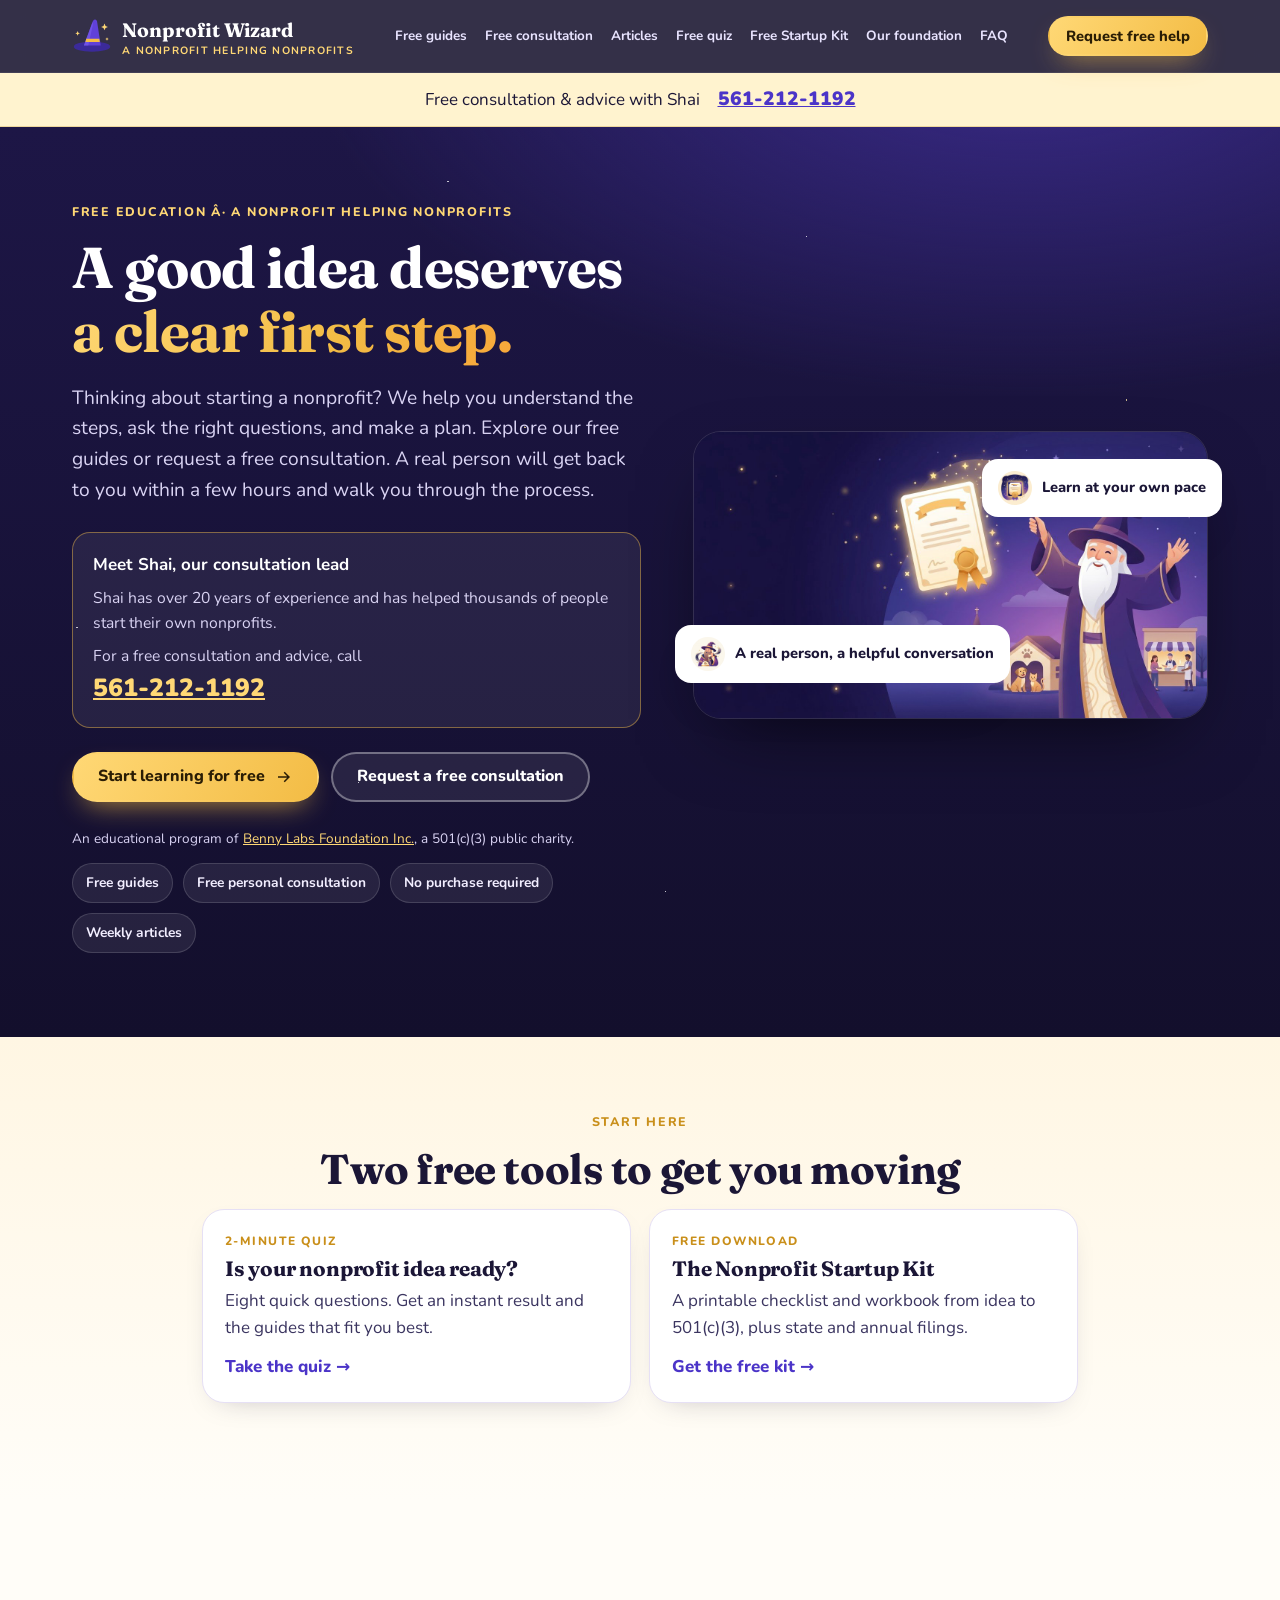
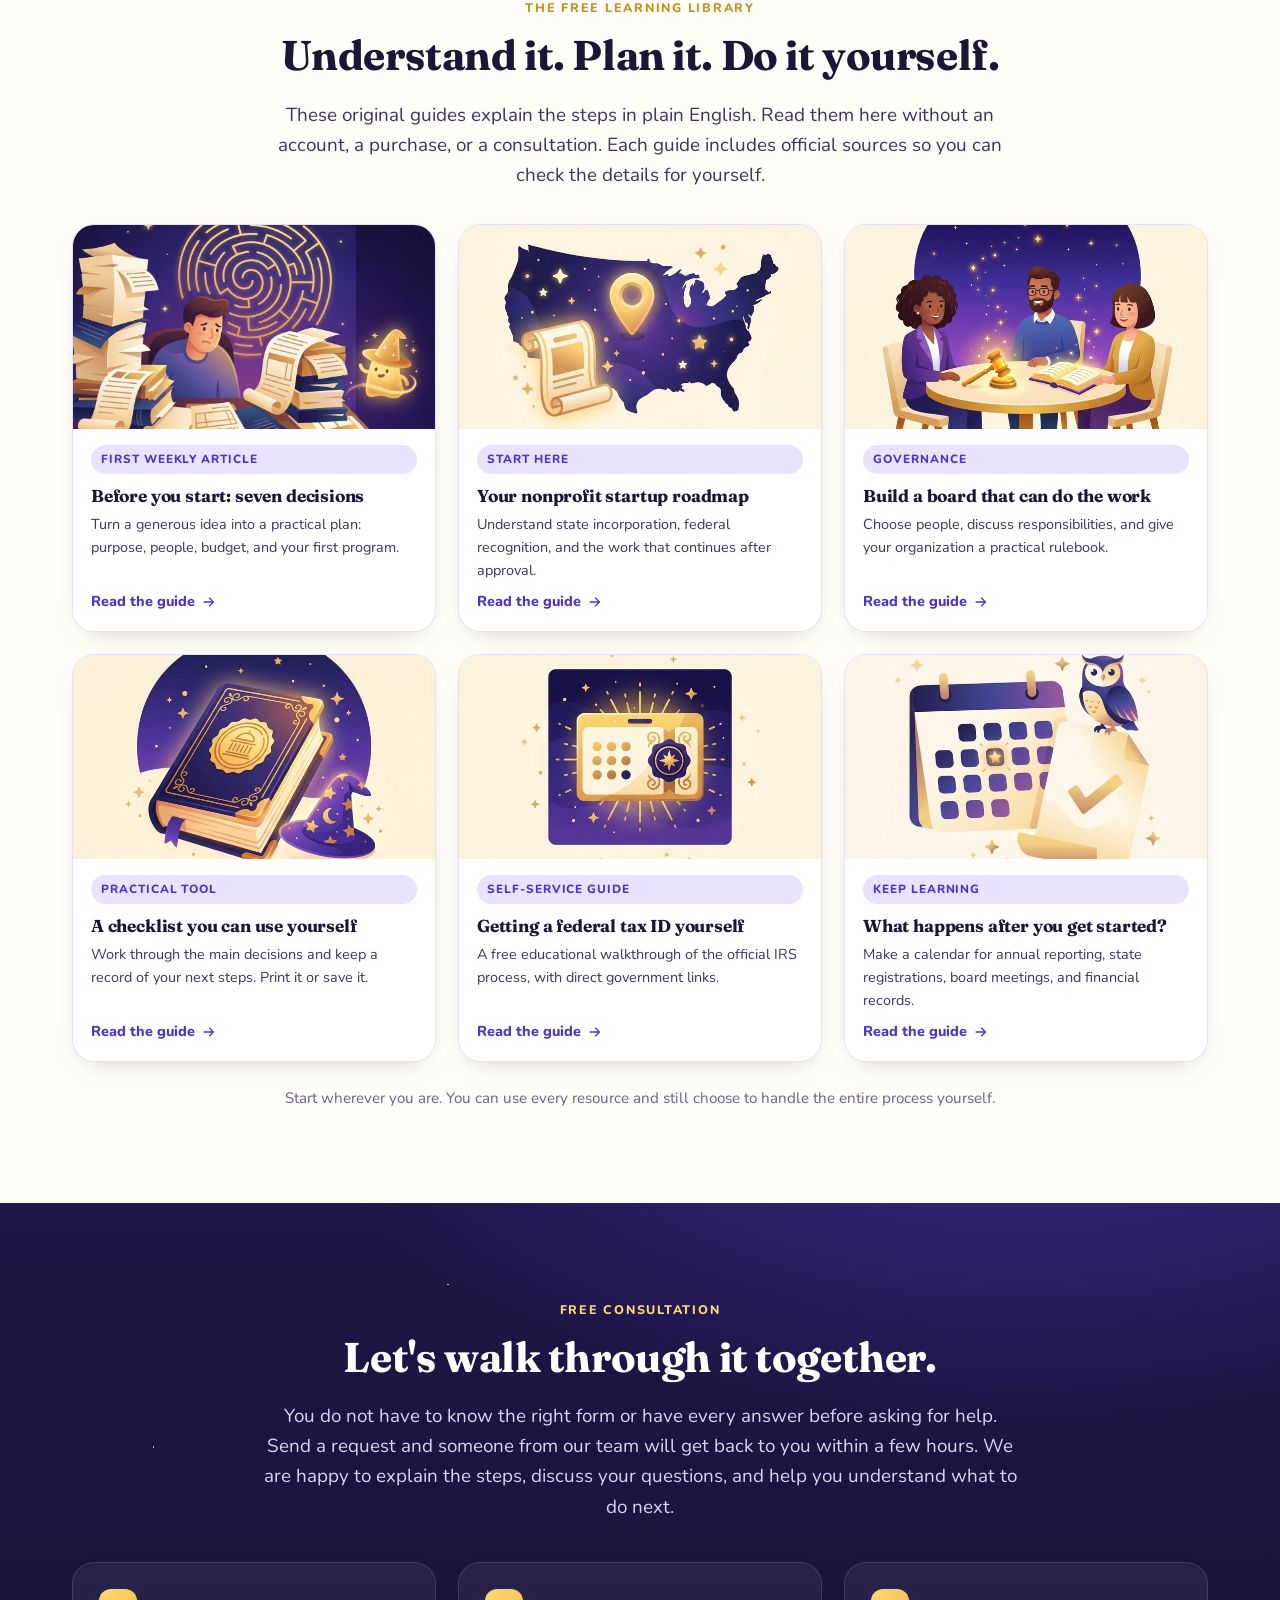
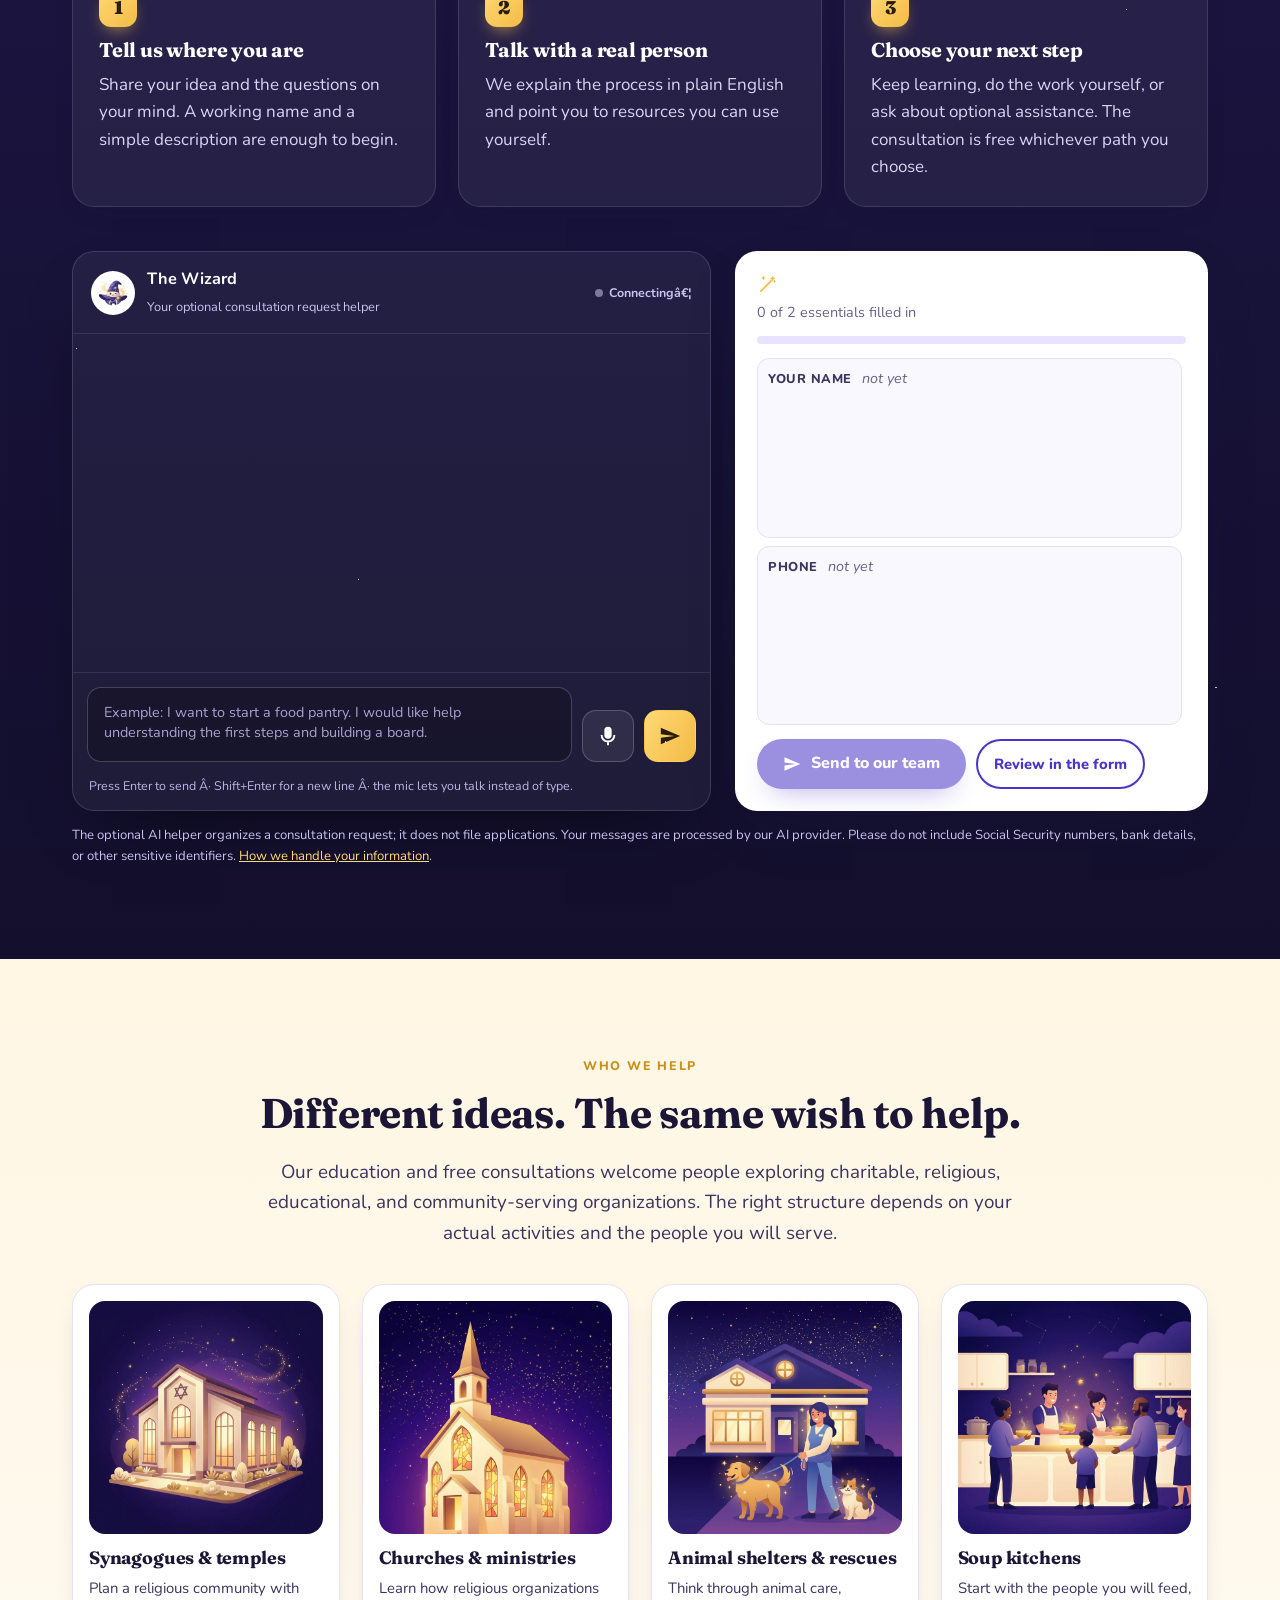
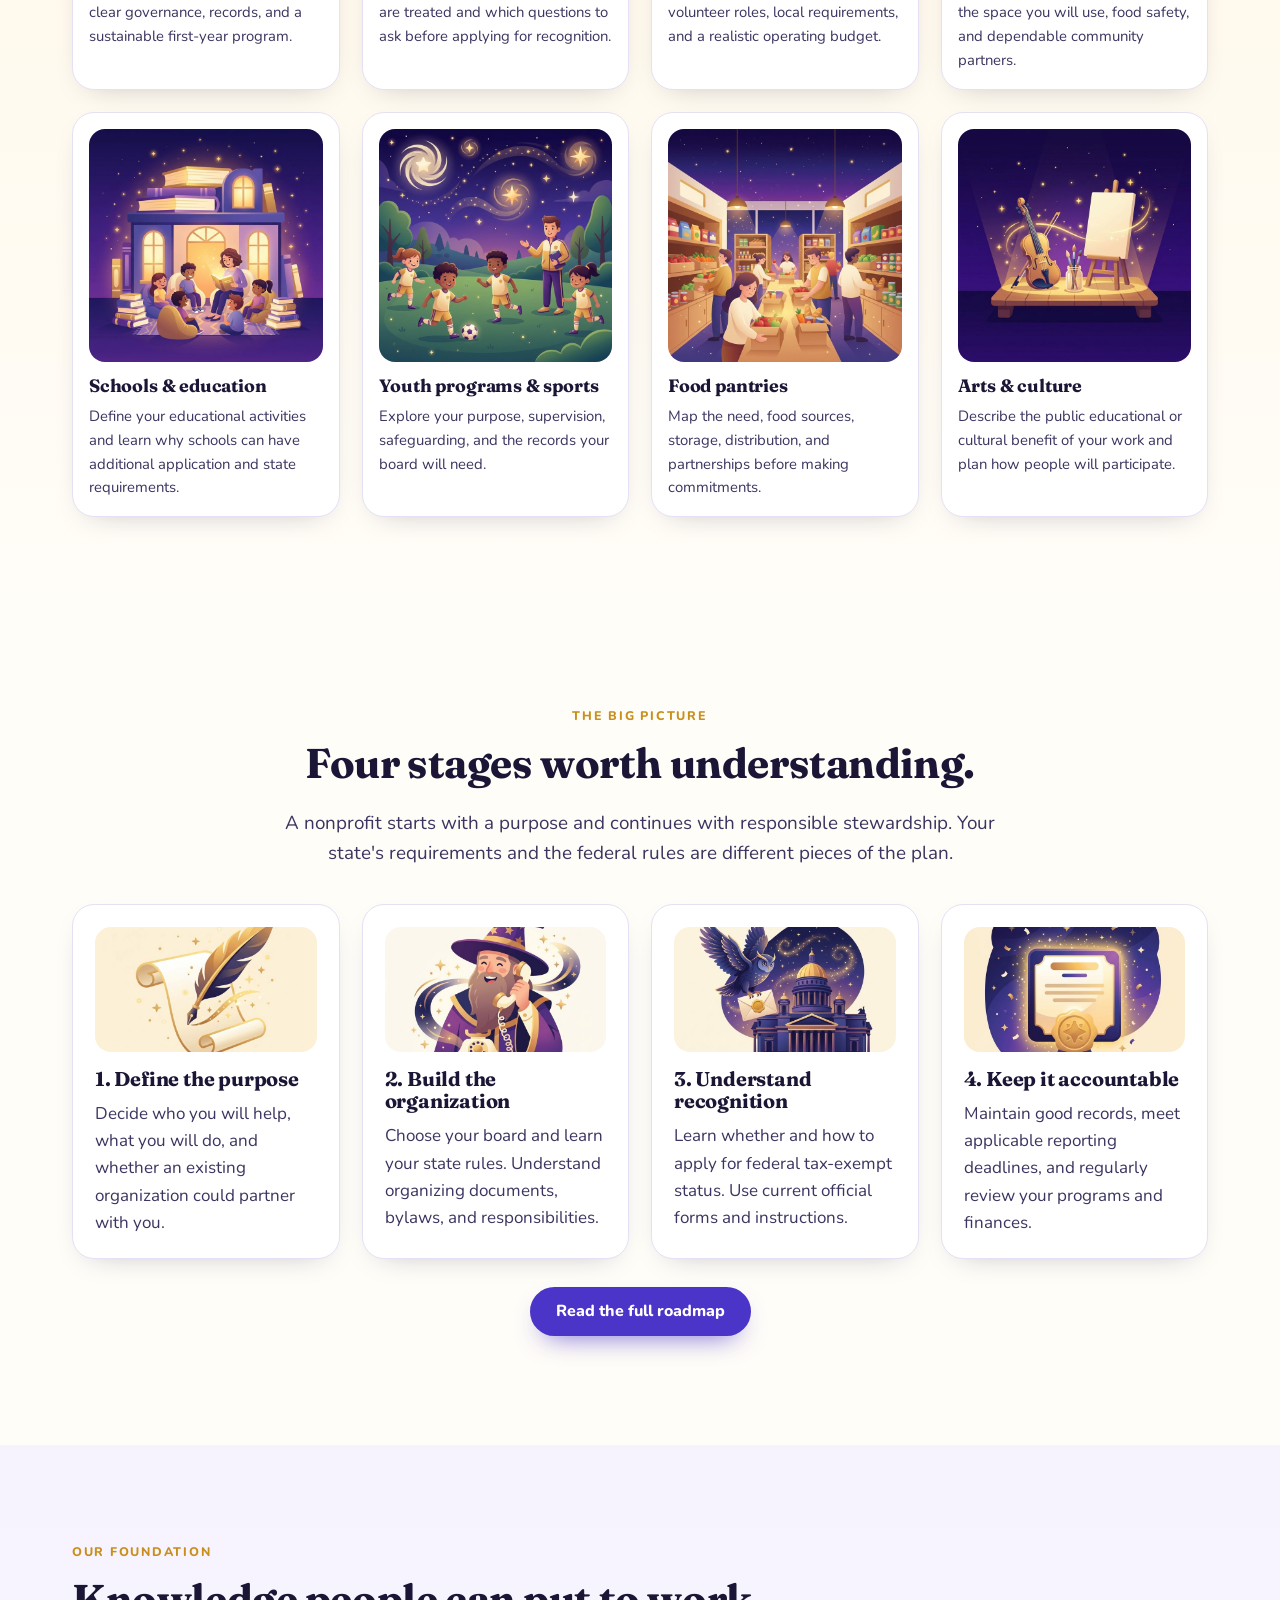
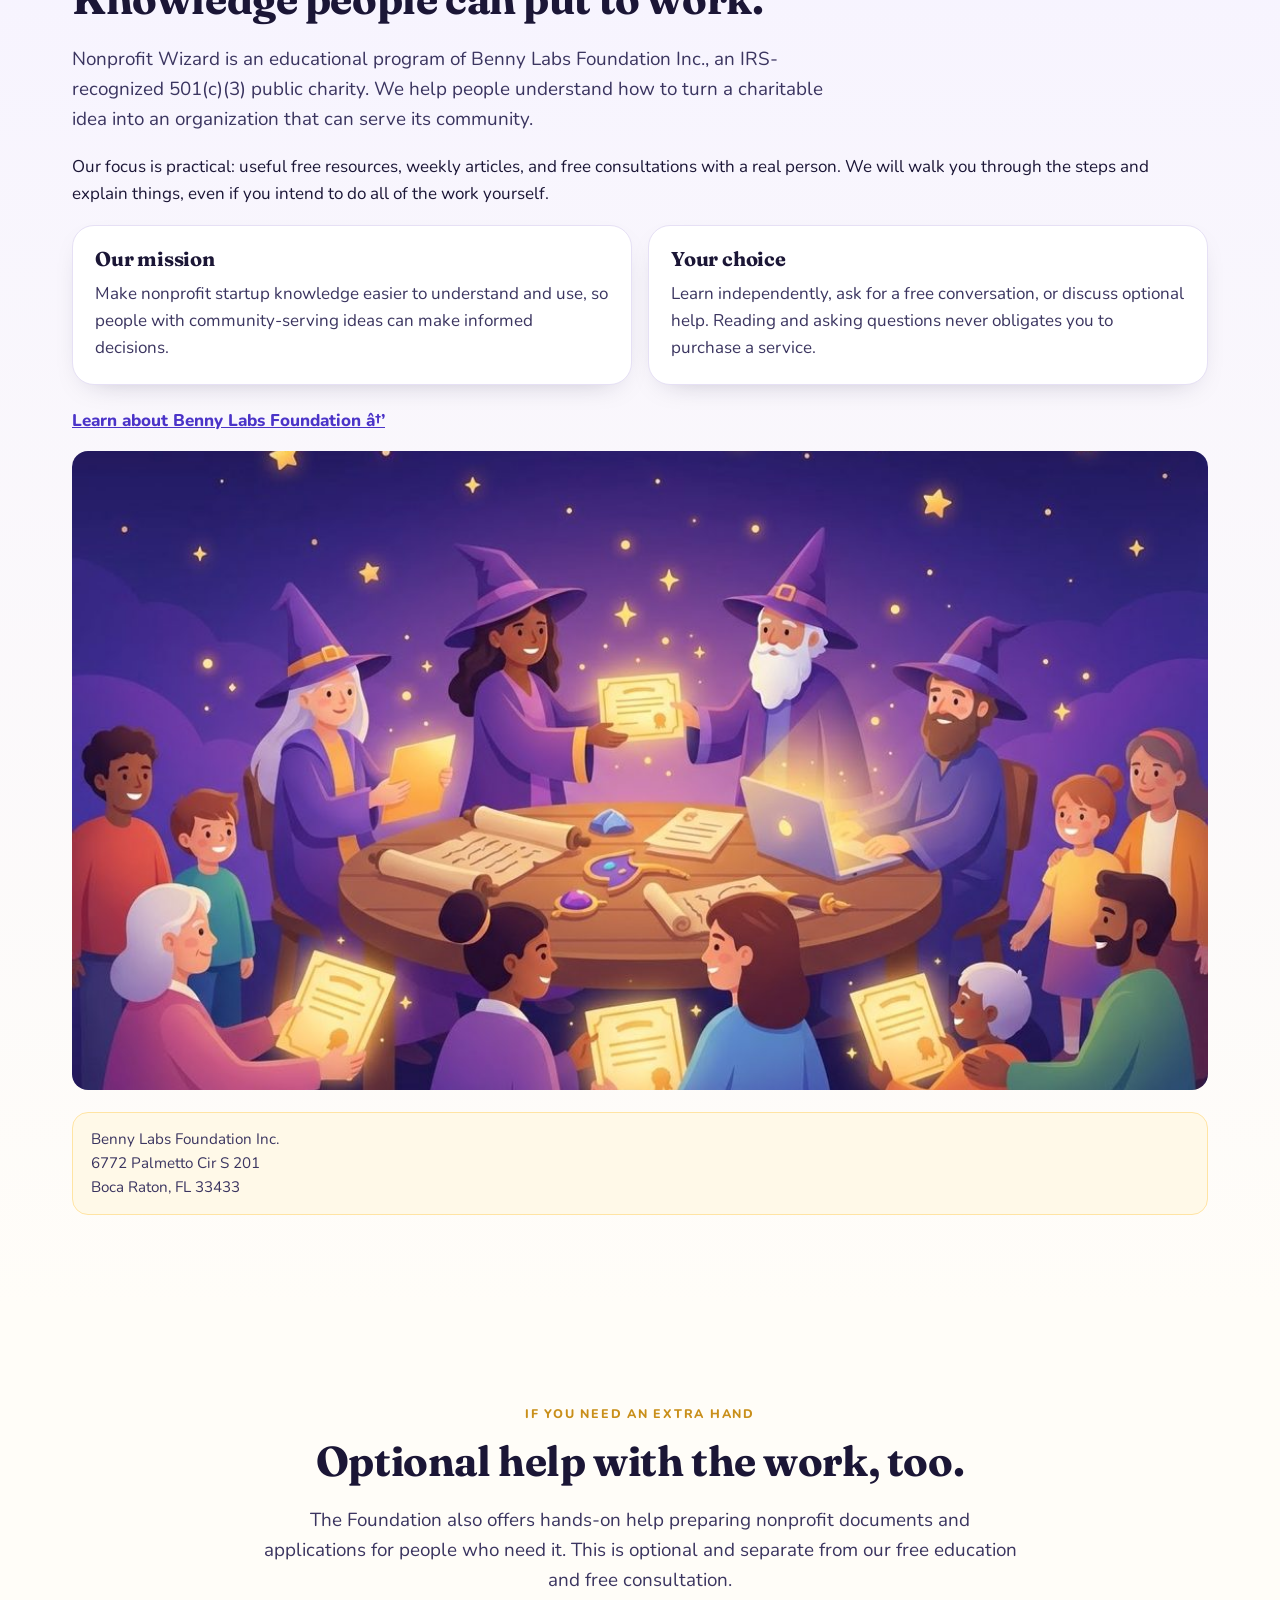
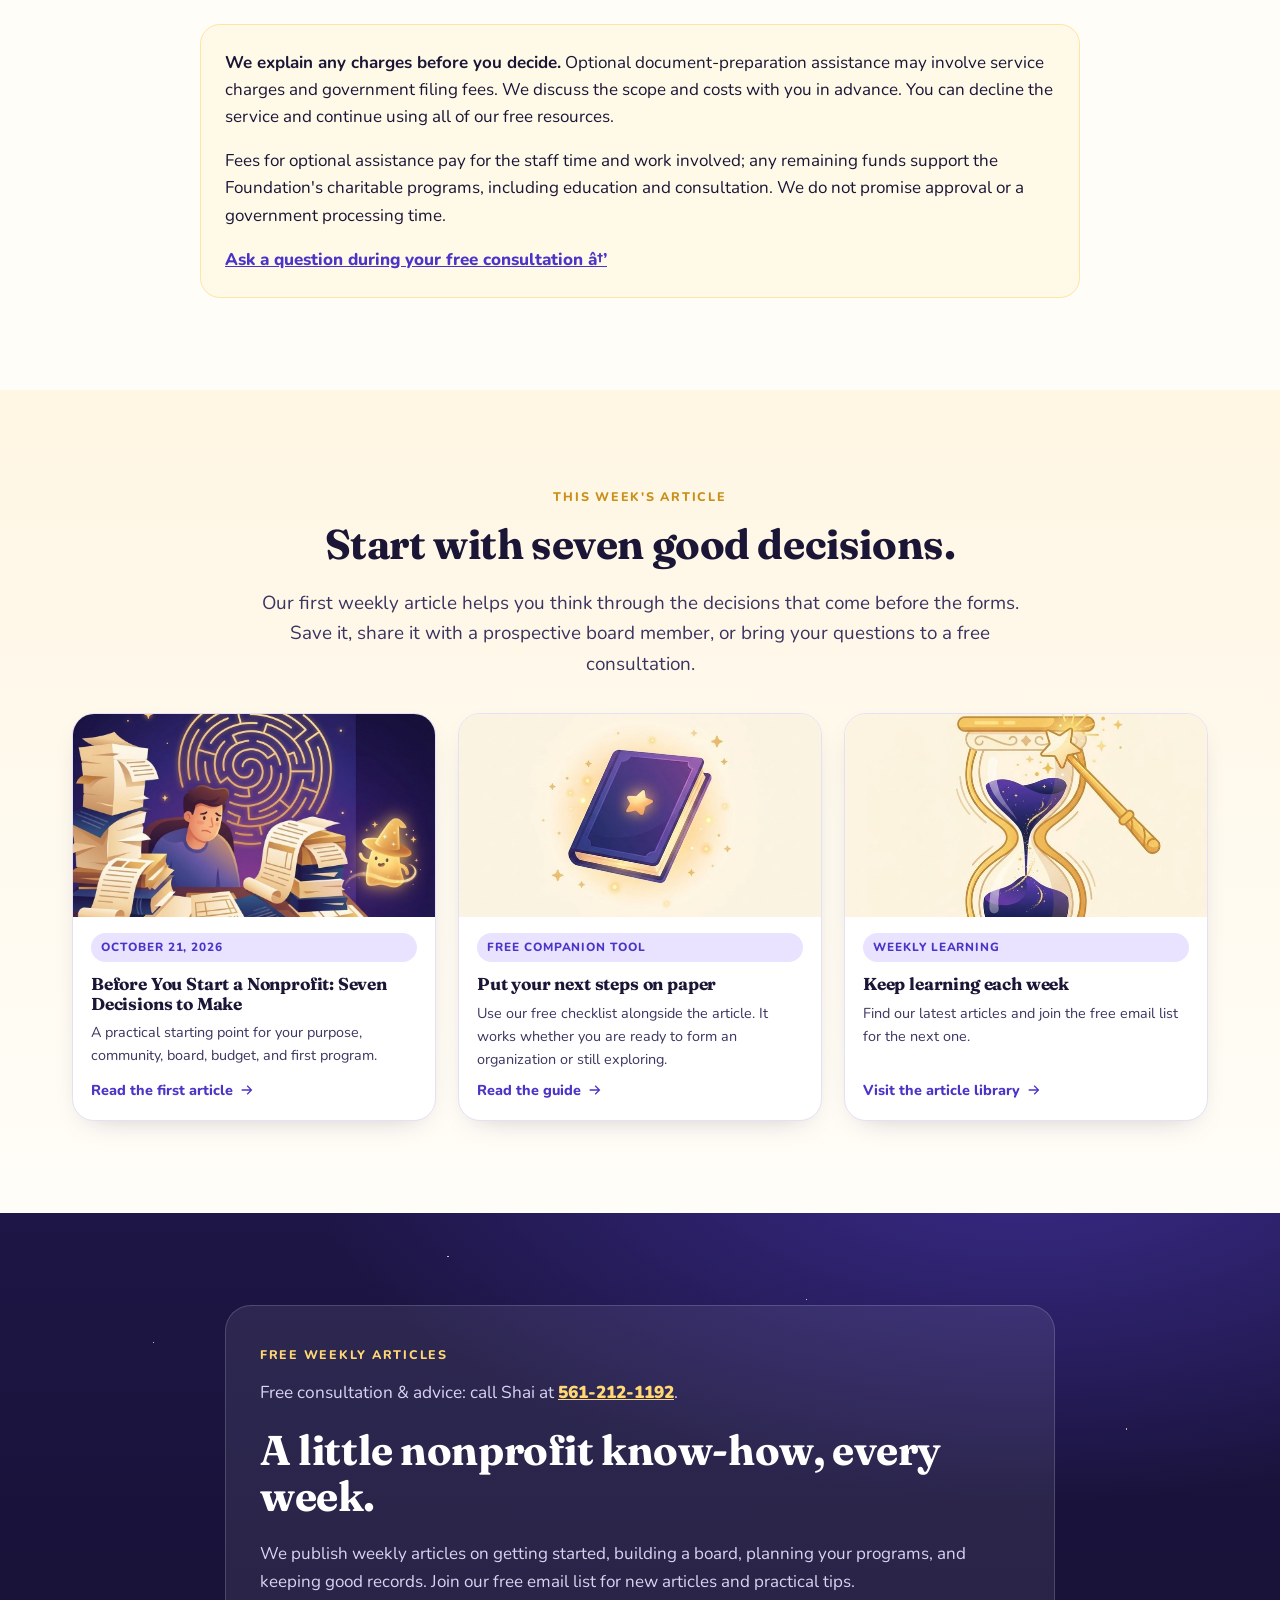
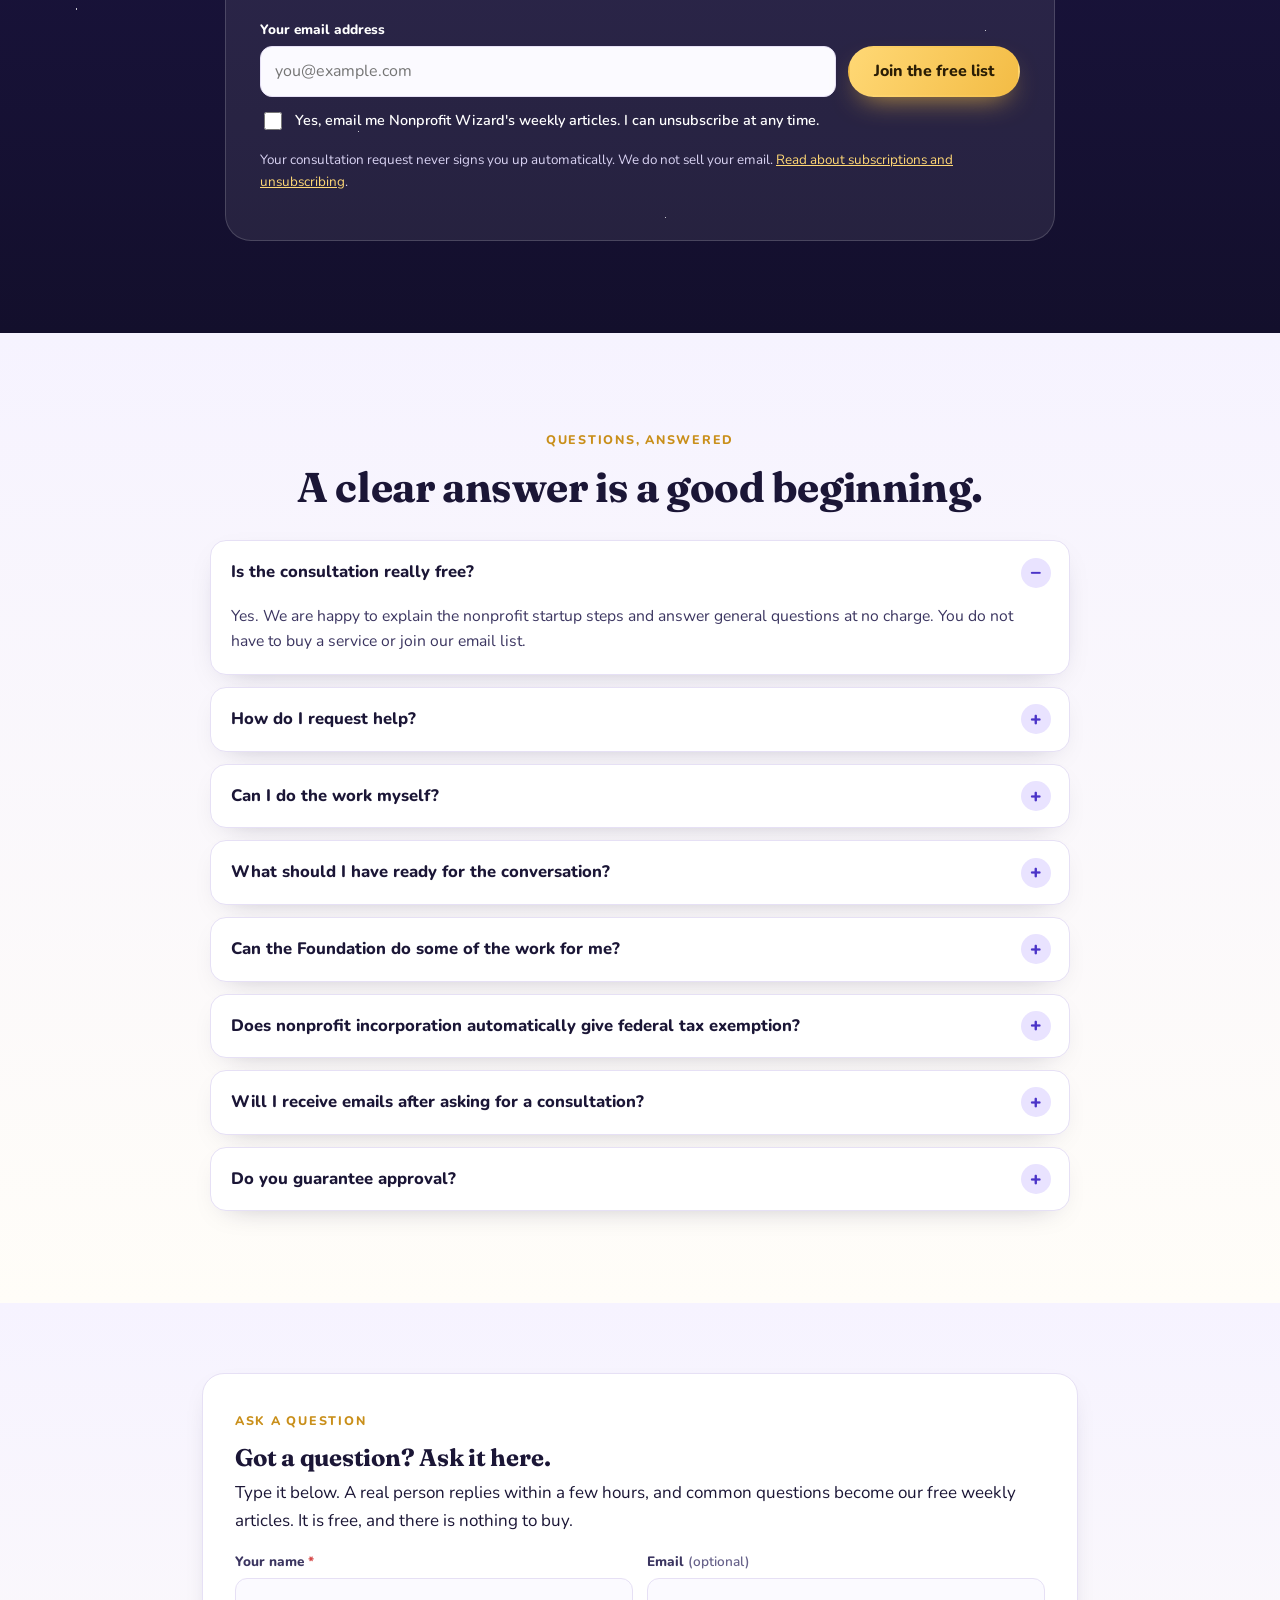
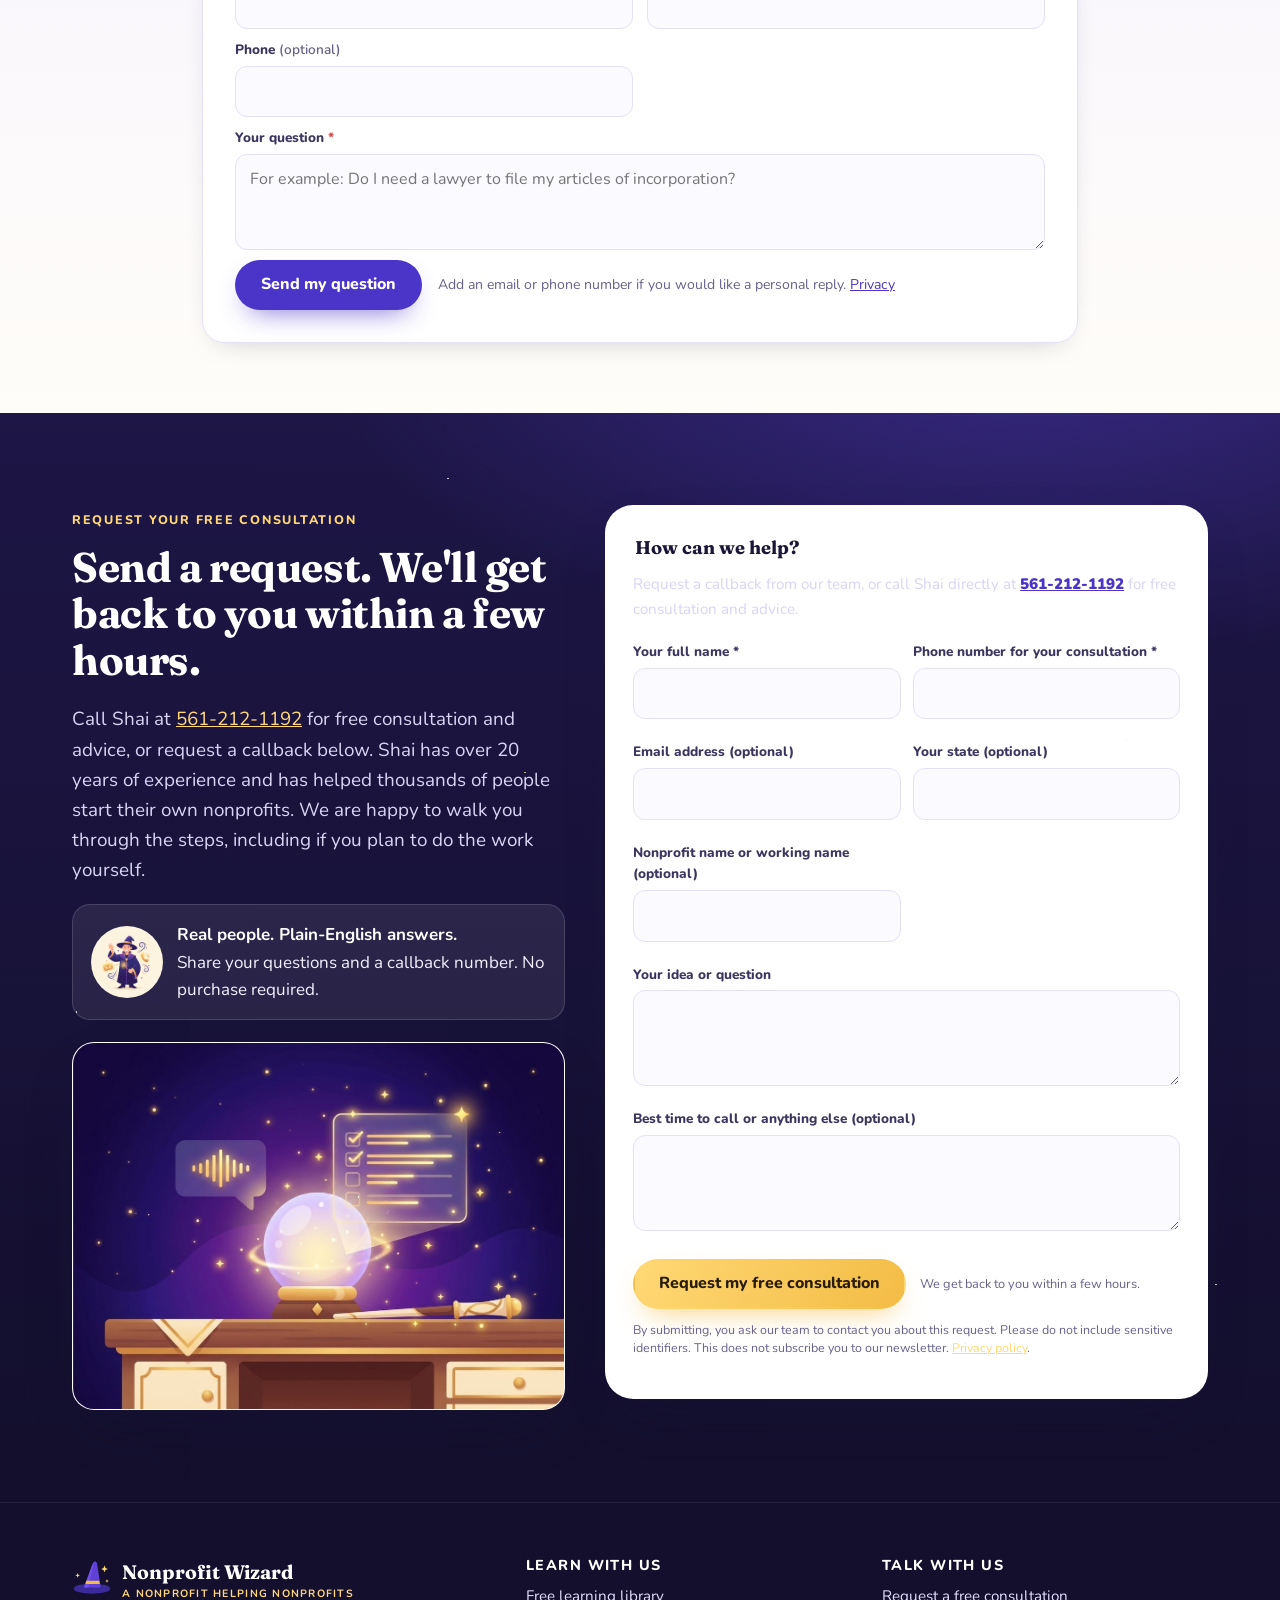
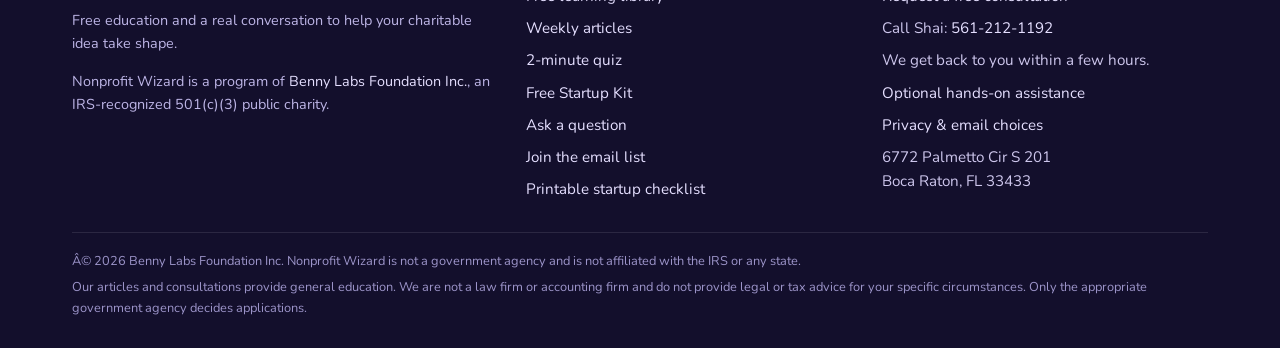
==== commit ce977022: "Track engaged-visitor conversions (quiz, startup kit, deep read) for Google Ad Grants" ====
--- a/index.html
+++ b/index.html
@@ -1,7 +1,7 @@
 <!DOCTYPE html><html lang="en"><head>
 <!-- Google tag (gtag.js) -->
 <script async src="https://www.googletagmanager.com/gtag/js?id=AW-18523106729"></script>
-<script>window.dataLayer = window.dataLayer || []; function gtag(){dataLayer.push(arguments);} gtag("js", new Date()); gtag("config", "AW-18523106729"); document.addEventListener("click", function (e) { var a = e.target.closest && e.target.closest("a"); if (a && a.protocol === "tel:") { if (window.nwTrack) { nwTrack("phone"); } else { gtag("event", "conversion", { send_to: "AW-18523106729/-k4ICPyFnKUdEKnbwIBF" }); } } });</script><script src="assets/track.js?v=20261021-features"></script>
+<script>window.dataLayer = window.dataLayer || []; function gtag(){dataLayer.push(arguments);} gtag("js", new Date()); gtag("config", "AW-18523106729"); document.addEventListener("click", function (e) { var a = e.target.closest && e.target.closest("a"); if (a && a.protocol === "tel:") { if (window.nwTrack) { nwTrack("phone"); } else { gtag("event", "conversion", { send_to: "AW-18523106729/-k4ICPyFnKUdEKnbwIBF" }); } } });</script><script src="assets/track.js?v=20261028-engage"></script>
 <meta charset="utf-8"><meta name="viewport" content="width=device-width,initial-scale=1"><title>Free Nonprofit Education &amp; Free Consultation | Nonprofit Wizard</title><meta name="description" content="Learn how to start a nonprofit with free guides, weekly articles, and a free personal consultation from Benny Labs Foundation. No purchase required."><link rel="canonical" href="https://nonprofitwizard.org/"><meta property="og:type" content="website"><meta property="og:title" content="Free Nonprofit Education &amp; Free Consultation"><meta property="og:description" content="Learn how to start a nonprofit with free guides, weekly articles, and a free personal consultation from Benny Labs Foundation. No purchase required."><meta property="og:url" content="https://nonprofitwizard.org/"><meta property="og:image" content="https://nonprofitwizard.org/assets/hero.jpg"><meta property="og:site_name" content="Nonprofit Wizard"><meta name="twitter:card" content="summary_large_image"><meta name="twitter:title" content="Free Nonprofit Education &amp; Free Consultation"><meta name="twitter:description" content="Learn how to start a nonprofit with free guides, weekly articles, and a free personal consultation from Benny Labs Foundation. No purchase required."><meta name="twitter:image" content="https://nonprofitwizard.org/assets/hero.jpg"><meta name="theme-color" content="#1d1646"><link rel="icon" href="assets/favicon.png"><link rel="apple-touch-icon" href="assets/apple-touch-icon.png"><link rel="preconnect" href="https://fonts.googleapis.com"><link rel="preconnect" href="https://fonts.gstatic.com" crossorigin><link href="https://fonts.googleapis.com/css2?family=Fraunces:opsz,wght@9..144,600;9..144,700&family=Nunito:wght@400;600;700;800;900&display=swap" rel="stylesheet"><link rel="stylesheet" href="assets/theme.css?v=20261021-features"><link rel="alternate" type="application/rss+xml" title="Nonprofit Wizard articles" href="feed.xml"><script type="application/ld+json">{"@context": "https://schema.org", "@type": "WebPage", "headline": "Free Nonprofit Education & Free Consultation", "description": "Learn how to start a nonprofit with free guides, weekly articles, and a free personal consultation from Benny Labs Foundation. No purchase required.", "url": "https://nonprofitwizard.org/", "inLanguage": "en", "publisher": {"@type": "Organization", "name": "Benny Labs Foundation Inc.", "url": "https://bennylabs.org/"}}</script><script>window.NW={"fields": [{"key": "full_name", "label": "Your full name", "required": true}, {"key": "phone", "label": "Phone number for your consultation", "required": true}, {"key": "email", "label": "Email address (optional)", "required": false}, {"key": "state", "label": "Your state (optional)", "required": false}, {"key": "org_name", "label": "Nonprofit name or working name (optional)", "required": false}, {"key": "mission", "label": "Your idea or question", "required": false}, {"key": "notes", "label": "Best time to call or anything else (optional)", "required": false}], "script": [{"key": "full_name", "wizard_says": "What name should our team use?"}, {"key": "phone", "wizard_says": "What phone number should we use for your free consultation?"}, {"key": "email", "wizard_says": "Email address (optional)?"}, {"key": "state", "wizard_says": "Your state (optional)?"}, {"key": "org_name", "wizard_says": "Nonprofit name or working name (optional)?"}, {"key": "mission", "wizard_says": "Your idea or question?"}, {"key": "notes", "wizard_says": "Best time to call or anything else (optional)?"}], "systemPrompt": "Extract consultation request details from the user messages. Return ONLY a JSON object with string values for these keys: full_name, phone, email, state, org_name, mission, notes. Use only details actually supplied; missing values must be empty strings. Normalize spoken email addresses carefully. Do not collect Social Security numbers, bank details, or other sensitive identifiers. Summarize the person's idea or question in mission without inventing facts. Put a requested callback time in notes. This is an educational consultation request, not an application or document drafting service. Do not offer paid packages, quote prices, or give personalized legal or tax advice.", "greeting": "Welcome! I'm the Wizard, our optional AI request helper. Tell me what you would like to understand about starting a nonprofit. I can organize your questions so a real person can get back to you within a few hours for a free consultation. You can also use the form below.", "done": "Your request is ready to review. Press Send to our team when you are happy with it. Someone will get back to you within a few hours for a free consultation. We are happy to explain the steps even if you plan to do the work yourself.", "freePrompt": "What is your idea, and which steps would you like help understanding? Share your name and a callback number when you are ready.", "bridgeUrl": "https://bennygoldstein.github.io/nonprofitwizard-ai/", "bridgeOrigin": "https://bennygoldstein.github.io", "model": "claude-opus-5", "formEndpoint": "https://nonprofitwizard-signup.netlify.app/.netlify/functions/contact", "successMessage": "Thank you. Your request has been sent to our team. Someone will get back to you within a few hours for your free consultation.", "errorMessage": "Your request could not be sent. Please check your details and try again."};</script><script src="assets/wizard.js?v=20261021-features" defer></script></head><body><a class="skip-link" href="#main">Skip to content</a><svg width="0" height="0" style="position:absolute" aria-hidden="true">
   <symbol id="ico-spark" viewBox="0 0 24 24"><path d="M12 0c.6 6.5 5.5 11.4 12 12-6.5.6-11.4 5.5-12 12-.6-6.5-5.5-11.4-12-12C6.5 11.4 11.4 6.5 12 0z"/></symbol>
   <symbol id="ico-hat" viewBox="0 0 64 64">
@@ -32,7 +32,7 @@
 </svg>
 <header class="nav" id="top"><div class="wrap"><a class="brand" href="index.html" aria-label="Nonprofit Wizard home"><svg aria-hidden="true"><use href="#ico-hat"/></svg><span>Nonprofit Wizard<small>A nonprofit helping nonprofits</small></span></a><nav class="navlinks" id="navlinks" aria-label="Main navigation">
 <a href="#learn">Free guides</a><a href="#how-it-works">Free consultation</a><a href="articles.html">Articles</a><a href="quiz.html">Free quiz</a><a href="startup-kit.html">Free Startup Kit</a><a href="#about">Our foundation</a><a href="#faq">FAQ</a></nav>
-<div class="navcta"><a class="btn btn-gold btn-sm" href="#contact">Request free help</a><button class="burger" id="burger" aria-label="Open menu" aria-expanded="false" aria-controls="navlinks">&#9776;</button></div></div></header><div class="consultation-bar"><div class="wrap"><span>Free consultation &amp; advice with Shai</span><a href="tel:+15612121192">561-212-1192</a></div></div><main id="main"><section class="hero dark starry" id="home"><div class="wrap"><div class="grid"><div class="reveal"><div class="eyebrow">Free education · A nonprofit helping nonprofits</div><h1>A good idea deserves <span class="hl">a clear first step.</span></h1><p class="lede">Thinking about starting a nonprofit? We help you understand the steps, ask the right questions, and make a plan. Explore our free guides or request a free consultation. A real person will get back to you within a few hours and walk you through the process.</p><div class="advisor-card"><strong>Meet Shai, our consultation lead</strong><p>Shai has over 20 years of experience and has helped thousands of people start their own nonprofits.</p><p>For a free consultation and advice, call<br><a href="tel:+15612121192">561-212-1192</a></p></div><div class="ctas"><a class="btn btn-gold" href="#learn">Start learning for free <svg aria-hidden="true"><use href="#ico-arrow"/></svg></a><a class="btn btn-ghost" href="#contact">Request a free consultation</a></div><p class="foundation-line">An educational program of <a href="https://bennylabs.org/">Benny Labs Foundation Inc.</a>, a 501(c)(3) public charity.</p><div class="badges"><span class="badge">Free guides</span><span class="badge">Free personal consultation</span><span class="badge">No purchase required</span><span class="badge">Weekly articles</span></div></div><div class="heroart reveal"><img src="assets/hero.jpg" width="1376" height="768" alt="A friendly wizard helping a synagogue, church, animal shelter, and soup kitchen take their first steps" fetchpriority="high"><div class="float f1"><img src="assets/step-call.jpg" alt=""> A real person, a helpful conversation</div><div class="float f2"><img src="assets/step-approved.jpg" alt=""> Learn at your own pace</div></div></div></div></section><!--nw:hometeasers--><section class="cream nw-section" id="start-here" aria-label="Free tools"><div class="wrap"><div class="center"><span class="eyebrow">Start here</span><h2 style="margin-bottom:.4em">Two free tools to get you moving</h2></div><div class="nw-teasers">
+<div class="navcta"><a class="btn btn-gold btn-sm" href="#contact">Request free help</a><button class="burger" id="burger" aria-label="Open menu" aria-expanded="false" aria-controls="navlinks">&#9776;</button></div></div></header><div class="consultation-bar"><div class="wrap"><span>Free consultation &amp; advice with Shai</span><a href="tel:+15612121192">561-212-1192</a></div></div><main id="main"><section class="hero dark starry" id="home"><div class="wrap"><div class="grid"><div class="reveal"><div class="eyebrow">Free education Â· A nonprofit helping nonprofits</div><h1>A good idea deserves <span class="hl">a clear first step.</span></h1><p class="lede">Thinking about starting a nonprofit? We help you understand the steps, ask the right questions, and make a plan. Explore our free guides or request a free consultation. A real person will get back to you within a few hours and walk you through the process.</p><div class="advisor-card"><strong>Meet Shai, our consultation lead</strong><p>Shai has over 20 years of experience and has helped thousands of people start their own nonprofits.</p><p>For a free consultation and advice, call<br><a href="tel:+15612121192">561-212-1192</a></p></div><div class="ctas"><a class="btn btn-gold" href="#learn">Start learning for free <svg aria-hidden="true"><use href="#ico-arrow"/></svg></a><a class="btn btn-ghost" href="#contact">Request a free consultation</a></div><p class="foundation-line">An educational program of <a href="https://bennylabs.org/">Benny Labs Foundation Inc.</a>, a 501(c)(3) public charity.</p><div class="badges"><span class="badge">Free guides</span><span class="badge">Free personal consultation</span><span class="badge">No purchase required</span><span class="badge">Weekly articles</span></div></div><div class="heroart reveal"><img src="assets/hero.jpg" width="1376" height="768" alt="A friendly wizard helping a synagogue, church, animal shelter, and soup kitchen take their first steps" fetchpriority="high"><div class="float f1"><img src="assets/step-call.jpg" alt=""> A real person, a helpful conversation</div><div class="float f2"><img src="assets/step-approved.jpg" alt=""> Learn at your own pace</div></div></div></div></section><!--nw:hometeasers--><section class="cream nw-section" id="start-here" aria-label="Free tools"><div class="wrap"><div class="center"><span class="eyebrow">Start here</span><h2 style="margin-bottom:.4em">Two free tools to get you moving</h2></div><div class="nw-teasers">
 <a class="nw-teaser" href="quiz.html"><span class="tag">2-minute quiz</span><h3>Is your nonprofit idea ready?</h3><p>Eight quick questions. Get an instant result and the guides that fit you best.</p><span class="go">Take the quiz &rarr;</span></a>
 <a class="nw-teaser" href="startup-kit.html"><span class="tag">Free download</span><h3>The Nonprofit Startup Kit</h3><p>A printable checklist and workbook from idea to 501(c)(3), plus state and annual filings.</p><span class="go">Get the free kit &rarr;</span></a>
 </div></div></section><!--/nw:hometeasers--><section id="learn"><div class="wrap"><div class="center reveal"><span class="eyebrow">The free learning library</span><h2>Understand it. Plan it. Do it yourself.</h2><p class="lede">These original guides explain the steps in plain English. Read them here without an account, a purchase, or a consultation. Each guide includes official sources so you can check the details for yourself.</p></div><div class="resource-grid"><a class="rescard reveal" href="article-before-you-start.html"><img src="assets/diy-hard.jpg" width="720" height="405" alt="" loading="lazy"><div class="body"><span class="chip">First weekly article</span><h3>Before you start: seven decisions</h3><p>Turn a generous idea into a practical plan: purpose, people, budget, and your first program.</p><span class="more">Read the guide <svg aria-hidden="true"><use href="#ico-arrow"/></svg></span></div></a><a class="rescard reveal" href="nonprofit-roadmap.html"><img src="assets/res-state.jpg" width="720" height="405" alt="" loading="lazy"><div class="body"><span class="chip">Start here</span><h3>Your nonprofit startup roadmap</h3><p>Understand state incorporation, federal recognition, and the work that continues after approval.</p><span class="more">Read the guide <svg aria-hidden="true"><use href="#ico-arrow"/></svg></span></div></a><a class="rescard reveal" href="board-and-bylaws.html"><img src="assets/res-board.jpg" width="720" height="405" alt="" loading="lazy"><div class="body"><span class="chip">Governance</span><h3>Build a board that can do the work</h3><p>Choose people, discuss responsibilities, and give your organization a practical rulebook.</p><span class="more">Read the guide <svg aria-hidden="true"><use href="#ico-arrow"/></svg></span></div></a><a class="rescard reveal" href="startup-checklist.html"><img src="assets/res-handbook.jpg" width="720" height="405" alt="" loading="lazy"><div class="body"><span class="chip">Practical tool</span><h3>A checklist you can use yourself</h3><p>Work through the main decisions and keep a record of your next steps. Print it or save it.</p><span class="more">Read the guide <svg aria-hidden="true"><use href="#ico-arrow"/></svg></span></div></a><a class="rescard reveal" href="apply-for-ein-yourself.html"><img src="assets/res-ein.jpg" width="720" height="405" alt="" loading="lazy"><div class="body"><span class="chip">Self-service guide</span><h3>Getting a federal tax ID yourself</h3><p>A free educational walkthrough of the official IRS process, with direct government links.</p><span class="more">Read the guide <svg aria-hidden="true"><use href="#ico-arrow"/></svg></span></div></a><a class="rescard reveal" href="ongoing-responsibilities.html"><img src="assets/res-990.jpg" width="720" height="405" alt="" loading="lazy"><div class="body"><span class="chip">Keep learning</span><h3>What happens after you get started?</h3><p>Make a calendar for annual reporting, state registrations, board meetings, and financial records.</p><span class="more">Read the guide <svg aria-hidden="true"><use href="#ico-arrow"/></svg></span></div></a></div><p class="guide-note center">Start wherever you are. You can use every resource and still choose to handle the entire process yourself.</p></div></section><section class="dark starry" id="how-it-works"><div class="wrap"><div class="center reveal"><span class="eyebrow">Free consultation</span><h2>Let's walk through it together.</h2><p class="lede">You do not have to know the right form or have every answer before asking for help. Send a request and someone from our team will get back to you within a few hours. We are happy to explain the steps, discuss your questions, and help you understand what to do next.</p></div><div class="grid3 steps3"><div class="card reveal"><span class="num">1</span><h3>Tell us where you are</h3><p>Share your idea and the questions on your mind. A working name and a simple description are enough to begin.</p></div><div class="card reveal"><span class="num">2</span><h3>Talk with a real person</h3><p>We explain the process in plain English and point you to resources you can use yourself.</p></div><div class="card reveal"><span class="num">3</span><h3>Choose your next step</h3><p>Keep learning, do the work yourself, or ask about optional assistance. The consultation is free whichever path you choose.</p></div></div><div class="wizard reveal">
@@ -40,7 +40,7 @@
         <div class="chathead">
           <img src="assets/mascot.jpg" alt="">
           <div><b>The Wizard</b><small>Your optional consultation request helper</small></div>
-          <span class="status"><i class="dot" id="aidot"></i> <span id="ailabel">Connecting…</span></span>
+          <span class="status"><i class="dot" id="aidot"></i> <span id="ailabel">Connectingâ€¦</span></span>
         </div>
         <div class="chatlog" id="chatlog"></div>
         <div class="chatin">
@@ -48,7 +48,7 @@
           <button class="iconbtn" id="chatmic" type="button" aria-label="Talk instead of typing" aria-pressed="false" title="Talk instead of typing"><svg aria-hidden="true"><use href="#ico-mic"/></svg></button>
           <button class="iconbtn send" id="chatsend" type="button" aria-label="Send"><svg aria-hidden="true"><use href="#ico-send"/></svg></button>
         </div>
-        <div class="chatfoot">Press Enter to send · Shift+Enter for a new line · the mic lets you talk instead of type.</div>
+        <div class="chatfoot">Press Enter to send Â· Shift+Enter for a new line Â· the mic lets you talk instead of type.</div>
       </div>
       <div class="summary">
         <h3><svg aria-hidden="true"><use href="#ico-wand"/></svg> Your consultation request</h3>
@@ -63,7 +63,7 @@
         </div>
       </div>
     </div>
-    <div class="ai-note reveal"><span>The optional AI helper organizes a consultation request; it does not file applications. Your messages are processed by our AI provider. Please do not include Social Security numbers, bank details, or other sensitive identifiers. <a href="privacy.html">How we handle your information</a>.</span></div></div></section><section class="cream" id="who-we-help"><div class="wrap"><div class="center reveal"><span class="eyebrow">Who we help</span><h2>Different ideas. The same wish to help.</h2><p class="lede">Our education and free consultations welcome people exploring charitable, religious, educational, and community-serving organizations. The right structure depends on your actual activities and the people you will serve.</p></div><div class="grid4 orgs" style="margin-top:36px"><div class="card reveal"><img src="assets/org-synagogue.jpg" width="720" height="720" alt="Synagogues &amp; temples illustration" loading="lazy"><h3>Synagogues &amp; temples</h3><p>Plan a religious community with clear governance, records, and a sustainable first-year program.</p></div><div class="card reveal"><img src="assets/org-church.jpg" width="720" height="720" alt="Churches &amp; ministries illustration" loading="lazy"><h3>Churches &amp; ministries</h3><p>Learn how religious organizations are treated and which questions to ask before applying for recognition.</p></div><div class="card reveal"><img src="assets/org-shelter.jpg" width="720" height="720" alt="Animal shelters &amp; rescues illustration" loading="lazy"><h3>Animal shelters &amp; rescues</h3><p>Think through animal care, volunteer roles, local requirements, and a realistic operating budget.</p></div><div class="card reveal"><img src="assets/org-soup-kitchen.jpg" width="720" height="720" alt="Soup kitchens illustration" loading="lazy"><h3>Soup kitchens</h3><p>Start with the people you will feed, the space you will use, food safety, and dependable community partners.</p></div><div class="card reveal"><img src="assets/org-school.jpg" width="720" height="720" alt="Schools &amp; education illustration" loading="lazy"><h3>Schools &amp; education</h3><p>Define your educational activities and learn why schools can have additional application and state requirements.</p></div><div class="card reveal"><img src="assets/org-sports.jpg" width="720" height="720" alt="Youth programs &amp; sports illustration" loading="lazy"><h3>Youth programs &amp; sports</h3><p>Explore your purpose, supervision, safeguarding, and the records your board will need.</p></div><div class="card reveal"><img src="assets/org-food-pantry.jpg" width="720" height="720" alt="Food pantries illustration" loading="lazy"><h3>Food pantries</h3><p>Map the need, food sources, storage, distribution, and partnerships before making commitments.</p></div><div class="card reveal"><img src="assets/org-arts.jpg" width="720" height="720" alt="Arts &amp; culture illustration" loading="lazy"><h3>Arts &amp; culture</h3><p>Describe the public educational or cultural benefit of your work and plan how people will participate.</p></div></div></div></section><section id="process"><div class="wrap"><div class="center reveal"><span class="eyebrow">The big picture</span><h2>Four stages worth understanding.</h2><p class="lede">A nonprofit starts with a purpose and continues with responsible stewardship. Your state's requirements and the federal rules are different pieces of the plan.</p></div><div class="grid4" style="margin-top:36px"><div class="card reveal"><img class="mini-art" src="assets/step-gather.jpg" alt="" loading="lazy"><h3>1. Define the purpose</h3><p>Decide who you will help, what you will do, and whether an existing organization could partner with you.</p></div><div class="card reveal"><img class="mini-art" src="assets/step-call.jpg" alt="" loading="lazy"><h3>2. Build the organization</h3><p>Choose your board and learn your state rules. Understand organizing documents, bylaws, and responsibilities.</p></div><div class="card reveal"><img class="mini-art" src="assets/step-file.jpg" alt="" loading="lazy"><h3>3. Understand recognition</h3><p>Learn whether and how to apply for federal tax-exempt status. Use current official forms and instructions.</p></div><div class="card reveal"><img class="mini-art" src="assets/step-approved.jpg" alt="" loading="lazy"><h3>4. Keep it accountable</h3><p>Maintain good records, meet applicable reporting deadlines, and regularly review your programs and finances.</p></div></div><p class="center" style="margin-top:28px"><a class="btn btn-royal" href="nonprofit-roadmap.html">Read the full roadmap</a></p></div></section><section class="lilacbg" id="about"><div class="wrap"><div class="aboutgrid"><div class="reveal"><span class="eyebrow">Our foundation</span><h2>Knowledge people can put to work.</h2><p class="lede">Nonprofit Wizard is an educational program of Benny Labs Foundation Inc., an IRS-recognized 501(c)(3) public charity. We help people understand how to turn a charitable idea into an organization that can serve its community.</p><p>Our focus is practical: useful free resources, weekly articles, and free consultations with a real person. We will walk you through the steps and explain things, even if you intend to do all of the work yourself.</p><div class="mv"><div class="card"><h3>Our mission</h3><p>Make nonprofit startup knowledge easier to understand and use, so people with community-serving ideas can make informed decisions.</p></div><div class="card"><h3>Your choice</h3><p>Learn independently, ask for a free conversation, or discuss optional help. Reading and asking questions never obligates you to purchase a service.</p></div></div><p style="margin-top:22px"><a class="text-link" href="https://bennylabs.org/">Learn about Benny Labs Foundation →</a></p></div><div class="reveal"><img class="mini-art" src="assets/team.jpg" alt="Friendly wizards sharing knowledge with people from their community" loading="lazy"><div class="npnote">Benny Labs Foundation Inc.<br>6772 Palmetto Cir S 201<br>Boca Raton, FL 33433</div></div></div></div></section><section id="programs"><div class="wrap"><div class="center reveal"><span class="eyebrow">If you need an extra hand</span><h2>Optional help with the work, too.</h2><p class="lede">The Foundation also offers hands-on help preparing nonprofit documents and applications for people who need it. This is optional and separate from our free education and free consultation.</p></div><div class="support-note reveal"><p><strong>We explain any charges before you decide.</strong> Optional document-preparation assistance may involve service charges and government filing fees. We discuss the scope and costs with you in advance. You can decline the service and continue using all of our free resources.</p><p>Fees for optional assistance pay for the staff time and work involved; any remaining funds support the Foundation's charitable programs, including education and consultation. We do not promise approval or a government processing time.</p><a href="#contact" class="text-link">Ask a question during your free consultation →</a></div></div></section><section class="cream" id="articles"><div class="wrap"><div class="center reveal"><span class="eyebrow">This week's article</span><h2>Start with seven good decisions.</h2><p class="lede">Our first weekly article helps you think through the decisions that come before the forms. Save it, share it with a prospective board member, or bring your questions to a free consultation.</p></div><div class="resource-grid"><a class="rescard reveal" href="article-before-you-start.html"><img src="assets/diy-hard.jpg" width="720" height="405" alt="" loading="lazy"><div class="body"><span class="chip">October 21, 2026</span><h3>Before You Start a Nonprofit: Seven Decisions to Make</h3><p>A practical starting point for your purpose, community, board, budget, and first program.</p><span class="more">Read the first article <svg aria-hidden="true"><use href="#ico-arrow"/></svg></span></div></a><a class="rescard reveal" href="startup-checklist.html"><img src="assets/short-form.jpg" width="720" height="405" alt="" loading="lazy"><div class="body"><span class="chip">Free companion tool</span><h3>Put your next steps on paper</h3><p>Use our free checklist alongside the article. It works whether you are ready to form an organization or still exploring.</p><span class="more">Read the guide <svg aria-hidden="true"><use href="#ico-arrow"/></svg></span></div></a><a class="rescard reveal" href="articles.html"><img src="assets/rush.jpg" width="720" height="405" alt="" loading="lazy"><div class="body"><span class="chip">Weekly learning</span><h3>Keep learning each week</h3><p>Find our latest articles and join the free email list for the next one.</p><span class="more">Visit the article library <svg aria-hidden="true"><use href="#ico-arrow"/></svg></span></div></a></div></div></section><section class="dark starry newsletter-section" id="subscribe"><div class="wrap"><div class="newsletter-box"><span class="eyebrow">Free weekly articles</span><p class="newsletter-contact">Free consultation &amp; advice: call Shai at <a href="tel:+15612121192">561-212-1192</a>.</p><h2>A little nonprofit know-how, every week.</h2><p>We publish weekly articles on getting started, building a board, planning your programs, and keeping good records. Join our free email list for new articles and practical tips.</p><form class="newsletter-form" data-newsletter><div class="f"><label for="newsletter-email">Your email address</label><input id="newsletter-email" name="email" type="email" autocomplete="email" placeholder="you@example.com" required maxlength="254"></div><button class="btn btn-gold" type="submit">Join the free list</button><div class="signup-consent"><input type="checkbox" name="consent" id="newsletter-consent" required><label for="newsletter-consent">Yes, email me Nonprofit Wizard's weekly articles. I can unsubscribe at any time.</label></div><div class="honey" aria-hidden="true"><label>Leave this empty<input name="bot-field" tabindex="-1" autocomplete="off"></label></div></form><p class="signup-status" role="status" aria-live="polite"></p><p class="fine">Your consultation request never signs you up automatically. We do not sell your email. <a href="privacy.html#newsletter">Read about subscriptions and unsubscribing</a>.</p></div></div></section><section class="lilacbg" id="faq"><div class="wrap"><div class="center reveal"><span class="eyebrow">Questions, answered</span><h2>A clear answer is a good beginning.</h2></div><div class="faqs"><details class="faq reveal" open><summary>Is the consultation really free?</summary><div class="a">Yes. We are happy to explain the nonprofit startup steps and answer general questions at no charge. You do not have to buy a service or join our email list.</div></details><details class="faq reveal"><summary>How do I request help?</summary><div class="a">Call Shai at <a href="tel:+15612121192">561-212-1192</a> for free consultation and advice, or use the consultation request form or optional Wizard helper. Someone from our team will get back to you within a few hours. Please include a phone number so we can arrange the conversation.</div></details><details class="faq reveal"><summary>Can I do the work myself?</summary><div class="a">Yes. Our free guides, checklist, and official-source links are designed to help you understand and handle the process yourself. Government agencies may charge filing fees, even when you prepare the documents yourself.</div></details><details class="faq reveal"><summary>What should I have ready for the conversation?</summary><div class="a">Your idea, the people or community you hope to serve, your state, and a few questions. You do not need completed forms or a finished business plan.</div></details><details class="faq reveal"><summary>Can the Foundation do some of the work for me?</summary><div class="a">Yes. You can ask about optional document-preparation assistance. We explain its scope, any service charges, and government fees before you make a decision. Choosing paid help is never a condition of using our free educational resources.</div></details><details class="faq reveal"><summary>Does nonprofit incorporation automatically give federal tax exemption?</summary><div class="a">No. State incorporation and federal tax-exempt recognition are separate. The right application and any exceptions depend on the organization. Our roadmap explains the distinction and links to the IRS.</div></details><details class="faq reveal"><summary>Will I receive emails after asking for a consultation?</summary><div class="a">We use your request to respond about your questions. Weekly articles require a separate, voluntary email subscription. You can unsubscribe at any time.</div></details><details class="faq reveal"><summary>Do you guarantee approval?</summary><div class="a">No. Only the relevant government agency can decide an application. We provide general education and explain the process; the site does not replace advice from your own lawyer or tax professional.</div></details></div></div></section><!--nw:homeask--><section class="lilacbg nw-section" id="ask-a-question"><div class="wrap"><div class="nw-ask big" id="ask">
+    <div class="ai-note reveal"><span>The optional AI helper organizes a consultation request; it does not file applications. Your messages are processed by our AI provider. Please do not include Social Security numbers, bank details, or other sensitive identifiers. <a href="privacy.html">How we handle your information</a>.</span></div></div></section><section class="cream" id="who-we-help"><div class="wrap"><div class="center reveal"><span class="eyebrow">Who we help</span><h2>Different ideas. The same wish to help.</h2><p class="lede">Our education and free consultations welcome people exploring charitable, religious, educational, and community-serving organizations. The right structure depends on your actual activities and the people you will serve.</p></div><div class="grid4 orgs" style="margin-top:36px"><div class="card reveal"><img src="assets/org-synagogue.jpg" width="720" height="720" alt="Synagogues &amp; temples illustration" loading="lazy"><h3>Synagogues &amp; temples</h3><p>Plan a religious community with clear governance, records, and a sustainable first-year program.</p></div><div class="card reveal"><img src="assets/org-church.jpg" width="720" height="720" alt="Churches &amp; ministries illustration" loading="lazy"><h3>Churches &amp; ministries</h3><p>Learn how religious organizations are treated and which questions to ask before applying for recognition.</p></div><div class="card reveal"><img src="assets/org-shelter.jpg" width="720" height="720" alt="Animal shelters &amp; rescues illustration" loading="lazy"><h3>Animal shelters &amp; rescues</h3><p>Think through animal care, volunteer roles, local requirements, and a realistic operating budget.</p></div><div class="card reveal"><img src="assets/org-soup-kitchen.jpg" width="720" height="720" alt="Soup kitchens illustration" loading="lazy"><h3>Soup kitchens</h3><p>Start with the people you will feed, the space you will use, food safety, and dependable community partners.</p></div><div class="card reveal"><img src="assets/org-school.jpg" width="720" height="720" alt="Schools &amp; education illustration" loading="lazy"><h3>Schools &amp; education</h3><p>Define your educational activities and learn why schools can have additional application and state requirements.</p></div><div class="card reveal"><img src="assets/org-sports.jpg" width="720" height="720" alt="Youth programs &amp; sports illustration" loading="lazy"><h3>Youth programs &amp; sports</h3><p>Explore your purpose, supervision, safeguarding, and the records your board will need.</p></div><div class="card reveal"><img src="assets/org-food-pantry.jpg" width="720" height="720" alt="Food pantries illustration" loading="lazy"><h3>Food pantries</h3><p>Map the need, food sources, storage, distribution, and partnerships before making commitments.</p></div><div class="card reveal"><img src="assets/org-arts.jpg" width="720" height="720" alt="Arts &amp; culture illustration" loading="lazy"><h3>Arts &amp; culture</h3><p>Describe the public educational or cultural benefit of your work and plan how people will participate.</p></div></div></div></section><section id="process"><div class="wrap"><div class="center reveal"><span class="eyebrow">The big picture</span><h2>Four stages worth understanding.</h2><p class="lede">A nonprofit starts with a purpose and continues with responsible stewardship. Your state's requirements and the federal rules are different pieces of the plan.</p></div><div class="grid4" style="margin-top:36px"><div class="card reveal"><img class="mini-art" src="assets/step-gather.jpg" alt="" loading="lazy"><h3>1. Define the purpose</h3><p>Decide who you will help, what you will do, and whether an existing organization could partner with you.</p></div><div class="card reveal"><img class="mini-art" src="assets/step-call.jpg" alt="" loading="lazy"><h3>2. Build the organization</h3><p>Choose your board and learn your state rules. Understand organizing documents, bylaws, and responsibilities.</p></div><div class="card reveal"><img class="mini-art" src="assets/step-file.jpg" alt="" loading="lazy"><h3>3. Understand recognition</h3><p>Learn whether and how to apply for federal tax-exempt status. Use current official forms and instructions.</p></div><div class="card reveal"><img class="mini-art" src="assets/step-approved.jpg" alt="" loading="lazy"><h3>4. Keep it accountable</h3><p>Maintain good records, meet applicable reporting deadlines, and regularly review your programs and finances.</p></div></div><p class="center" style="margin-top:28px"><a class="btn btn-royal" href="nonprofit-roadmap.html">Read the full roadmap</a></p></div></section><section class="lilacbg" id="about"><div class="wrap"><div class="aboutgrid"><div class="reveal"><span class="eyebrow">Our foundation</span><h2>Knowledge people can put to work.</h2><p class="lede">Nonprofit Wizard is an educational program of Benny Labs Foundation Inc., an IRS-recognized 501(c)(3) public charity. We help people understand how to turn a charitable idea into an organization that can serve its community.</p><p>Our focus is practical: useful free resources, weekly articles, and free consultations with a real person. We will walk you through the steps and explain things, even if you intend to do all of the work yourself.</p><div class="mv"><div class="card"><h3>Our mission</h3><p>Make nonprofit startup knowledge easier to understand and use, so people with community-serving ideas can make informed decisions.</p></div><div class="card"><h3>Your choice</h3><p>Learn independently, ask for a free conversation, or discuss optional help. Reading and asking questions never obligates you to purchase a service.</p></div></div><p style="margin-top:22px"><a class="text-link" href="https://bennylabs.org/">Learn about Benny Labs Foundation â†’</a></p></div><div class="reveal"><img class="mini-art" src="assets/team.jpg" alt="Friendly wizards sharing knowledge with people from their community" loading="lazy"><div class="npnote">Benny Labs Foundation Inc.<br>6772 Palmetto Cir S 201<br>Boca Raton, FL 33433</div></div></div></div></section><section id="programs"><div class="wrap"><div class="center reveal"><span class="eyebrow">If you need an extra hand</span><h2>Optional help with the work, too.</h2><p class="lede">The Foundation also offers hands-on help preparing nonprofit documents and applications for people who need it. This is optional and separate from our free education and free consultation.</p></div><div class="support-note reveal"><p><strong>We explain any charges before you decide.</strong> Optional document-preparation assistance may involve service charges and government filing fees. We discuss the scope and costs with you in advance. You can decline the service and continue using all of our free resources.</p><p>Fees for optional assistance pay for the staff time and work involved; any remaining funds support the Foundation's charitable programs, including education and consultation. We do not promise approval or a government processing time.</p><a href="#contact" class="text-link">Ask a question during your free consultation â†’</a></div></div></section><section class="cream" id="articles"><div class="wrap"><div class="center reveal"><span class="eyebrow">This week's article</span><h2>Start with seven good decisions.</h2><p class="lede">Our first weekly article helps you think through the decisions that come before the forms. Save it, share it with a prospective board member, or bring your questions to a free consultation.</p></div><div class="resource-grid"><a class="rescard reveal" href="article-before-you-start.html"><img src="assets/diy-hard.jpg" width="720" height="405" alt="" loading="lazy"><div class="body"><span class="chip">October 21, 2026</span><h3>Before You Start a Nonprofit: Seven Decisions to Make</h3><p>A practical starting point for your purpose, community, board, budget, and first program.</p><span class="more">Read the first article <svg aria-hidden="true"><use href="#ico-arrow"/></svg></span></div></a><a class="rescard reveal" href="startup-checklist.html"><img src="assets/short-form.jpg" width="720" height="405" alt="" loading="lazy"><div class="body"><span class="chip">Free companion tool</span><h3>Put your next steps on paper</h3><p>Use our free checklist alongside the article. It works whether you are ready to form an organization or still exploring.</p><span class="more">Read the guide <svg aria-hidden="true"><use href="#ico-arrow"/></svg></span></div></a><a class="rescard reveal" href="articles.html"><img src="assets/rush.jpg" width="720" height="405" alt="" loading="lazy"><div class="body"><span class="chip">Weekly learning</span><h3>Keep learning each week</h3><p>Find our latest articles and join the free email list for the next one.</p><span class="more">Visit the article library <svg aria-hidden="true"><use href="#ico-arrow"/></svg></span></div></a></div></div></section><section class="dark starry newsletter-section" id="subscribe"><div class="wrap"><div class="newsletter-box"><span class="eyebrow">Free weekly articles</span><p class="newsletter-contact">Free consultation &amp; advice: call Shai at <a href="tel:+15612121192">561-212-1192</a>.</p><h2>A little nonprofit know-how, every week.</h2><p>We publish weekly articles on getting started, building a board, planning your programs, and keeping good records. Join our free email list for new articles and practical tips.</p><form class="newsletter-form" data-newsletter><div class="f"><label for="newsletter-email">Your email address</label><input id="newsletter-email" name="email" type="email" autocomplete="email" placeholder="you@example.com" required maxlength="254"></div><button class="btn btn-gold" type="submit">Join the free list</button><div class="signup-consent"><input type="checkbox" name="consent" id="newsletter-consent" required><label for="newsletter-consent">Yes, email me Nonprofit Wizard's weekly articles. I can unsubscribe at any time.</label></div><div class="honey" aria-hidden="true"><label>Leave this empty<input name="bot-field" tabindex="-1" autocomplete="off"></label></div></form><p class="signup-status" role="status" aria-live="polite"></p><p class="fine">Your consultation request never signs you up automatically. We do not sell your email. <a href="privacy.html#newsletter">Read about subscriptions and unsubscribing</a>.</p></div></div></section><section class="lilacbg" id="faq"><div class="wrap"><div class="center reveal"><span class="eyebrow">Questions, answered</span><h2>A clear answer is a good beginning.</h2></div><div class="faqs"><details class="faq reveal" open><summary>Is the consultation really free?</summary><div class="a">Yes. We are happy to explain the nonprofit startup steps and answer general questions at no charge. You do not have to buy a service or join our email list.</div></details><details class="faq reveal"><summary>How do I request help?</summary><div class="a">Call Shai at <a href="tel:+15612121192">561-212-1192</a> for free consultation and advice, or use the consultation request form or optional Wizard helper. Someone from our team will get back to you within a few hours. Please include a phone number so we can arrange the conversation.</div></details><details class="faq reveal"><summary>Can I do the work myself?</summary><div class="a">Yes. Our free guides, checklist, and official-source links are designed to help you understand and handle the process yourself. Government agencies may charge filing fees, even when you prepare the documents yourself.</div></details><details class="faq reveal"><summary>What should I have ready for the conversation?</summary><div class="a">Your idea, the people or community you hope to serve, your state, and a few questions. You do not need completed forms or a finished business plan.</div></details><details class="faq reveal"><summary>Can the Foundation do some of the work for me?</summary><div class="a">Yes. You can ask about optional document-preparation assistance. We explain its scope, any service charges, and government fees before you make a decision. Choosing paid help is never a condition of using our free educational resources.</div></details><details class="faq reveal"><summary>Does nonprofit incorporation automatically give federal tax exemption?</summary><div class="a">No. State incorporation and federal tax-exempt recognition are separate. The right application and any exceptions depend on the organization. Our roadmap explains the distinction and links to the IRS.</div></details><details class="faq reveal"><summary>Will I receive emails after asking for a consultation?</summary><div class="a">We use your request to respond about your questions. Weekly articles require a separate, voluntary email subscription. You can unsubscribe at any time.</div></details><details class="faq reveal"><summary>Do you guarantee approval?</summary><div class="a">No. Only the relevant government agency can decide an application. We provide general education and explain the process; the site does not replace advice from your own lawyer or tax professional.</div></details></div></div></section><!--nw:homeask--><section class="lilacbg nw-section" id="ask-a-question"><div class="wrap"><div class="nw-ask big" id="ask">
 <span class="eyebrow">Ask a question</span>
 <h2>Got a question? Ask it here.</h2>
 <p>Type it below. A real person replies within a few hours, and common questions become our free weekly articles. It is free, and there is nothing to buy.</p>
@@ -76,4 +76,4 @@
 <div class="acts"><button class="btn btn-royal" type="submit">Send my question</button><span class="nw-fine" id="nwh-fine">Add an email or phone number if you would like a personal reply. <a href="privacy.html">Privacy</a></span></div>
 <div class="nw-msg" role="status" aria-live="polite" hidden></div>
 </form>
-</div></div></section><!--/nw:homeask--><section class="dark starry" id="contact"><div class="wrap"><div class="contactgrid"><div class="reveal"><span class="eyebrow">Request your free consultation</span><h2>Send a request. We'll get back to you within a few hours.</h2><p class="lede">Call Shai at <a href="tel:+15612121192">561-212-1192</a> for free consultation and advice, or request a callback below. Shai has over 20 years of experience and has helped thousands of people start their own nonprofits. We are happy to walk you through the steps, including if you plan to do the work yourself.</p><div class="promise"><img src="assets/contact-wizard.jpg" alt=""><div><b>Real people. Plain-English answers.</b><br><span>Share your questions and a callback number. No purchase required.</span></div></div><div class="imgframe" style="margin-top:22px"><img src="assets/ai-intake.jpg" width="1100" height="821" alt="A wizard's crystal ball organizing a few simple questions" loading="lazy"></div></div><form class="form reveal" id="leadform" novalidate><div class="alert ok" id="formok" role="status"></div><div class="alert bad" id="formbad" role="alert"></div><fieldset><legend>How can we help?</legend><p class="form-advisor">Request a callback from our team, or call Shai directly at <a href="tel:+15612121192">561-212-1192</a> for free consultation and advice.</p><div class="frow"><div class="f"><label for="f_full_name">Your full name *</label><input id="f_full_name" name="full_name" type="text" maxlength="160" required autocomplete="name"></div><div class="f"><label for="f_phone">Phone number for your consultation *</label><input id="f_phone" name="phone" type="tel" maxlength="160" required autocomplete="tel"></div><div class="f"><label for="f_email">Email address (optional)</label><input id="f_email" name="email" type="email" maxlength="254"  autocomplete="email"></div><div class="f"><label for="f_state">Your state (optional)</label><input id="f_state" name="state" type="text" maxlength="160"  autocomplete="off"></div><div class="f"><label for="f_org_name">Nonprofit name or working name (optional)</label><input id="f_org_name" name="org_name" type="text" maxlength="160"  autocomplete="off"></div><div class="f full"><label for="f_mission">Your idea or question</label><textarea id="f_mission" name="mission" maxlength="3000"></textarea></div><div class="f full"><label for="f_notes">Best time to call or anything else (optional)</label><textarea id="f_notes" name="notes" maxlength="3000"></textarea></div></div></fieldset><input class="honey" type="text" id="f__honey" name="_honey" tabindex="-1" autocomplete="off" aria-hidden="true"><div class="acts"><button class="btn btn-gold" id="formsend" type="submit">Request my free consultation</button><span class="fine">We get back to you within a few hours.</span></div><p class="consent">By submitting, you ask our team to contact you about this request. Please do not include sensitive identifiers. This does not subscribe you to our newsletter. <a href="privacy.html">Privacy policy</a>.</p></form></div></div></section></main><footer><div class="wrap"><div class="footgrid"><div><a class="brand" href="index.html" aria-label="Nonprofit Wizard home"><svg aria-hidden="true"><use href="#ico-hat"/></svg><span>Nonprofit Wizard<small>A nonprofit helping nonprofits</small></span></a><p>Free education and a real conversation to help your charitable idea take shape.</p><p>Nonprofit Wizard is a program of <a href="https://bennylabs.org/">Benny Labs Foundation Inc.</a>, an IRS-recognized 501(c)(3) public charity.</p></div><div><h4>Learn with us</h4><ul><li><a href="#learn">Free learning library</a></li><li><a href="articles.html">Weekly articles</a></li><li><a href="quiz.html">2-minute quiz</a></li><li><a href="startup-kit.html">Free Startup Kit</a></li><li><a href="#ask-a-question">Ask a question</a></li><li><a href="#subscribe">Join the email list</a></li><li><a href="startup-checklist.html">Printable startup checklist</a></li></ul></div><div><h4>Talk with us</h4><ul><li><a href="#contact">Request a free consultation</a></li><li>Call Shai: <a href="tel:+15612121192">561-212-1192</a></li><li>We get back to you within a few hours.</li><li><a href="#programs">Optional hands-on assistance</a></li><li><a href="privacy.html">Privacy &amp; email choices</a></li><li>6772 Palmetto Cir S 201<br>Boca Raton, FL 33433</li></ul></div></div><div class="footlegal"><span>© 2026 Benny Labs Foundation Inc. Nonprofit Wizard is not a government agency and is not affiliated with the IRS or any state.</span><span>Our articles and consultations provide general education. We are not a law firm or accounting firm and do not provide legal or tax advice for your specific circumstances. Only the appropriate government agency decides applications.</span></div></div></footer><button class="totop" id="totop" aria-label="Back to top"><svg aria-hidden="true"><use href="#ico-up"/></svg></button><script src="assets/site.js" defer></script><script src="assets/features.js?v=20261021-features" defer></script></body></html>+</div></div></section><!--/nw:homeask--><section class="dark starry" id="contact"><div class="wrap"><div class="contactgrid"><div class="reveal"><span class="eyebrow">Request your free consultation</span><h2>Send a request. We'll get back to you within a few hours.</h2><p class="lede">Call Shai at <a href="tel:+15612121192">561-212-1192</a> for free consultation and advice, or request a callback below. Shai has over 20 years of experience and has helped thousands of people start their own nonprofits. We are happy to walk you through the steps, including if you plan to do the work yourself.</p><div class="promise"><img src="assets/contact-wizard.jpg" alt=""><div><b>Real people. Plain-English answers.</b><br><span>Share your questions and a callback number. No purchase required.</span></div></div><div class="imgframe" style="margin-top:22px"><img src="assets/ai-intake.jpg" width="1100" height="821" alt="A wizard's crystal ball organizing a few simple questions" loading="lazy"></div></div><form class="form reveal" id="leadform" novalidate><div class="alert ok" id="formok" role="status"></div><div class="alert bad" id="formbad" role="alert"></div><fieldset><legend>How can we help?</legend><p class="form-advisor">Request a callback from our team, or call Shai directly at <a href="tel:+15612121192">561-212-1192</a> for free consultation and advice.</p><div class="frow"><div class="f"><label for="f_full_name">Your full name *</label><input id="f_full_name" name="full_name" type="text" maxlength="160" required autocomplete="name"></div><div class="f"><label for="f_phone">Phone number for your consultation *</label><input id="f_phone" name="phone" type="tel" maxlength="160" required autocomplete="tel"></div><div class="f"><label for="f_email">Email address (optional)</label><input id="f_email" name="email" type="email" maxlength="254"  autocomplete="email"></div><div class="f"><label for="f_state">Your state (optional)</label><input id="f_state" name="state" type="text" maxlength="160"  autocomplete="off"></div><div class="f"><label for="f_org_name">Nonprofit name or working name (optional)</label><input id="f_org_name" name="org_name" type="text" maxlength="160"  autocomplete="off"></div><div class="f full"><label for="f_mission">Your idea or question</label><textarea id="f_mission" name="mission" maxlength="3000"></textarea></div><div class="f full"><label for="f_notes">Best time to call or anything else (optional)</label><textarea id="f_notes" name="notes" maxlength="3000"></textarea></div></div></fieldset><input class="honey" type="text" id="f__honey" name="_honey" tabindex="-1" autocomplete="off" aria-hidden="true"><div class="acts"><button class="btn btn-gold" id="formsend" type="submit">Request my free consultation</button><span class="fine">We get back to you within a few hours.</span></div><p class="consent">By submitting, you ask our team to contact you about this request. Please do not include sensitive identifiers. This does not subscribe you to our newsletter. <a href="privacy.html">Privacy policy</a>.</p></form></div></div></section></main><footer><div class="wrap"><div class="footgrid"><div><a class="brand" href="index.html" aria-label="Nonprofit Wizard home"><svg aria-hidden="true"><use href="#ico-hat"/></svg><span>Nonprofit Wizard<small>A nonprofit helping nonprofits</small></span></a><p>Free education and a real conversation to help your charitable idea take shape.</p><p>Nonprofit Wizard is a program of <a href="https://bennylabs.org/">Benny Labs Foundation Inc.</a>, an IRS-recognized 501(c)(3) public charity.</p></div><div><h4>Learn with us</h4><ul><li><a href="#learn">Free learning library</a></li><li><a href="articles.html">Weekly articles</a></li><li><a href="quiz.html">2-minute quiz</a></li><li><a href="startup-kit.html">Free Startup Kit</a></li><li><a href="#ask-a-question">Ask a question</a></li><li><a href="#subscribe">Join the email list</a></li><li><a href="startup-checklist.html">Printable startup checklist</a></li></ul></div><div><h4>Talk with us</h4><ul><li><a href="#contact">Request a free consultation</a></li><li>Call Shai: <a href="tel:+15612121192">561-212-1192</a></li><li>We get back to you within a few hours.</li><li><a href="#programs">Optional hands-on assistance</a></li><li><a href="privacy.html">Privacy &amp; email choices</a></li><li>6772 Palmetto Cir S 201<br>Boca Raton, FL 33433</li></ul></div></div><div class="footlegal"><span>Â© 2026 Benny Labs Foundation Inc. Nonprofit Wizard is not a government agency and is not affiliated with the IRS or any state.</span><span>Our articles and consultations provide general education. We are not a law firm or accounting firm and do not provide legal or tax advice for your specific circumstances. Only the appropriate government agency decides applications.</span></div></div></footer><button class="totop" id="totop" aria-label="Back to top"><svg aria-hidden="true"><use href="#ico-up"/></svg></button><script src="assets/site.js" defer></script><script src="assets/features.js?v=20261021-features" defer></script></body></html>
